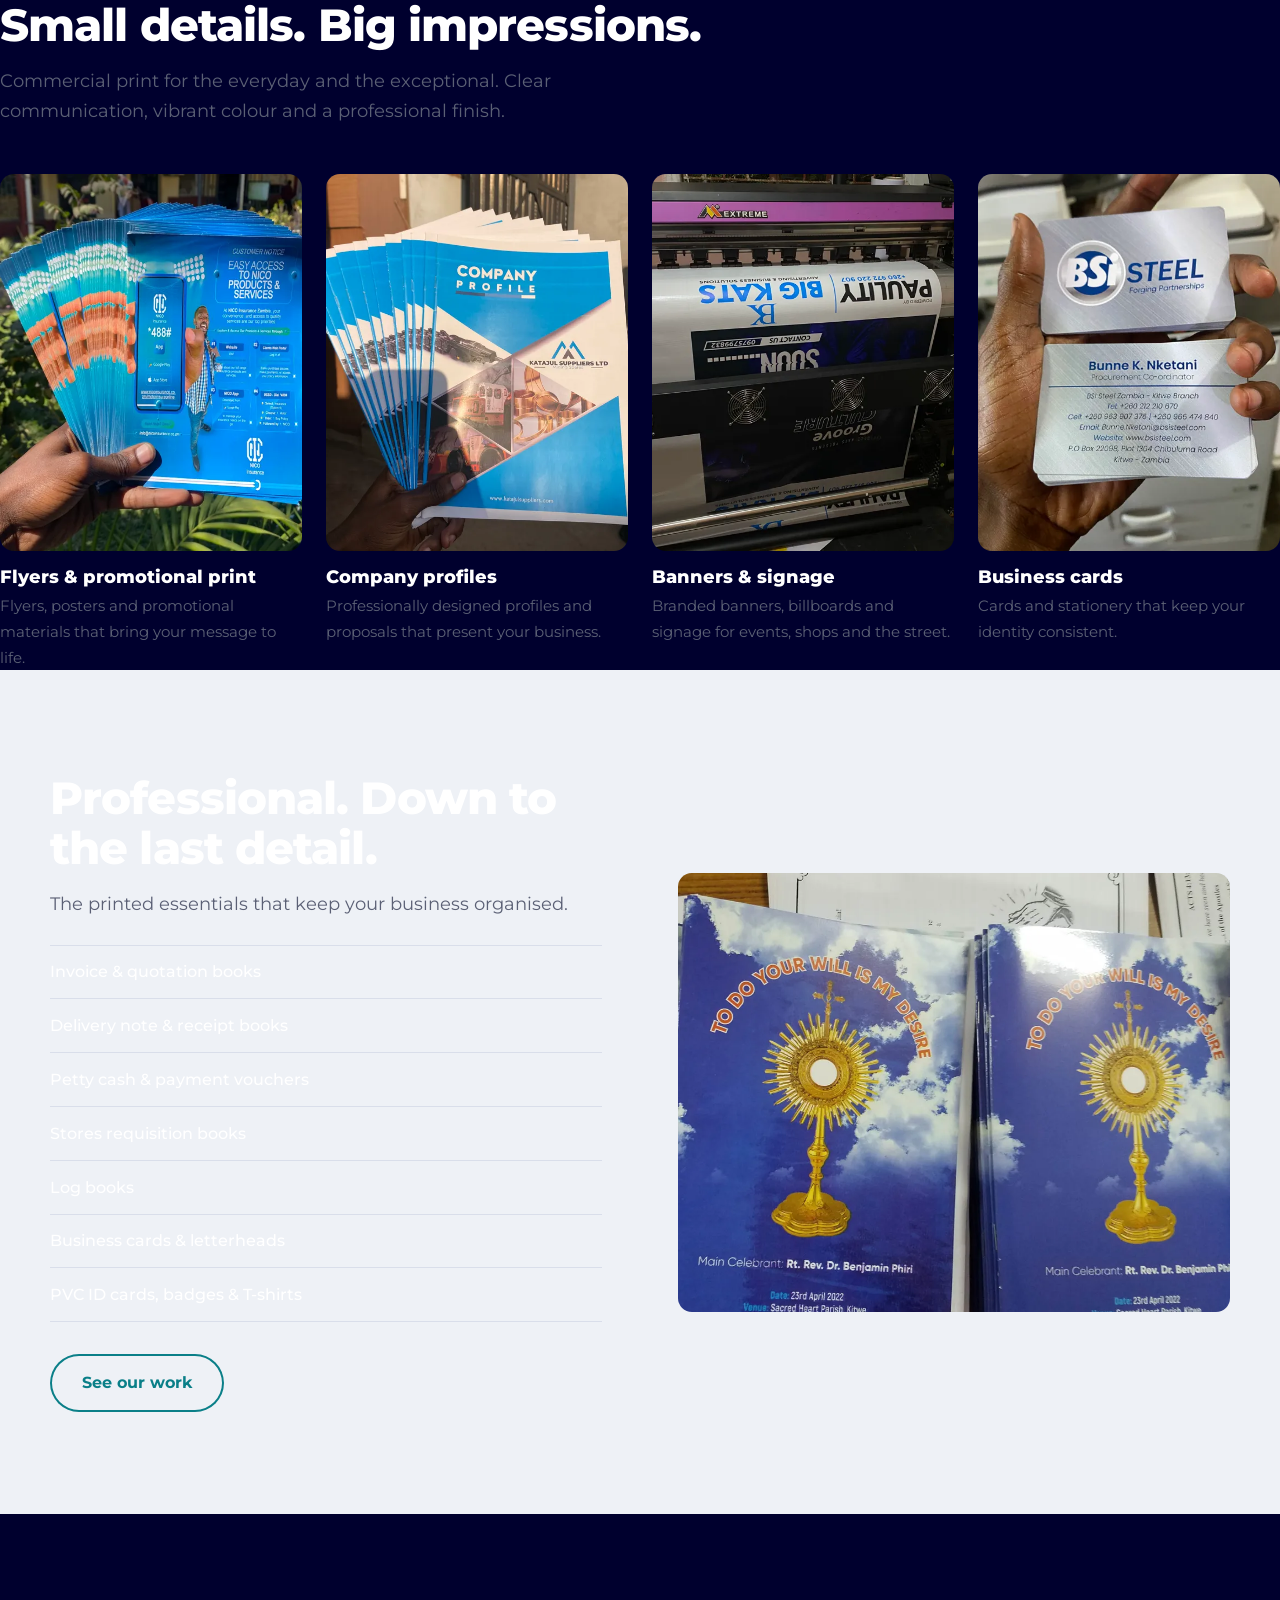
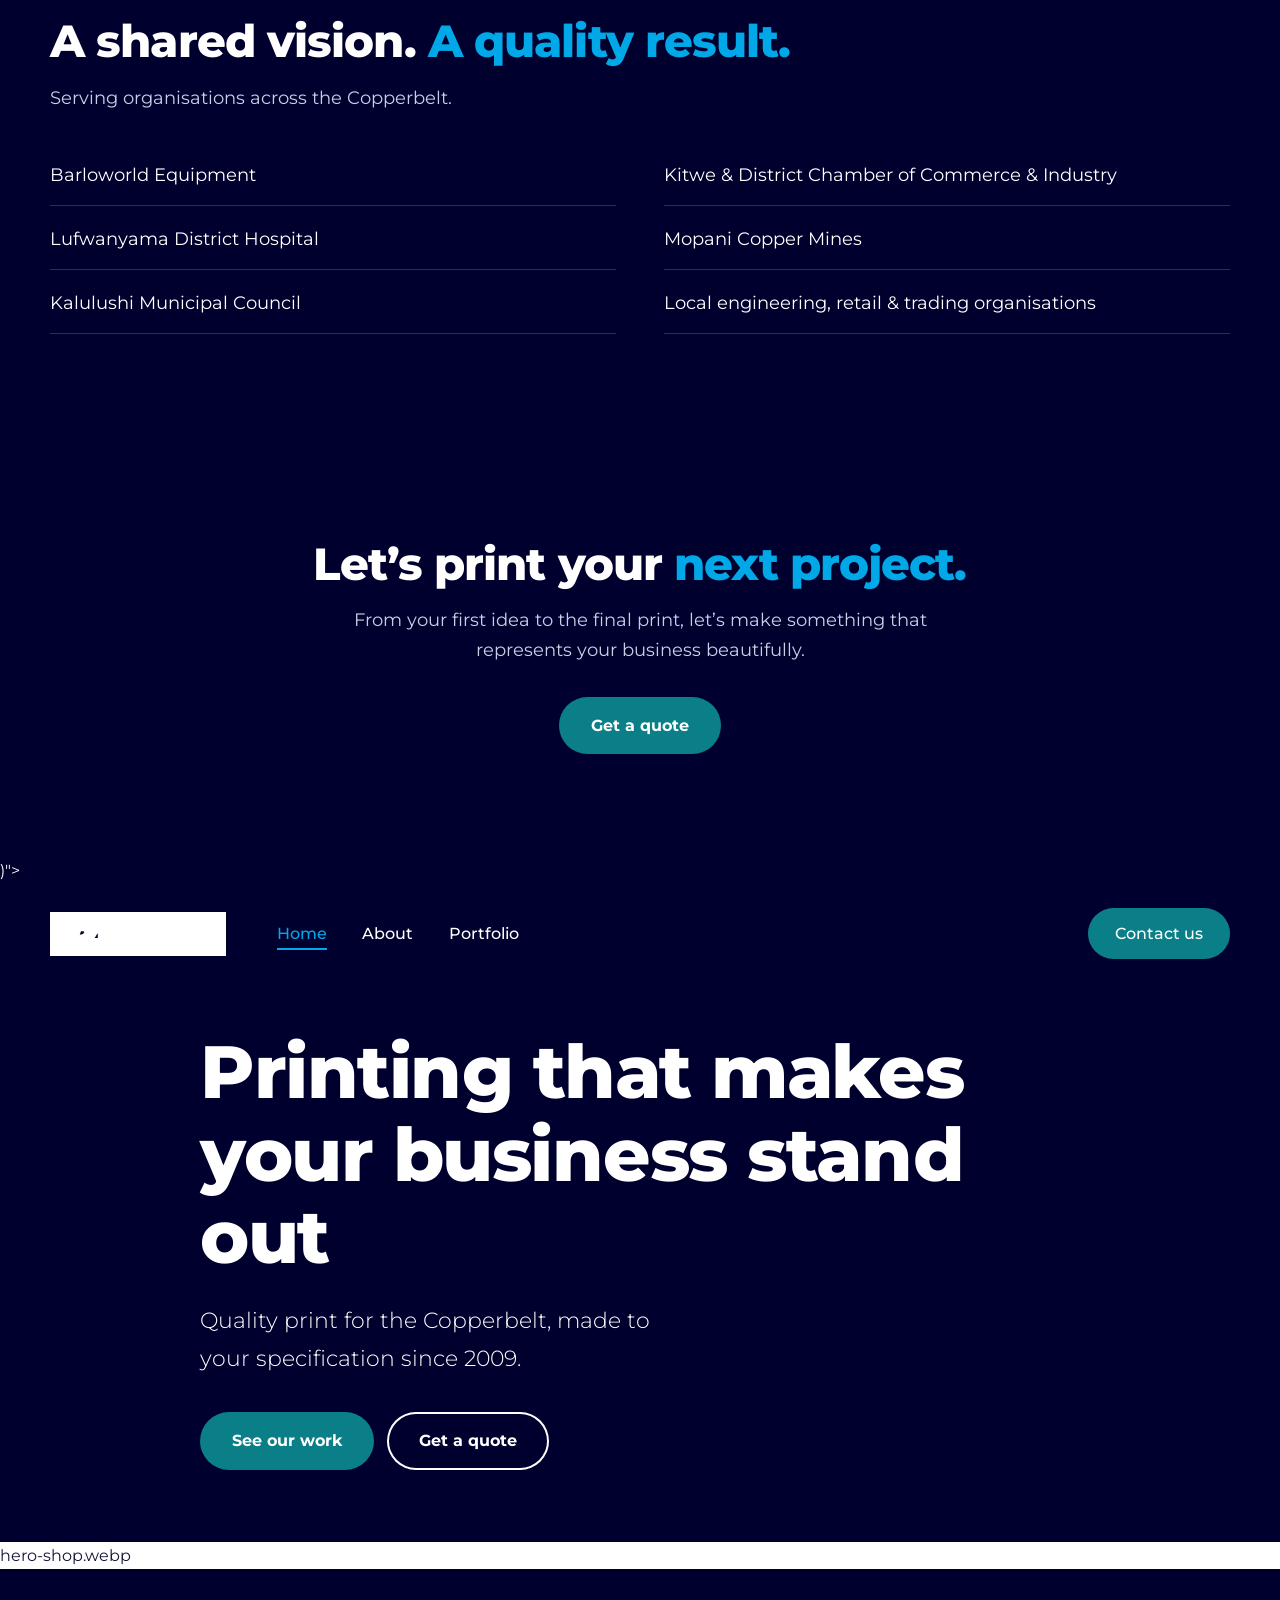
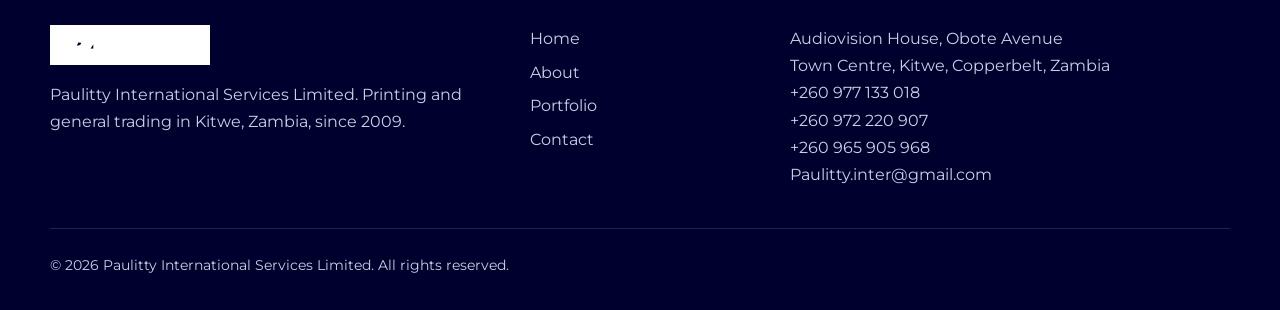
==== index.html @ 355b1170 "Initial commit: Paulitty International Services Ltd website. Static site with portfolio pages and Re" ====
<!doctype html><html lang="en"><head><meta charset="utf-8"><meta name="viewport" content="width=device-width,initial-scale=1">
<title>Paulitty | Printing services in Kitwe, Zambia</title><meta name="description" content="Invoice books, business cards, banners, company profiles, wedding cards and more. Printing in Kitwe on the Copperbelt since 2009."><link rel="icon" href="data:image/svg+xml,%3Csvg xmlns='http://www.w3.org/2000/svg' viewBox='0 0 32 32'%3E%3Crect width='32' height='32' rx='7' fill='%2300002e'/%3E%3Ctext x='16' y='24' font-size='22' font-weight='800' font-family='Arial' text-anchor='middle' fill='%2300a8e8'%3EP%3C/text%3E%3C/svg%3E">
<link rel="preconnect" href="https://fonts.googleapis.com"><link rel="preconnect" href="https://fonts.gstatic.com" crossorigin>
<link href="https://fonts.googleapis.com/css2?family=Montserrat:wght@300;400;500;600;700;800&display=swap" rel="stylesheet">
<link rel="stylesheet" href="assets/style.css"></head><body>
<header class="hero" style="background-image:url(assets/img/<section><div class="wrap"><h2>Small details. Big impressions.</h2><p class="lead">Commercial print for the everyday and the exceptional. Clear communication, vibrant colour and a professional finish.</p>
<div class="tiles"><div class="tile"><img src="assets/img/flyers-1.webp" alt="Flyers & promotional print" loading="lazy"><h3>Flyers & promotional print</h3><p>Flyers, posters and promotional materials that bring your message to life.</p></div><div class="tile"><img src="assets/img/company-profiles-1.webp" alt="Company profiles" loading="lazy"><h3>Company profiles</h3><p>Professionally designed profiles and proposals that present your business.</p></div><div class="tile"><img src="assets/img/banners-5.webp" alt="Banners & signage" loading="lazy"><h3>Banners & signage</h3><p>Branded banners, billboards and signage for events, shops and the street.</p></div><div class="tile"><img src="assets/img/business-cards-8.webp" alt="Business cards" loading="lazy"><h3>Business cards</h3><p>Cards and stationery that keep your identity consistent.</p></div></div></div></section>
<section class="mist"><div class="wrap split"><div><h2>Professional. Down to the last detail.</h2><p class="lead">The printed essentials that keep your business organised.</p>
<ul class="list"><li>Invoice &amp; quotation books</li><li>Delivery note &amp; receipt books</li><li>Petty cash &amp; payment vouchers</li><li>Stores requisition books</li><li>Log books</li><li>Business cards &amp; letterheads</li><li>PVC ID cards, badges &amp; T-shirts</li></ul>
<p style="margin-top:2rem"><a class="btn line" href="portfolio.html">See our work</a></p></div><img src="assets/img/books-1.webp" alt="Printed booklets by Paulitty" loading="lazy"></div></section>
<section class="dark"><div class="wrap"><h2>A shared vision. <span class="sky">A quality result.</span></h2><p class="lead" style="color:#c9d0e6">Serving organisations across the Copperbelt.</p>
<div class="clients"><p>Barloworld Equipment</p><p>Kitwe &amp; District Chamber of Commerce &amp; Industry</p><p>Lufwanyama District Hospital</p><p>Mopani Copper Mines</p><p>Kalulushi Municipal Council</p><p>Local engineering, retail &amp; trading organisations</p></div></div></section><section class="dark band"><div class="wrap"><h2>Let’s print your <span class="sky">next project.</span></h2><p class="lead">From your first idea to the final print, let’s make something that represents your business beautifully.</p><a class="btn" href="contact.html">Get a quote</a></div></section>)"><div class="wrap">
<nav class="nav" aria-label="Main"><a class="logo" href="index.html"><img src="assets/img/logo-white.png" alt="Paulitty" width="176" height="44"></a>
<ul><li><a href="index.html" aria-current="page">Home</a></li><li><a href="about.html">About</a></li><li><a href="portfolio.html">Portfolio</a></li></ul><a class="btn" href="contact.html">Contact us</a><button class="menu" aria-expanded="false">Menu</button></nav></div>
<div class="wrap hero-body"><h1>Printing that makes your business stand out</h1><p>Quality print for the Copperbelt, made to your specification since 2009.</p><a class="btn" href="portfolio.html">See our work</a><a class="btn alt" href="contact.html">Get a quote</a></div></header>
<main>hero-shop.webp</main>
<footer><div class="wrap"><div class="foot"><div><img src="assets/img/logo-white.png" alt="Paulitty" width="160" height="40"><p>Paulitty International Services Limited. Printing and general trading in Kitwe, Zambia, since 2009.</p></div>
<ul><li><a href="index.html">Home</a></li><li><a href="about.html">About</a></li><li><a href="portfolio.html">Portfolio</a></li><li><a href="contact.html">Contact</a></li></ul>
<div><p>Audiovision House, Obote Avenue<br>Town Centre, Kitwe, Copperbelt, Zambia</p><p><a href="tel:+260977133018">+260 977 133 018</a><br><a href="tel:+260972220907">+260 972 220 907</a><br><a href="tel:+260965905968">+260 965 905 968</a><br><a href="mailto:Paulitty.inter@gmail.com">Paulitty.inter@gmail.com</a></p></div></div>
<p class="copy">© 2026 Paulitty International Services Limited. All rights reserved.</p></div></footer>
<script src="assets/main.js" defer></script></body></html>
---- assets/style.css ----
:root{--navy:#00002e;--navy2:#0a0a45;--cyan:#00a8e8;--teal:#0a7f88;--mist:#eef1f6;--ink:#14143a;--mute:#5b6075}
*{box-sizing:border-box;margin:0}html{scroll-behavior:smooth}
body{font:400 1rem/1.7 Montserrat,system-ui,-apple-system,"Segoe UI",Arial,sans-serif;color:var(--ink);background:#fff}
img{max-width:100%;display:block}a{color:inherit}
:focus-visible{outline:3px solid var(--cyan);outline-offset:3px}
.wrap{width:min(1180px,100% - 2.5rem);margin-inline:auto}
h1,h2,h3{line-height:1.12;font-weight:800;letter-spacing:-.02em}
h1{font-size:clamp(2.3rem,6vw,4.6rem)}h2{font-size:clamp(1.8rem,3.6vw,2.8rem)}h3{font-size:1.15rem;letter-spacing:0}
.btn{display:inline-block;padding:.95rem 2rem;border-radius:99px;background:var(--teal);color:#fff;font-weight:700;text-decoration:none;border:0;cursor:pointer;font:inherit;font-weight:700;transition:background .2s}
.btn:hover{background:#086a72}.btn.alt{background:transparent;box-shadow:inset 0 0 0 2px #fff}.btn.alt:hover{background:#ffffff22}
.btn.line{background:transparent;color:var(--teal);box-shadow:inset 0 0 0 2px var(--teal)}.btn.line:hover{background:var(--teal);color:#fff}
/* header + hero */
.hero{position:relative;color:#fff;background:var(--navy) center/cover;isolation:isolate;min-height:clamp(520px,88vh,860px);display:flex;flex-direction:column}
.hero.sm{min-height:clamp(360px,52vh,480px)}
.hero:before{content:"";position:absolute;inset:0;background:linear-gradient(90deg,#00002ee6 20%,#00002e99);z-index:-1}
.nav{display:flex;align-items:center;gap:2.2rem;padding:1.5rem 0}
.nav .logo img{height:44px;width:auto}
.nav ul{display:flex;gap:2.2rem;list-style:none;padding:0;margin:0 auto 0 1rem}
.nav a{text-decoration:none;font-weight:500}
.nav ul a{padding:.3rem 0;border-bottom:2px solid transparent}
.nav ul a:hover,.nav ul a[aria-current]{color:var(--cyan);border-color:var(--cyan)}
.nav .btn{padding:.75rem 1.7rem}
.menu{display:none;margin-left:auto;background:none;border:2px solid #fff;color:#fff;border-radius:8px;padding:.4rem .8rem;font:inherit;cursor:pointer}
.hero-body{margin-block:auto;padding:3rem 0 4.5rem;max-width:880px}
.hero-body p{font-size:clamp(1.05rem,2vw,1.4rem);font-weight:300;margin:1.4rem 0 2.2rem;max-width:34ch}
.hero-body .btn+.btn{margin-left:.8rem}
/* sections */
section{padding:clamp(3.5rem,8vw,6.5rem) 0}
.lead{color:var(--mute);font-size:1.1rem;max-width:56ch;margin-top:1rem}
.sky{color:var(--cyan)}
.tiles{display:grid;grid-template-columns:repeat(4,1fr);gap:1.5rem;margin-top:3rem}
.tile img{aspect-ratio:4/5;object-fit:cover;width:100%;border-radius:14px;background:var(--mist)}
.tile h3{margin:1rem 0 .3rem}.tile p{color:var(--mute);font-size:.95rem}
.split{display:grid;grid-template-columns:1fr 1fr;gap:clamp(2rem,6vw,5rem);align-items:center}
.split img{border-radius:14px;width:100%;max-height:560px;object-fit:cover}
.list{list-style:none;padding:0;margin-top:1.6rem}
.list li{padding:.8rem 0;border-bottom:1px solid #d9deea;font-weight:500}
.list li:first-child{border-top:1px solid #d9deea}
.dark{background:var(--navy);color:#fff}.mist{background:var(--mist)}
.clients{display:grid;grid-template-columns:1fr 1fr;gap:.2rem 3rem;margin-top:2rem;font-size:1.15rem}
.clients p{padding:.9rem 0;border-bottom:1px solid #ffffff2e}
.band{text-align:center}.band .lead{margin-inline:auto;color:#c9d0e6}.band .btn{margin-top:2rem}
.facts{display:grid;grid-template-columns:repeat(3,1fr);gap:1.5rem;margin-top:2.5rem}
.facts b{display:block;font-size:2.4rem;color:var(--teal);font-weight:800;line-height:1.1}
.values{display:flex;flex-wrap:wrap;gap:.7rem;margin-top:1.5rem}
.values span{padding:.55rem 1.2rem;border-radius:99px;background:#fff;font-weight:600;box-shadow:inset 0 0 0 2px var(--cyan)}
.vm{display:grid;grid-template-columns:1fr 1fr;gap:3rem}.vm h2{font-weight:500;color:#3d3d94;font-size:1.8rem;margin-bottom:.8rem}
/* portfolio */
.filters{display:flex;flex-wrap:wrap;gap:.6rem;margin-bottom:2rem}
.filters button{font:inherit;font-weight:600;padding:.55rem 1.2rem;border-radius:99px;border:2px solid var(--teal);background:#fff;color:var(--teal);cursor:pointer}
.filters button[aria-pressed=true]{background:var(--teal);color:#fff}
.gallery{columns:4 240px;column-gap:1rem}
.gallery figure{break-inside:avoid;margin:0 0 1rem}
.gallery button{display:block;width:100%;padding:0;border:0;background:var(--mist);border-radius:12px;overflow:hidden;cursor:zoom-in}
.gallery img{width:100%;height:auto;transition:transform .3s}.gallery button:hover img{transform:scale(1.04)}
.gallery figure[hidden]{display:none}
dialog{border:0;padding:0;background:none;max-width:min(92vw,900px);margin:auto}
dialog::backdrop{background:#000000d9}
dialog img{max-height:86vh;width:auto;margin:auto;border-radius:10px}
dialog button{position:fixed;top:1rem;right:1rem;font:inherit;font-weight:700;padding:.6rem 1.3rem;border-radius:99px;border:0;background:#fff;cursor:pointer}
/* contact */
.contact{display:grid;grid-template-columns:5fr 6fr;gap:clamp(2rem,6vw,5rem)}
.info dt{font-weight:700;color:var(--teal);margin-top:1.4rem}.info dd{margin:0}.info a{text-decoration:none}.info a:hover{text-decoration:underline}
form{display:grid;gap:1.1rem}label{display:grid;gap:.4rem;font-weight:600}
input,select,textarea{font:inherit;padding:.85rem 1rem;border:2px solid #cfd5e4;border-radius:12px;background:#fff;color:var(--ink)}
input:focus,select:focus,textarea:focus{border-color:var(--teal);outline:0}
.actions{display:flex;flex-wrap:wrap;gap:.8rem}.note{color:var(--mute);font-size:.9rem}
/* footer */
footer{background:var(--navy);color:#c9d0e6;padding:3.5rem 0 2rem}
.foot{display:grid;grid-template-columns:2fr 1fr 2fr;gap:2.5rem}
footer img{height:40px;width:auto;margin-bottom:1rem}footer a{text-decoration:none}footer a:hover{color:#fff}
footer ul{list-style:none;padding:0}footer li{margin-bottom:.4rem}
.copy{border-top:1px solid #ffffff22;margin-top:2.5rem;padding-top:1.5rem;font-size:.9rem}
@media(max-width:900px){
.tiles{grid-template-columns:1fr 1fr}.split,.contact,.vm,.foot{grid-template-columns:1fr}
.menu{display:block}.nav{flex-wrap:wrap;gap:1rem}
.nav ul,.nav>.btn{display:none;width:100%}.nav.open ul{display:flex;flex-direction:column;gap:.9rem;order:3;margin:0}.nav.open>.btn{display:inline-block;text-align:center;order:4}
.clients,.facts{grid-template-columns:1fr}
}
@media(max-width:520px){.hero-body .btn{display:block;text-align:center}.hero-body .btn+.btn{margin:.8rem 0 0}.tiles{grid-template-columns:1fr}}
@media(prefers-reduced-motion:reduce){*{transition:none!important;scroll-behavior:auto!important}}
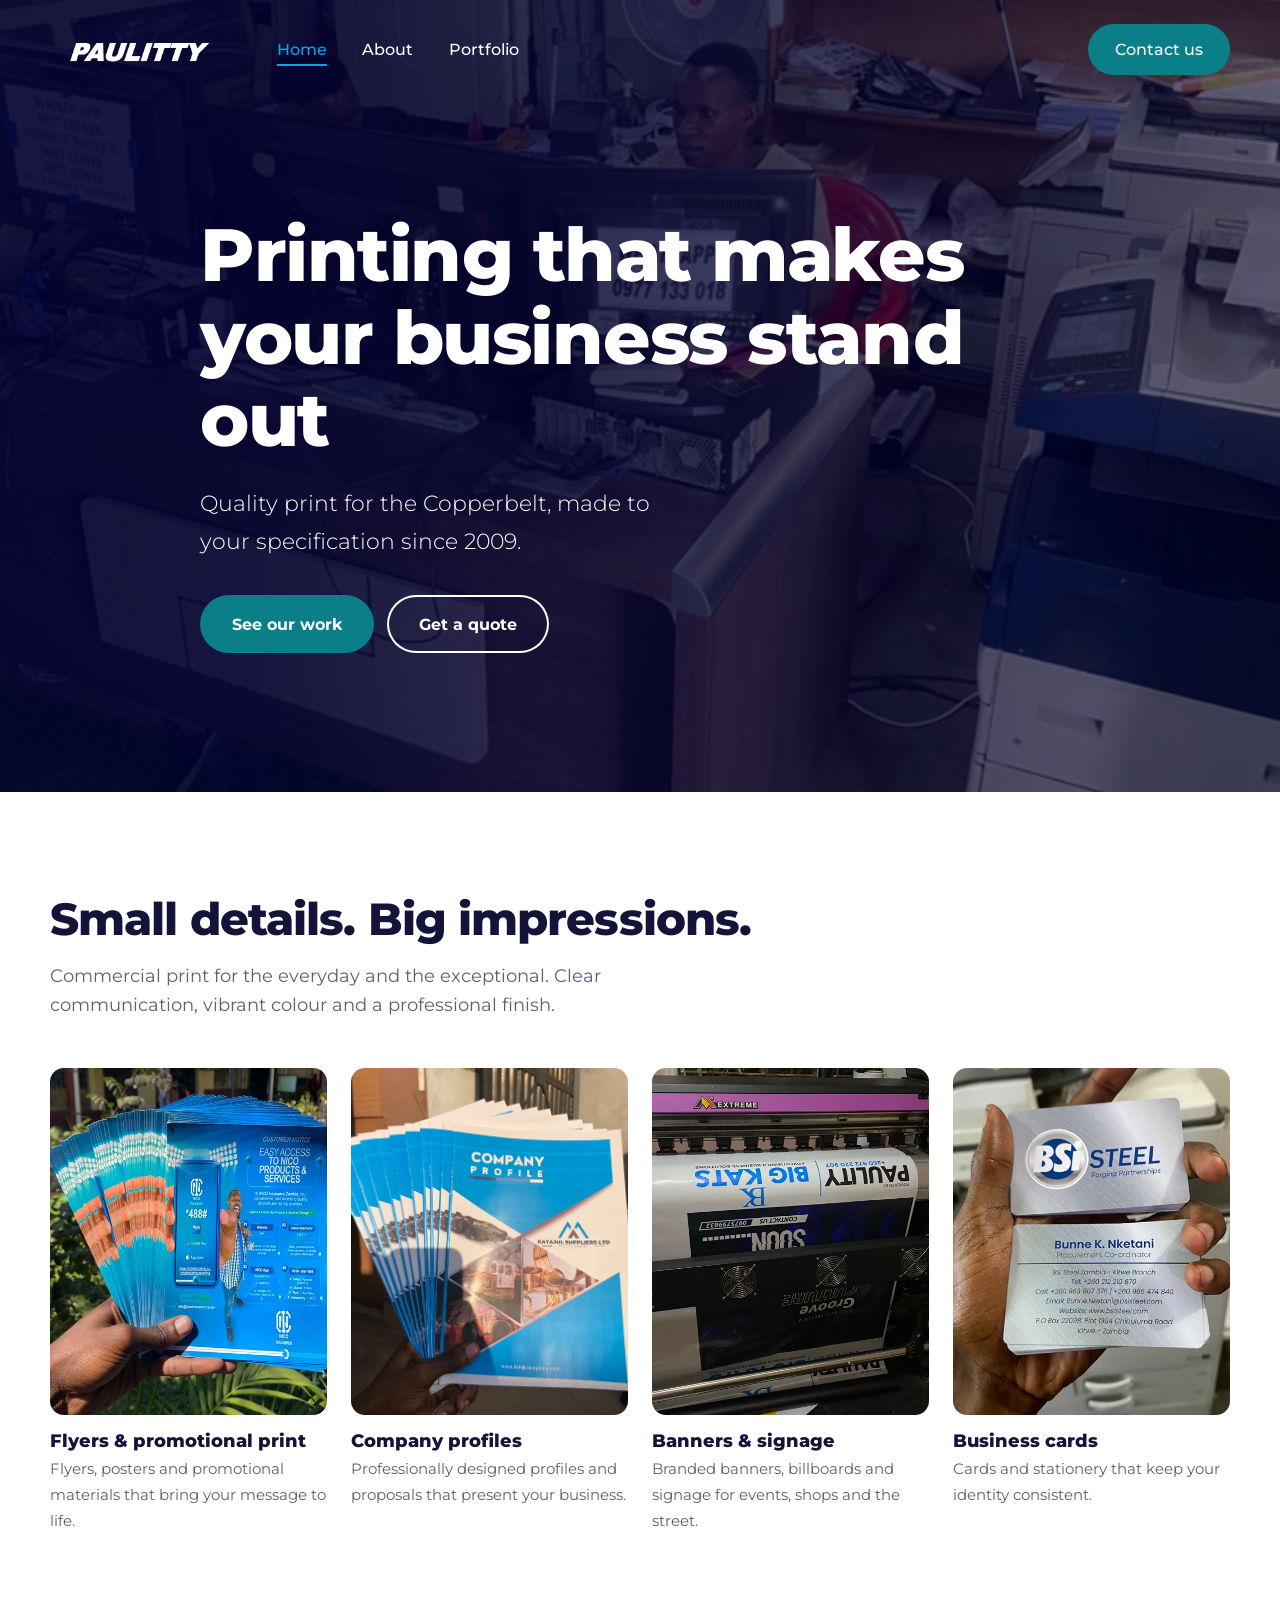
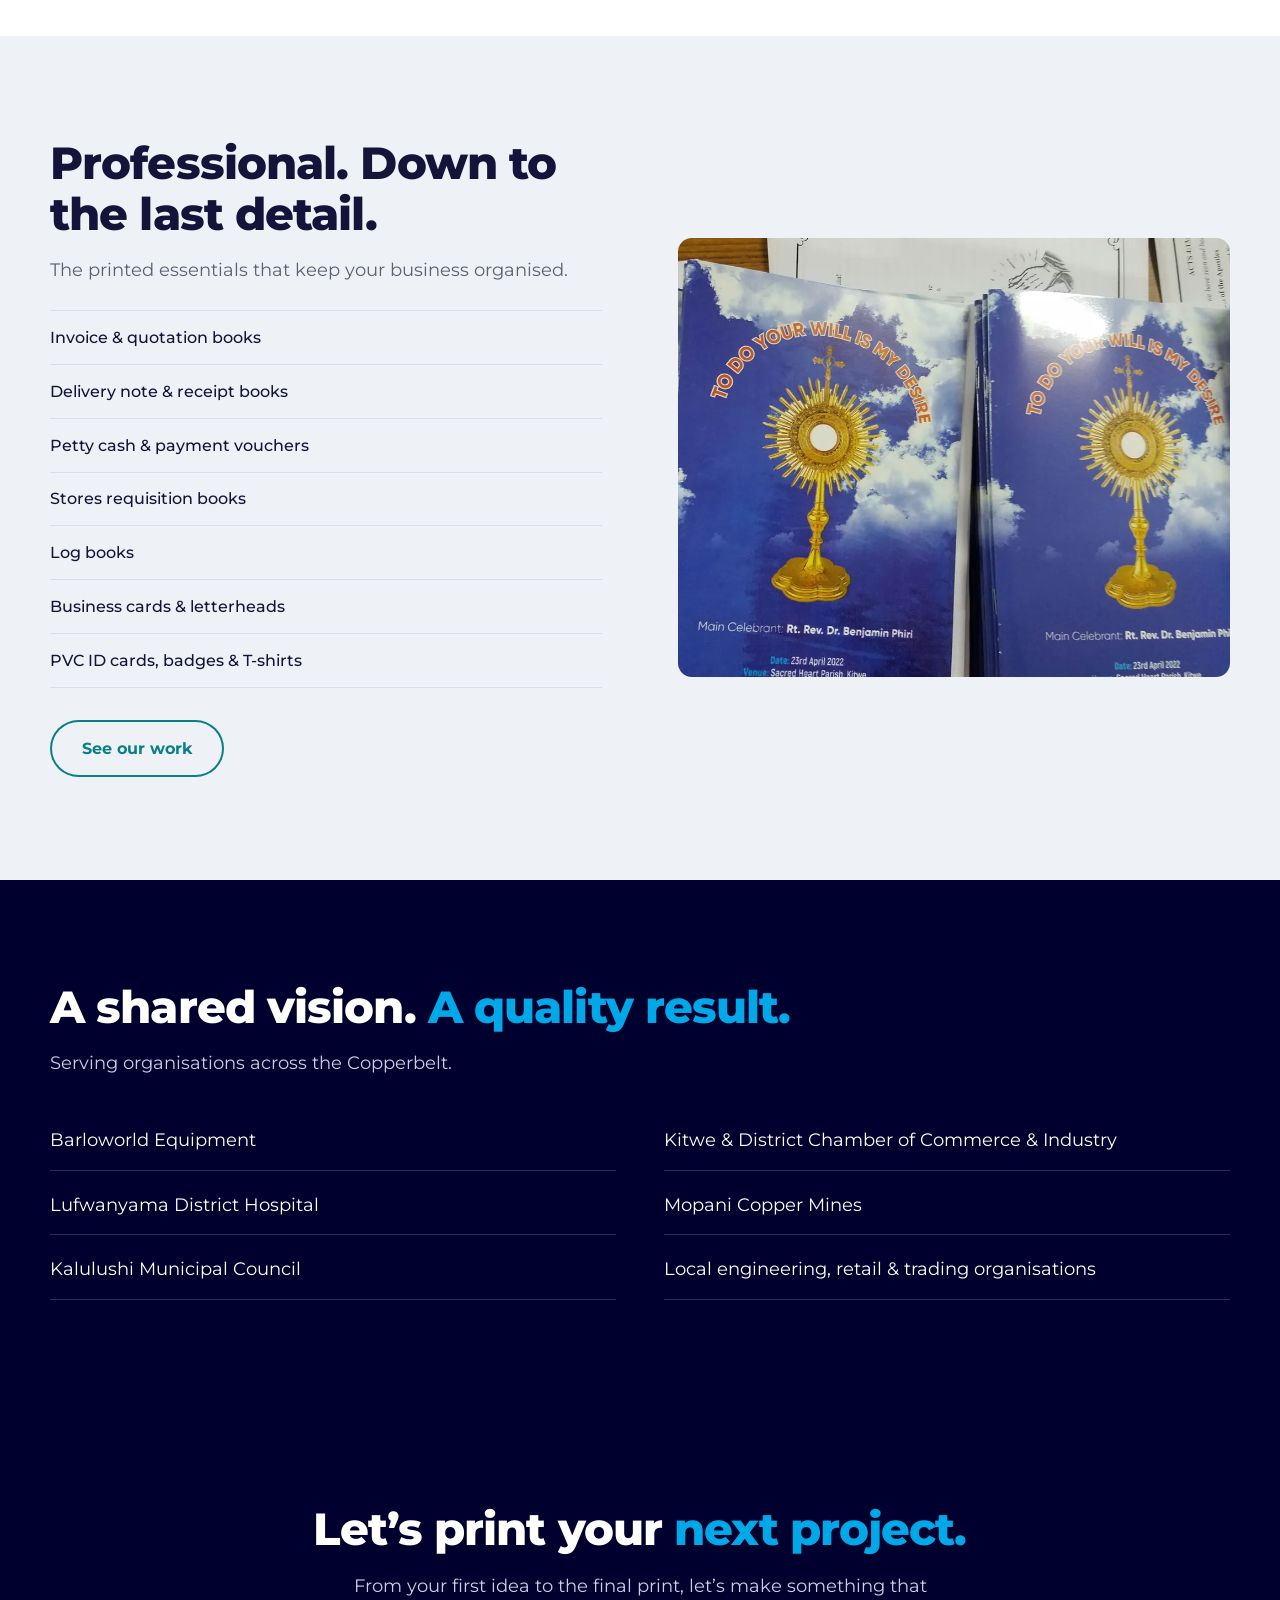
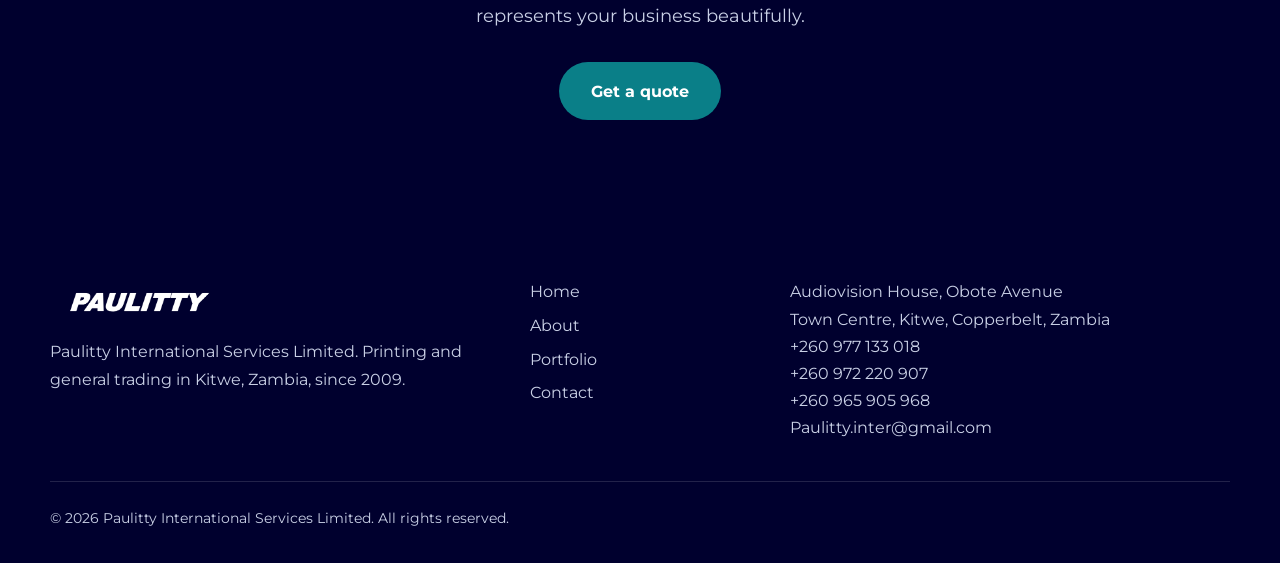
==== commit c60ed98a: "Update logos, homepage, and portfolio gallery UX. Fix home page markup, refresh logo assets, remove " ====
--- a/index.html
+++ b/index.html
@@ -3,19 +3,19 @@
 <link rel="preconnect" href="https://fonts.googleapis.com"><link rel="preconnect" href="https://fonts.gstatic.com" crossorigin>
 <link href="https://fonts.googleapis.com/css2?family=Montserrat:wght@300;400;500;600;700;800&display=swap" rel="stylesheet">
 <link rel="stylesheet" href="assets/style.css"></head><body>
-<header class="hero" style="background-image:url(assets/img/<section><div class="wrap"><h2>Small details. Big impressions.</h2><p class="lead">Commercial print for the everyday and the exceptional. Clear communication, vibrant colour and a professional finish.</p>
+<header class="hero" style="background-image:url(assets/img/hero-shop.webp)"><div class="wrap">
+<nav class="nav" aria-label="Main"><a class="logo" href="index.html"><img src="assets/img/logo-white.png" alt="Paulitty" width="176" height="44"></a>
+<ul><li><a href="index.html" aria-current="page">Home</a></li><li><a href="about.html">About</a></li><li><a href="portfolio.html">Portfolio</a></li></ul><a class="btn" href="contact.html">Contact us</a><button class="menu" aria-expanded="false">Menu</button></nav></div>
+<div class="wrap hero-body"><h1>Printing that makes your business stand out</h1><p>Quality print for the Copperbelt, made to your specification since 2009.</p><a class="btn" href="portfolio.html">See our work</a><a class="btn alt" href="contact.html">Get a quote</a></div></header>
+<main><section><div class="wrap"><h2>Small details. Big impressions.</h2><p class="lead">Commercial print for the everyday and the exceptional. Clear communication, vibrant colour and a professional finish.</p>
 <div class="tiles"><div class="tile"><img src="assets/img/flyers-1.webp" alt="Flyers & promotional print" loading="lazy"><h3>Flyers & promotional print</h3><p>Flyers, posters and promotional materials that bring your message to life.</p></div><div class="tile"><img src="assets/img/company-profiles-1.webp" alt="Company profiles" loading="lazy"><h3>Company profiles</h3><p>Professionally designed profiles and proposals that present your business.</p></div><div class="tile"><img src="assets/img/banners-5.webp" alt="Banners & signage" loading="lazy"><h3>Banners & signage</h3><p>Branded banners, billboards and signage for events, shops and the street.</p></div><div class="tile"><img src="assets/img/business-cards-8.webp" alt="Business cards" loading="lazy"><h3>Business cards</h3><p>Cards and stationery that keep your identity consistent.</p></div></div></div></section>
 <section class="mist"><div class="wrap split"><div><h2>Professional. Down to the last detail.</h2><p class="lead">The printed essentials that keep your business organised.</p>
 <ul class="list"><li>Invoice &amp; quotation books</li><li>Delivery note &amp; receipt books</li><li>Petty cash &amp; payment vouchers</li><li>Stores requisition books</li><li>Log books</li><li>Business cards &amp; letterheads</li><li>PVC ID cards, badges &amp; T-shirts</li></ul>
 <p style="margin-top:2rem"><a class="btn line" href="portfolio.html">See our work</a></p></div><img src="assets/img/books-1.webp" alt="Printed booklets by Paulitty" loading="lazy"></div></section>
 <section class="dark"><div class="wrap"><h2>A shared vision. <span class="sky">A quality result.</span></h2><p class="lead" style="color:#c9d0e6">Serving organisations across the Copperbelt.</p>
-<div class="clients"><p>Barloworld Equipment</p><p>Kitwe &amp; District Chamber of Commerce &amp; Industry</p><p>Lufwanyama District Hospital</p><p>Mopani Copper Mines</p><p>Kalulushi Municipal Council</p><p>Local engineering, retail &amp; trading organisations</p></div></div></section><section class="dark band"><div class="wrap"><h2>Let’s print your <span class="sky">next project.</span></h2><p class="lead">From your first idea to the final print, let’s make something that represents your business beautifully.</p><a class="btn" href="contact.html">Get a quote</a></div></section>)"><div class="wrap">
-<nav class="nav" aria-label="Main"><a class="logo" href="index.html"><img src="assets/img/logo-white.png" alt="Paulitty" width="176" height="44"></a>
-<ul><li><a href="index.html" aria-current="page">Home</a></li><li><a href="about.html">About</a></li><li><a href="portfolio.html">Portfolio</a></li></ul><a class="btn" href="contact.html">Contact us</a><button class="menu" aria-expanded="false">Menu</button></nav></div>
-<div class="wrap hero-body"><h1>Printing that makes your business stand out</h1><p>Quality print for the Copperbelt, made to your specification since 2009.</p><a class="btn" href="portfolio.html">See our work</a><a class="btn alt" href="contact.html">Get a quote</a></div></header>
-<main>hero-shop.webp</main>
-<footer><div class="wrap"><div class="foot"><div><img src="assets/img/logo-white.png" alt="Paulitty" width="160" height="40"><p>Paulitty International Services Limited. Printing and general trading in Kitwe, Zambia, since 2009.</p></div>
+<div class="clients"><p>Barloworld Equipment</p><p>Kitwe &amp; District Chamber of Commerce &amp; Industry</p><p>Lufwanyama District Hospital</p><p>Mopani Copper Mines</p><p>Kalulushi Municipal Council</p><p>Local engineering, retail &amp; trading organisations</p></div></div></section><section class="dark band"><div class="wrap"><h2>Let’s print your <span class="sky">next project.</span></h2><p class="lead">From your first idea to the final print, let’s make something that represents your business beautifully.</p><a class="btn" href="contact.html">Get a quote</a></div></section></main>
+<footer><div class="wrap"><div class="foot"><div><img src="assets/img/logo-white.png" alt="Paulitty" width="176" height="44"><p>Paulitty International Services Limited. Printing and general trading in Kitwe, Zambia, since 2009.</p></div>
 <ul><li><a href="index.html">Home</a></li><li><a href="about.html">About</a></li><li><a href="portfolio.html">Portfolio</a></li><li><a href="contact.html">Contact</a></li></ul>
 <div><p>Audiovision House, Obote Avenue<br>Town Centre, Kitwe, Copperbelt, Zambia</p><p><a href="tel:+260977133018">+260 977 133 018</a><br><a href="tel:+260972220907">+260 972 220 907</a><br><a href="tel:+260965905968">+260 965 905 968</a><br><a href="mailto:Paulitty.inter@gmail.com">Paulitty.inter@gmail.com</a></p></div></div>
 <p class="copy">© 2026 Paulitty International Services Limited. All rights reserved.</p></div></footer>
-<script src="assets/main.js" defer></script></body></html>+<script src="assets/main.js" defer></script></body></html>
--- a/assets/style.css
+++ b/assets/style.css
@@ -46,14 +46,17 @@
 .values span{padding:.55rem 1.2rem;border-radius:99px;background:#fff;font-weight:600;box-shadow:inset 0 0 0 2px var(--cyan)}
 .vm{display:grid;grid-template-columns:1fr 1fr;gap:3rem}.vm h2{font-weight:500;color:#3d3d94;font-size:1.8rem;margin-bottom:.8rem}
 /* portfolio */
-.filters{display:flex;flex-wrap:wrap;gap:.6rem;margin-bottom:2rem}
-.filters button{font:inherit;font-weight:600;padding:.55rem 1.2rem;border-radius:99px;border:2px solid var(--teal);background:#fff;color:var(--teal);cursor:pointer}
-.filters button[aria-pressed=true]{background:var(--teal);color:#fff}
 .gallery{columns:4 240px;column-gap:1rem}
 .gallery figure{break-inside:avoid;margin:0 0 1rem}
-.gallery button{display:block;width:100%;padding:0;border:0;background:var(--mist);border-radius:12px;overflow:hidden;cursor:zoom-in}
-.gallery img{width:100%;height:auto;transition:transform .3s}.gallery button:hover img{transform:scale(1.04)}
-.gallery figure[hidden]{display:none}
+.gallery button{position:relative;display:block;width:100%;padding:0;border:0;background:var(--mist);border-radius:12px;overflow:hidden;cursor:zoom-in}
+.gallery img{width:100%;height:auto;display:block}
+.gallery-caption{position:absolute;inset:0;display:flex;flex-direction:column;justify-content:flex-end;padding:1.1rem 1.25rem;color:#fff;background:linear-gradient(90deg,#00002ee6 20%,#00002e99);opacity:1;transition:opacity .25s ease;pointer-events:none}
+.gallery-caption strong{display:block;font-size:1rem;font-weight:700;line-height:1.25;margin-bottom:.35rem}
+.gallery-caption>span{font-size:.88rem;font-weight:400;line-height:1.45;color:#e8ecf4}
+@media(hover:hover) and (pointer:fine){
+.gallery-caption{opacity:0}
+.gallery button:hover .gallery-caption,.gallery button:focus-visible .gallery-caption{opacity:1}
+}
 dialog{border:0;padding:0;background:none;max-width:min(92vw,900px);margin:auto}
 dialog::backdrop{background:#000000d9}
 dialog img{max-height:86vh;width:auto;margin:auto;border-radius:10px}
@@ -68,7 +71,7 @@
 /* footer */
 footer{background:var(--navy);color:#c9d0e6;padding:3.5rem 0 2rem}
 .foot{display:grid;grid-template-columns:2fr 1fr 2fr;gap:2.5rem}
-footer img{height:40px;width:auto;margin-bottom:1rem}footer a{text-decoration:none}footer a:hover{color:#fff}
+footer img{height:44px;width:auto;max-width:min(100%,220px);margin-bottom:1rem}footer a{text-decoration:none}footer a:hover{color:#fff}
 footer ul{list-style:none;padding:0}footer li{margin-bottom:.4rem}
 .copy{border-top:1px solid #ffffff22;margin-top:2.5rem;padding-top:1.5rem;font-size:.9rem}
 @media(max-width:900px){
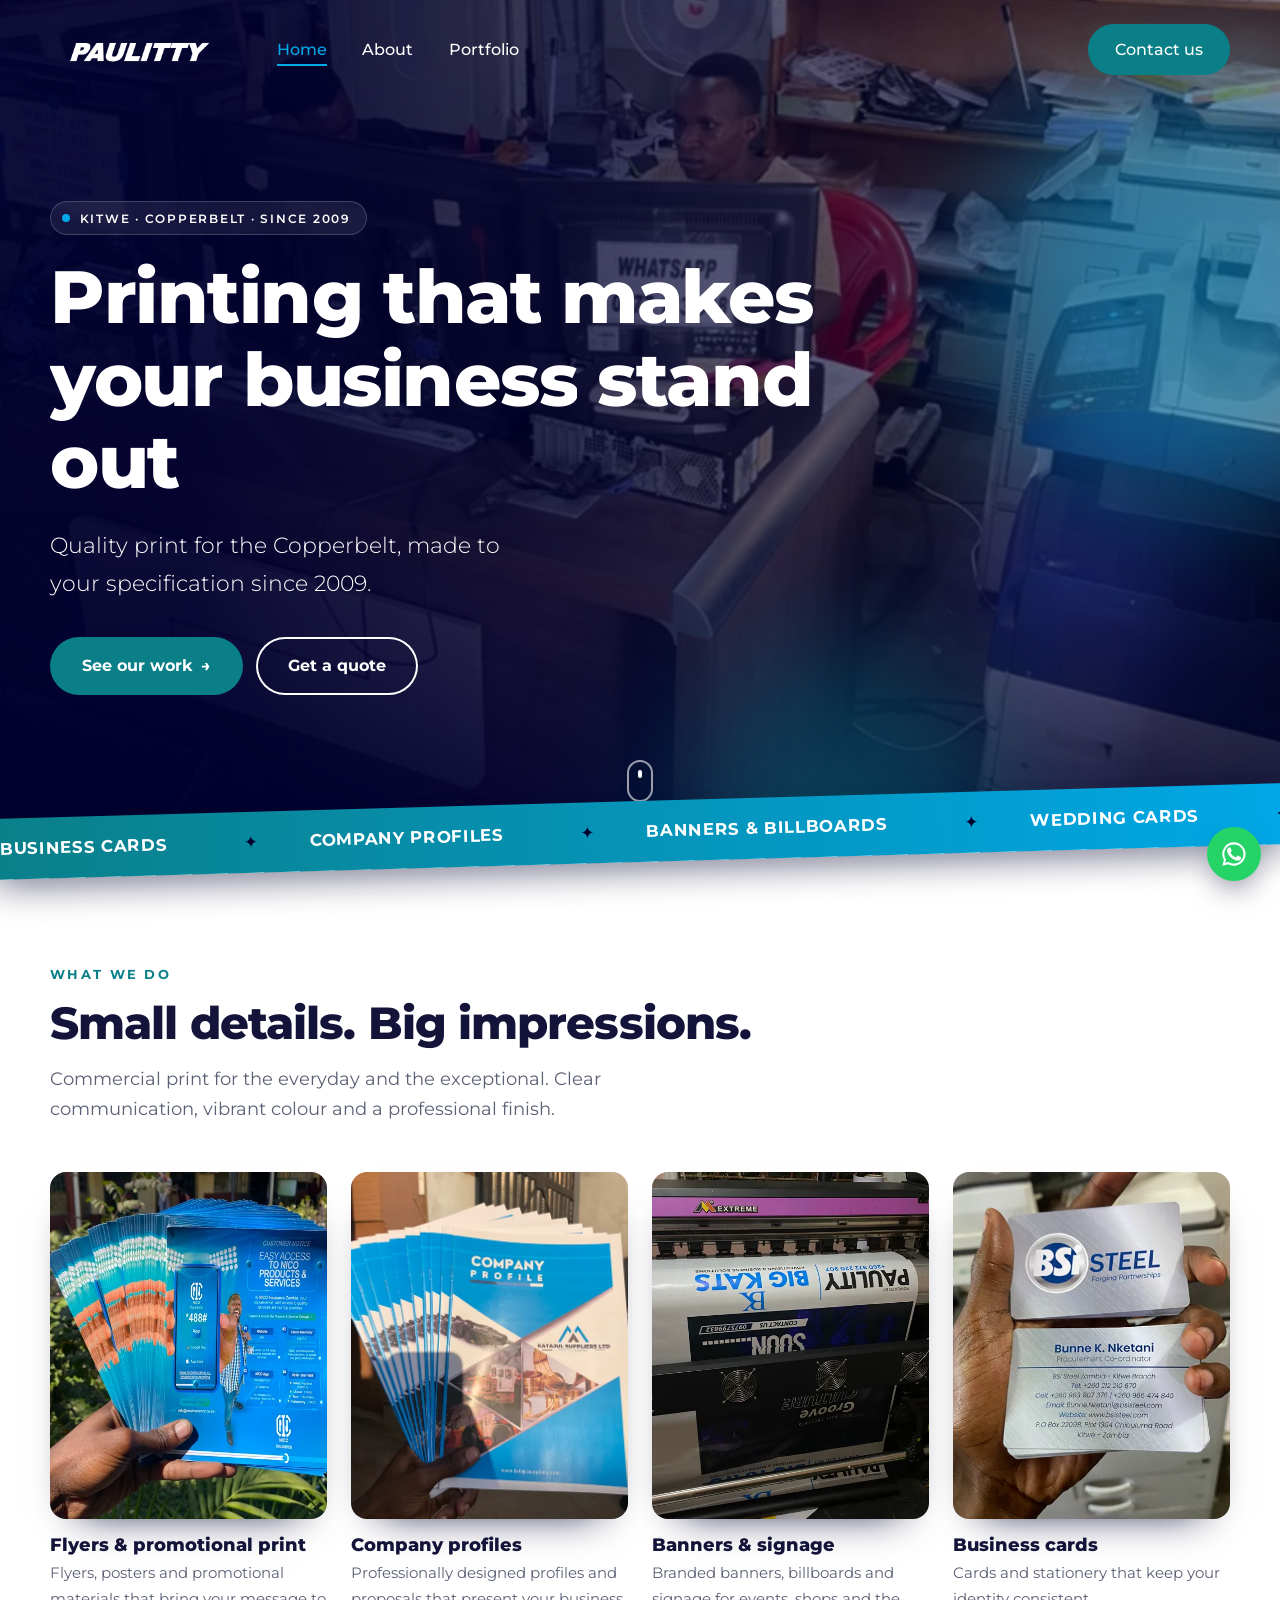
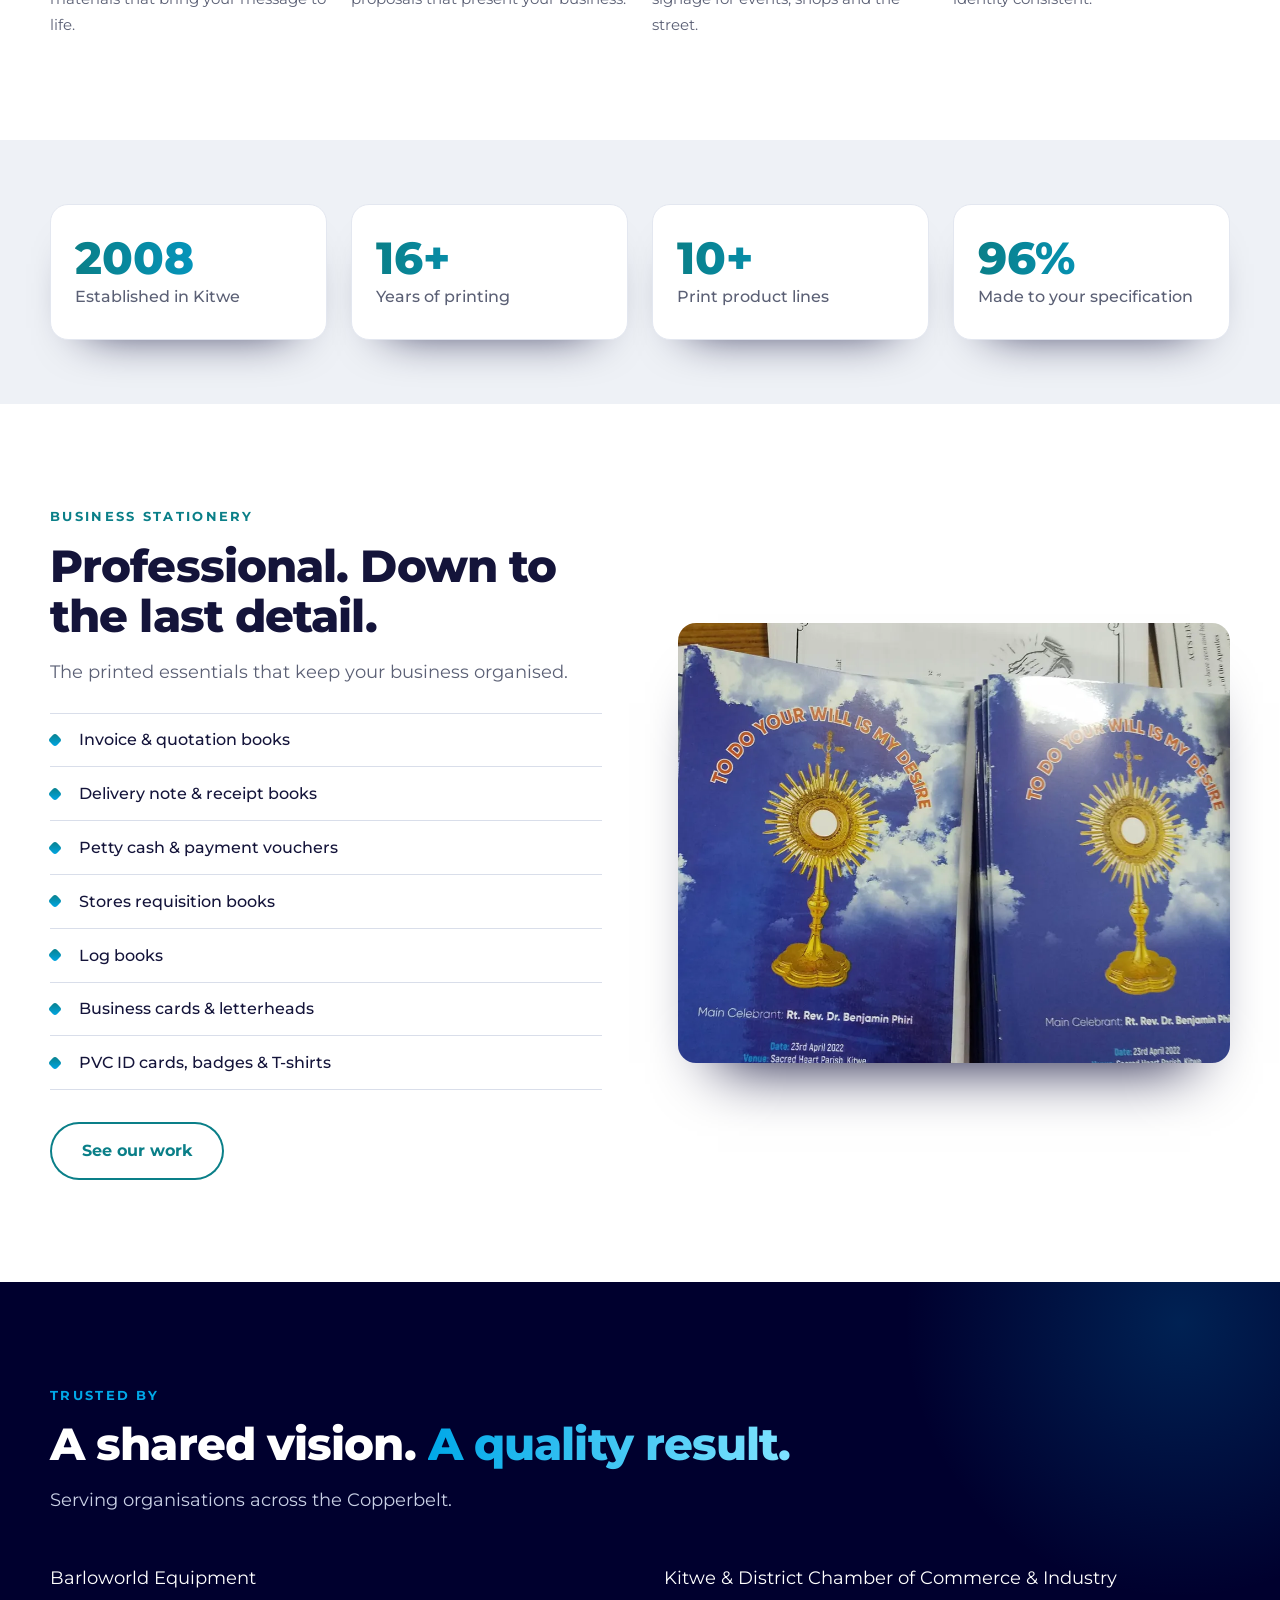
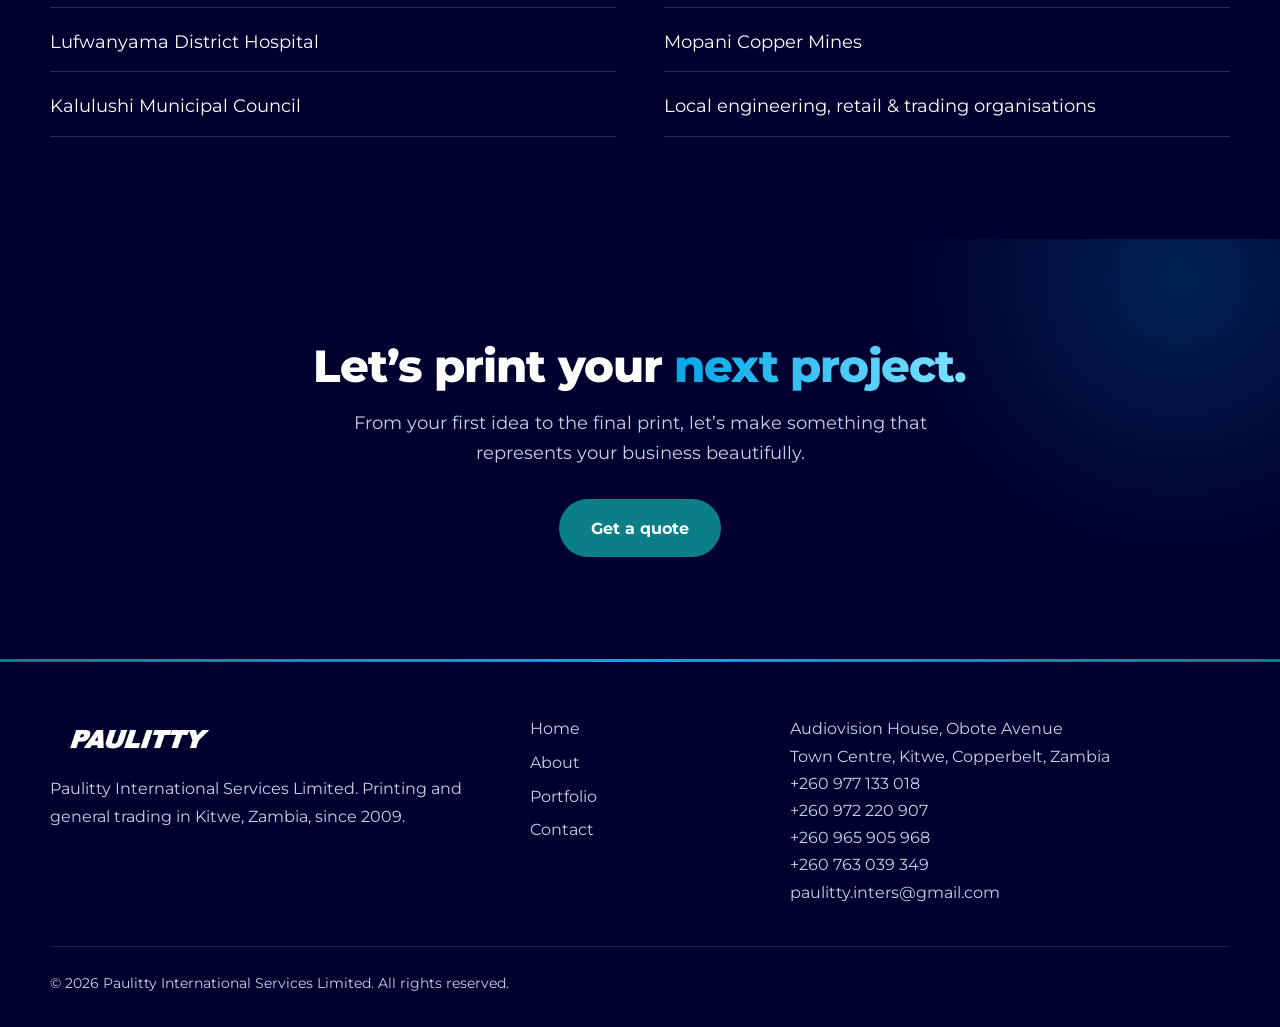
==== commit 84ca111f: "Align hero text with logo, update contacts, add scroll animations and grouped portfolio sliders Co-A" ====
--- a/index.html
+++ b/index.html
@@ -2,20 +2,20 @@
 <title>Paulitty | Printing services in Kitwe, Zambia</title><meta name="description" content="Invoice books, business cards, banners, company profiles, wedding cards and more. Printing in Kitwe on the Copperbelt since 2009."><link rel="icon" href="data:image/svg+xml,%3Csvg xmlns='http://www.w3.org/2000/svg' viewBox='0 0 32 32'%3E%3Crect width='32' height='32' rx='7' fill='%2300002e'/%3E%3Ctext x='16' y='24' font-size='22' font-weight='800' font-family='Arial' text-anchor='middle' fill='%2300a8e8'%3EP%3C/text%3E%3C/svg%3E">
 <link rel="preconnect" href="https://fonts.googleapis.com"><link rel="preconnect" href="https://fonts.gstatic.com" crossorigin>
 <link href="https://fonts.googleapis.com/css2?family=Montserrat:wght@300;400;500;600;700;800&display=swap" rel="stylesheet">
-<link rel="stylesheet" href="assets/style.css"></head><body>
-<header class="hero" style="background-image:url(assets/img/hero-shop.webp)"><div class="wrap">
+<link rel="stylesheet" href="assets/style.css"><script>document.documentElement.classList.add('js')</script></head><body>
+<div class="topbar"><div class="wrap">
 <nav class="nav" aria-label="Main"><a class="logo" href="index.html"><img src="assets/img/logo-white.png" alt="Paulitty" width="176" height="44"></a>
-<ul><li><a href="index.html" aria-current="page">Home</a></li><li><a href="about.html">About</a></li><li><a href="portfolio.html">Portfolio</a></li></ul><a class="btn" href="contact.html">Contact us</a><button class="menu" aria-expanded="false">Menu</button></nav></div>
-<div class="wrap hero-body"><h1>Printing that makes your business stand out</h1><p>Quality print for the Copperbelt, made to your specification since 2009.</p><a class="btn" href="portfolio.html">See our work</a><a class="btn alt" href="contact.html">Get a quote</a></div></header>
-<main><section><div class="wrap"><h2>Small details. Big impressions.</h2><p class="lead">Commercial print for the everyday and the exceptional. Clear communication, vibrant colour and a professional finish.</p>
-<div class="tiles"><div class="tile"><img src="assets/img/flyers-1.webp" alt="Flyers & promotional print" loading="lazy"><h3>Flyers & promotional print</h3><p>Flyers, posters and promotional materials that bring your message to life.</p></div><div class="tile"><img src="assets/img/company-profiles-1.webp" alt="Company profiles" loading="lazy"><h3>Company profiles</h3><p>Professionally designed profiles and proposals that present your business.</p></div><div class="tile"><img src="assets/img/banners-5.webp" alt="Banners & signage" loading="lazy"><h3>Banners & signage</h3><p>Branded banners, billboards and signage for events, shops and the street.</p></div><div class="tile"><img src="assets/img/business-cards-8.webp" alt="Business cards" loading="lazy"><h3>Business cards</h3><p>Cards and stationery that keep your identity consistent.</p></div></div></div></section>
-<section class="mist"><div class="wrap split"><div><h2>Professional. Down to the last detail.</h2><p class="lead">The printed essentials that keep your business organised.</p>
+<ul><li><a href="index.html" aria-current="page">Home</a></li><li><a href="about.html">About</a></li><li><a href="portfolio.html">Portfolio</a></li></ul><a class="btn" href="contact.html">Contact us</a><button class="menu" aria-expanded="false">Menu</button></nav></div></div><header class="hero"><div class="hero-bg" style="background-image:url(assets/img/hero-shop.webp)"></div><div class="orbs" aria-hidden="true"><i></i><i></i><i></i></div>
+<div class="wrap hero-body"><span class="eyebrow">Kitwe · Copperbelt · Since 2009</span><h1>Printing that makes your business stand out</h1><p>Quality print for the Copperbelt, made to your specification since 2009.</p><a class="btn" href="portfolio.html">See our work <span class="arr" aria-hidden="true">→</span></a><a class="btn alt" href="contact.html">Get a quote</a></div><a class="scroll-cue" href="#start" aria-label="Scroll down"></a></header>
+<main id="start"><div class="ticker" aria-hidden="true"><div class="track"><span>Business cards</span><span>Company profiles</span><span>Banners &amp; billboards</span><span>Wedding cards</span><span>Invoice books</span><span>ID cards &amp; badges</span><span>Brochures &amp; flyers</span><span>T-shirt printing</span><span>Certificates</span><span>Packaging</span><span>Business cards</span><span>Company profiles</span><span>Banners &amp; billboards</span><span>Wedding cards</span><span>Invoice books</span><span>ID cards &amp; badges</span><span>Brochures &amp; flyers</span><span>T-shirt printing</span><span>Certificates</span><span>Packaging</span></div></div><section><div class="wrap"><span class="kicker">What we do</span><h2>Small details. Big impressions.</h2><p class="lead">Commercial print for the everyday and the exceptional. Clear communication, vibrant colour and a professional finish.</p>
+<div class="tiles"><div class="tile"><div class="tile-img"><img src="assets/img/flyers-1.webp" alt="Flyers & promotional print" loading="lazy"></div><h3>Flyers & promotional print</h3><p>Flyers, posters and promotional materials that bring your message to life.</p></div><div class="tile"><div class="tile-img"><img src="assets/img/company-profiles-1.webp" alt="Company profiles" loading="lazy"></div><h3>Company profiles</h3><p>Professionally designed profiles and proposals that present your business.</p></div><div class="tile"><div class="tile-img"><img src="assets/img/banners-5.webp" alt="Banners & signage" loading="lazy"></div><h3>Banners & signage</h3><p>Branded banners, billboards and signage for events, shops and the street.</p></div><div class="tile"><div class="tile-img"><img src="assets/img/business-cards-8.webp" alt="Business cards" loading="lazy"></div><h3>Business cards</h3><p>Cards and stationery that keep your identity consistent.</p></div></div></div></section><section class="mist" style="padding-block:clamp(2.5rem,5vw,4rem)"><div class="wrap stats"><div class="stat"><b data-count="2009" data-from="1990">2009</b><span>Established in Kitwe</span></div><div class="stat"><b data-since="2009" data-suffix="+">17+</b><span>Years of printing</span></div><div class="stat"><b data-count="10" data-suffix="+">10+</b><span>Print product lines</span></div><div class="stat"><b data-count="100" data-suffix="%">100%</b><span>Made to your specification</span></div></div></section>
+<section><div class="wrap split"><div><span class="kicker">Business stationery</span><h2>Professional. Down to the last detail.</h2><p class="lead">The printed essentials that keep your business organised.</p>
 <ul class="list"><li>Invoice &amp; quotation books</li><li>Delivery note &amp; receipt books</li><li>Petty cash &amp; payment vouchers</li><li>Stores requisition books</li><li>Log books</li><li>Business cards &amp; letterheads</li><li>PVC ID cards, badges &amp; T-shirts</li></ul>
 <p style="margin-top:2rem"><a class="btn line" href="portfolio.html">See our work</a></p></div><img src="assets/img/books-1.webp" alt="Printed booklets by Paulitty" loading="lazy"></div></section>
-<section class="dark"><div class="wrap"><h2>A shared vision. <span class="sky">A quality result.</span></h2><p class="lead" style="color:#c9d0e6">Serving organisations across the Copperbelt.</p>
+<section class="dark"><div class="wrap"><span class="kicker">Trusted by</span><h2>A shared vision. <span class="sky">A quality result.</span></h2><p class="lead" style="color:#c9d0e6">Serving organisations across the Copperbelt.</p>
 <div class="clients"><p>Barloworld Equipment</p><p>Kitwe &amp; District Chamber of Commerce &amp; Industry</p><p>Lufwanyama District Hospital</p><p>Mopani Copper Mines</p><p>Kalulushi Municipal Council</p><p>Local engineering, retail &amp; trading organisations</p></div></div></section><section class="dark band"><div class="wrap"><h2>Let’s print your <span class="sky">next project.</span></h2><p class="lead">From your first idea to the final print, let’s make something that represents your business beautifully.</p><a class="btn" href="contact.html">Get a quote</a></div></section></main>
 <footer><div class="wrap"><div class="foot"><div><img src="assets/img/logo-white.png" alt="Paulitty" width="176" height="44"><p>Paulitty International Services Limited. Printing and general trading in Kitwe, Zambia, since 2009.</p></div>
 <ul><li><a href="index.html">Home</a></li><li><a href="about.html">About</a></li><li><a href="portfolio.html">Portfolio</a></li><li><a href="contact.html">Contact</a></li></ul>
-<div><p>Audiovision House, Obote Avenue<br>Town Centre, Kitwe, Copperbelt, Zambia</p><p><a href="tel:+260977133018">+260 977 133 018</a><br><a href="tel:+260972220907">+260 972 220 907</a><br><a href="tel:+260965905968">+260 965 905 968</a><br><a href="mailto:Paulitty.inter@gmail.com">Paulitty.inter@gmail.com</a></p></div></div>
+<div><p>Audiovision House, Obote Avenue<br>Town Centre, Kitwe, Copperbelt, Zambia</p><p><a href="tel:+260977133018">+260 977 133 018</a><br><a href="tel:+260972220907">+260 972 220 907</a><br><a href="tel:+260965905968">+260 965 905 968</a><br><a href="tel:+260763039349">+260 763 039 349</a><br><a href="mailto:paulitty.inters@gmail.com">paulitty.inters@gmail.com</a></p></div></div>
 <p class="copy">© 2026 Paulitty International Services Limited. All rights reserved.</p></div></footer>
 <script src="assets/main.js" defer></script></body></html>
--- a/assets/style.css
+++ b/assets/style.css
@@ -1,84 +1,197 @@
-:root{--navy:#00002e;--navy2:#0a0a45;--cyan:#00a8e8;--teal:#0a7f88;--mist:#eef1f6;--ink:#14143a;--mute:#5b6075}
+:root{--navy:#00002e;--navy2:#0a0a45;--cyan:#00a8e8;--teal:#0a7f88;--mist:#eef1f6;--ink:#14143a;--mute:#5b6075;--ease:cubic-bezier(.22,1,.36,1);--nav-h:72px}
+@view-transition{navigation:auto}
 *{box-sizing:border-box;margin:0}html{scroll-behavior:smooth}
-body{font:400 1rem/1.7 Montserrat,system-ui,-apple-system,"Segoe UI",Arial,sans-serif;color:var(--ink);background:#fff}
+body{font:400 1rem/1.7 Montserrat,system-ui,-apple-system,"Segoe UI",Arial,sans-serif;color:var(--ink);background:#fff;overflow-x:hidden;animation:pagein .7s var(--ease) both}
+@keyframes pagein{from{opacity:0}to{opacity:1}}
 img{max-width:100%;display:block}a{color:inherit}
+::selection{background:var(--cyan);color:#fff}
 :focus-visible{outline:3px solid var(--cyan);outline-offset:3px}
 .wrap{width:min(1180px,100% - 2.5rem);margin-inline:auto}
 h1,h2,h3{line-height:1.12;font-weight:800;letter-spacing:-.02em}
 h1{font-size:clamp(2.3rem,6vw,4.6rem)}h2{font-size:clamp(1.8rem,3.6vw,2.8rem)}h3{font-size:1.15rem;letter-spacing:0}
-.btn{display:inline-block;padding:.95rem 2rem;border-radius:99px;background:var(--teal);color:#fff;font-weight:700;text-decoration:none;border:0;cursor:pointer;font:inherit;font-weight:700;transition:background .2s}
-.btn:hover{background:#086a72}.btn.alt{background:transparent;box-shadow:inset 0 0 0 2px #fff}.btn.alt:hover{background:#ffffff22}
+/* buttons */
+.btn{position:relative;display:inline-flex;align-items:center;gap:.55rem;padding:.95rem 2rem;border-radius:99px;background:var(--teal);color:#fff;text-decoration:none;border:0;cursor:pointer;font:inherit;font-weight:700;overflow:hidden;isolation:isolate;transition:background .3s,transform .35s var(--ease),box-shadow .35s var(--ease)}
+.btn:after{content:"";position:absolute;inset:0;z-index:-1;background:linear-gradient(110deg,transparent 30%,#ffffff55 50%,transparent 70%);translate:-120% 0;transition:translate .8s var(--ease)}
+.btn:hover{background:#086a72;transform:translateY(-3px);box-shadow:0 14px 30px -12px #0a7f88cc}.btn:hover:after{translate:120% 0}
+.btn:active{transform:translateY(0) scale(.97)}
+.btn.alt{background:transparent;box-shadow:inset 0 0 0 2px #fff}.btn.alt:hover{background:#ffffff1f;box-shadow:inset 0 0 0 2px #fff,0 14px 30px -14px #000}
 .btn.line{background:transparent;color:var(--teal);box-shadow:inset 0 0 0 2px var(--teal)}.btn.line:hover{background:var(--teal);color:#fff}
-/* header + hero */
-.hero{position:relative;color:#fff;background:var(--navy) center/cover;isolation:isolate;min-height:clamp(520px,88vh,860px);display:flex;flex-direction:column}
-.hero.sm{min-height:clamp(360px,52vh,480px)}
-.hero:before{content:"";position:absolute;inset:0;background:linear-gradient(90deg,#00002ee6 20%,#00002e99);z-index:-1}
-.nav{display:flex;align-items:center;gap:2.2rem;padding:1.5rem 0}
-.nav .logo img{height:44px;width:auto}
+.btn .arr{transition:translate .35s var(--ease)}.btn:hover .arr{translate:4px 0}
+/* top bar */
+.topbar{position:fixed;inset:0 0 auto;z-index:50;color:#fff;transition:background .4s,box-shadow .4s,backdrop-filter .4s}
+.topbar.open{background:#00002ef7!important}
+.topbar.scrolled,.topbar.open{background:#00002ed9;backdrop-filter:blur(14px) saturate(1.4);-webkit-backdrop-filter:blur(14px) saturate(1.4);box-shadow:0 10px 30px -15px #000}
+.progress{position:absolute;left:0;bottom:0;height:3px;width:100%;transform-origin:0 50%;transform:scaleX(var(--p,0));background:linear-gradient(90deg,var(--teal),var(--cyan))}
+.nav{display:flex;align-items:center;gap:2.2rem;padding:1.5rem 0;transition:padding .4s var(--ease)}
+.scrolled .nav{padding:.8rem 0}
+.nav .logo img{height:44px;width:auto;transition:height .4s var(--ease)}
+.scrolled .nav .logo img{height:36px}
 .nav ul{display:flex;gap:2.2rem;list-style:none;padding:0;margin:0 auto 0 1rem}
 .nav a{text-decoration:none;font-weight:500}
-.nav ul a{padding:.3rem 0;border-bottom:2px solid transparent}
-.nav ul a:hover,.nav ul a[aria-current]{color:var(--cyan);border-color:var(--cyan)}
+.nav ul a{position:relative;padding:.3rem 0}
+.nav ul a:after{content:"";position:absolute;left:0;right:0;bottom:-2px;height:2px;background:var(--cyan);transform:scaleX(0);transform-origin:right;transition:transform .4s var(--ease)}
+.nav ul a:hover,.nav ul a[aria-current]{color:var(--cyan)}
+.nav ul a:hover:after,.nav ul a[aria-current]:after{transform:scaleX(1);transform-origin:left}
 .nav .btn{padding:.75rem 1.7rem}
 .menu{display:none;margin-left:auto;background:none;border:2px solid #fff;color:#fff;border-radius:8px;padding:.4rem .8rem;font:inherit;cursor:pointer}
-.hero-body{margin-block:auto;padding:3rem 0 4.5rem;max-width:880px}
+/* hero */
+.hero{position:relative;color:#fff;background:var(--navy);isolation:isolate;overflow:hidden;min-height:clamp(560px,92vh,880px);display:flex;flex-direction:column;padding-top:92px}
+.hero.sm{min-height:clamp(400px,58vh,520px)}
+.hero-bg{position:absolute;inset:-6% 0;z-index:-3;background:var(--navy) center/cover no-repeat;translate:0 var(--py,0px);animation:kenburns 14s var(--ease) both}
+.hero:before{content:"";position:absolute;inset:0;background:linear-gradient(90deg,#00002ef0 15%,#00002ea6 60%,#00002e73),linear-gradient(0deg,#00002ecc,transparent 40%);z-index:-2}
+@keyframes kenburns{from{scale:1.18}to{scale:1.02}}
+.orbs{position:absolute;inset:0;z-index:-1;pointer-events:none;overflow:hidden}
+.orbs i{position:absolute;border-radius:50%;filter:blur(70px);opacity:.45;mix-blend-mode:screen}
+.orbs i:nth-child(1){width:420px;height:420px;background:var(--cyan);right:-120px;top:10%;animation:drift 18s ease-in-out infinite alternate}
+.orbs i:nth-child(2){width:320px;height:320px;background:var(--teal);right:22%;bottom:-140px;animation:drift 22s ease-in-out infinite alternate-reverse}
+.orbs i:nth-child(3){width:180px;height:180px;background:#5b5bff;right:8%;bottom:20%;opacity:.3;animation:drift 15s ease-in-out infinite alternate}
+@keyframes drift{0%{transform:translate(0,0) scale(1)}50%{transform:translate(-60px,40px) scale(1.15)}100%{transform:translate(40px,-30px) scale(.9)}}
+.hero-body{margin-block:auto;padding:3rem 0 4.5rem}
+.hero-body h1{max-width:16ch}
 .hero-body p{font-size:clamp(1.05rem,2vw,1.4rem);font-weight:300;margin:1.4rem 0 2.2rem;max-width:34ch}
 .hero-body .btn+.btn{margin-left:.8rem}
+.eyebrow{display:inline-flex;align-items:center;gap:.6rem;margin-bottom:1.3rem;padding:.4rem 1rem .4rem .75rem;border-radius:99px;font-size:.78rem;font-weight:600;letter-spacing:.14em;text-transform:uppercase;background:#ffffff14;box-shadow:inset 0 0 0 1px #ffffff2e;backdrop-filter:blur(6px)}
+.eyebrow:before{content:"";width:8px;height:8px;border-radius:50%;background:var(--cyan);box-shadow:0 0 0 0 var(--cyan);animation:ping 2.2s infinite}
+@keyframes ping{0%{box-shadow:0 0 0 0 #00a8e8aa}80%,100%{box-shadow:0 0 0 10px #00a8e800}}
+.hero-body>*{animation:rise 1s var(--ease) both}
+.hero-body>.eyebrow{animation-delay:.1s}.hero-body>h1{animation:none}.hero-body>p{animation-delay:.55s}.hero-body>.btn{animation-delay:.75s}.hero-body>.btn+.btn{animation-delay:.85s}
+@keyframes rise{from{opacity:0;translate:0 30px}to{opacity:1;translate:0 0}}
+.hero-body h1 .w{display:inline-block;overflow:hidden;vertical-align:top;padding-bottom:.08em;margin-bottom:-.08em}
+.hero-body h1 .w>span{display:inline-block;animation:wordup 1s var(--ease) both;animation-delay:calc(var(--d)*70ms + .2s)}
+@keyframes wordup{from{translate:0 110%;rotate:4deg}to{translate:0 0;rotate:0deg}}
+.js .hero-body h1:not(.words){opacity:0;animation:rise 1s 1.5s var(--ease) both}
+.scroll-cue{position:absolute;left:50%;bottom:1.6rem;width:26px;height:42px;margin-left:-13px;border:2px solid #ffffff99;border-radius:20px;animation:rise 1s 1.2s both}
+.scroll-cue:after{content:"";position:absolute;left:50%;top:8px;width:4px;height:8px;margin-left:-2px;border-radius:2px;background:#fff;animation:wheel 1.8s infinite}
+@keyframes wheel{0%{opacity:1;translate:0 0}100%{opacity:0;translate:0 14px}}
+/* ticker */
+.ticker{position:relative;z-index:3;margin:-1.7rem -2% 0;width:104%;rotate:-1.6deg;background:linear-gradient(90deg,var(--teal),var(--cyan));color:#fff;overflow:hidden;padding:1rem 0;box-shadow:0 18px 40px -20px #00002e}
+.ticker .track{display:flex;width:max-content;animation:marquee 32s linear infinite}
+.ticker span{font-weight:700;font-size:1.05rem;letter-spacing:.04em;text-transform:uppercase;padding:0 1.6rem;display:flex;align-items:center;gap:3.2rem;white-space:nowrap}
+.ticker span:after{content:"✦";color:var(--navy);margin-left:1.6rem}
+.ticker:hover .track{animation-play-state:paused}
+@keyframes marquee{to{transform:translateX(-50%)}}
 /* sections */
 section{padding:clamp(3.5rem,8vw,6.5rem) 0}
 .lead{color:var(--mute);font-size:1.1rem;max-width:56ch;margin-top:1rem}
-.sky{color:var(--cyan)}
-.tiles{display:grid;grid-template-columns:repeat(4,1fr);gap:1.5rem;margin-top:3rem}
-.tile img{aspect-ratio:4/5;object-fit:cover;width:100%;border-radius:14px;background:var(--mist)}
-.tile h3{margin:1rem 0 .3rem}.tile p{color:var(--mute);font-size:.95rem}
+.sky{background:linear-gradient(90deg,var(--cyan),#7fe3ff,#2fc4c9,var(--cyan));background-size:300% 100%;-webkit-background-clip:text;background-clip:text;color:transparent;animation:shimmer 7s linear infinite}
+@keyframes shimmer{to{background-position:300% 0}}
+.kicker{display:block;font-size:.8rem;font-weight:700;letter-spacing:.18em;text-transform:uppercase;color:var(--teal);margin-bottom:.8rem}
+.dark .kicker{color:var(--cyan)}
+.tiles{display:grid;grid-template-columns:repeat(4,1fr);gap:1.5rem;margin-top:3rem;perspective:1000px}
+.tile{position:relative;transition:transform .5s var(--ease)}
+.tile-img{overflow:hidden;border-radius:16px;background:var(--mist);box-shadow:0 20px 40px -28px #00002e}
+.tile img{aspect-ratio:4/5;object-fit:cover;width:100%;transition:scale .9s var(--ease),filter .6s}
+.tile:hover img{scale:1.08}
+.tile-img:after{content:"";position:absolute;inset:0;border-radius:16px;background:linear-gradient(180deg,transparent 55%,#00002e66);opacity:0;transition:opacity .5s}
+.tile:hover .tile-img:after{opacity:1}
+.tile h3{margin:1rem 0 .3rem;transition:color .3s}.tile:hover h3{color:var(--teal)}.tile p{color:var(--mute);font-size:.95rem}
 .split{display:grid;grid-template-columns:1fr 1fr;gap:clamp(2rem,6vw,5rem);align-items:center}
-.split img{border-radius:14px;width:100%;max-height:560px;object-fit:cover}
+.split>img{border-radius:18px;width:100%;max-height:560px;object-fit:cover;box-shadow:0 40px 60px -40px #00002e}
 .list{list-style:none;padding:0;margin-top:1.6rem}
-.list li{padding:.8rem 0;border-bottom:1px solid #d9deea;font-weight:500}
+.list li{position:relative;padding:.8rem 0 .8rem 1.8rem;border-bottom:1px solid #d9deea;font-weight:500;transition:padding .35s var(--ease),color .3s}
+.list li:before{content:"";position:absolute;left:0;top:50%;width:10px;height:10px;margin-top:-5px;border-radius:3px;background:linear-gradient(135deg,var(--teal),var(--cyan));rotate:45deg}
+.list li:hover{padding-left:2.3rem;color:var(--teal)}
 .list li:first-child{border-top:1px solid #d9deea}
-.dark{background:var(--navy);color:#fff}.mist{background:var(--mist)}
+.dark{background:var(--navy);color:#fff;position:relative;overflow:hidden}.mist{background:var(--mist)}
+.dark:before{content:"";position:absolute;width:600px;height:600px;border-radius:50%;right:-200px;top:-260px;background:radial-gradient(circle,#00a8e833,transparent 65%);pointer-events:none}
+.dark>.wrap{position:relative}
 .clients{display:grid;grid-template-columns:1fr 1fr;gap:.2rem 3rem;margin-top:2rem;font-size:1.15rem}
-.clients p{padding:.9rem 0;border-bottom:1px solid #ffffff2e}
+.clients p{padding:.9rem 0;border-bottom:1px solid #ffffff2e;transition:color .3s,padding .35s var(--ease)}
+.clients p:hover{color:var(--cyan);padding-left:.6rem}
 .band{text-align:center}.band .lead{margin-inline:auto;color:#c9d0e6}.band .btn{margin-top:2rem}
+.stats{display:grid;grid-template-columns:repeat(4,1fr);gap:1.5rem}
+.stat{padding:1.8rem 1.5rem;border-radius:18px;background:#fff;box-shadow:0 24px 50px -36px #00002e;border:1px solid #e3e7f0;transition:transform .5s var(--ease),box-shadow .5s}
+.stat:hover{transform:translateY(-6px);box-shadow:0 30px 60px -30px #0a7f8877}
+.stat b{display:block;font-size:clamp(2rem,4vw,2.8rem);line-height:1.1;font-weight:800;background:linear-gradient(90deg,var(--teal),var(--cyan));-webkit-background-clip:text;background-clip:text;color:transparent}
+.stat span{color:var(--mute);font-weight:500}
 .facts{display:grid;grid-template-columns:repeat(3,1fr);gap:1.5rem;margin-top:2.5rem}
 .facts b{display:block;font-size:2.4rem;color:var(--teal);font-weight:800;line-height:1.1}
 .values{display:flex;flex-wrap:wrap;gap:.7rem;margin-top:1.5rem}
-.values span{padding:.55rem 1.2rem;border-radius:99px;background:#fff;font-weight:600;box-shadow:inset 0 0 0 2px var(--cyan)}
+.values span{padding:.55rem 1.2rem;border-radius:99px;background:#fff;font-weight:600;box-shadow:inset 0 0 0 2px var(--cyan);transition:background .3s,color .3s,transform .35s var(--ease)}
+.values span:hover{background:var(--cyan);color:#fff;transform:translateY(-3px)}
 .vm{display:grid;grid-template-columns:1fr 1fr;gap:3rem}.vm h2{font-weight:500;color:#3d3d94;font-size:1.8rem;margin-bottom:.8rem}
 /* portfolio */
-.gallery{columns:4 240px;column-gap:1rem}
-.gallery figure{break-inside:avoid;margin:0 0 1rem}
-.gallery button{position:relative;display:block;width:100%;padding:0;border:0;background:var(--mist);border-radius:12px;overflow:hidden;cursor:zoom-in}
-.gallery img{width:100%;height:auto;display:block}
-.gallery-caption{position:absolute;inset:0;display:flex;flex-direction:column;justify-content:flex-end;padding:1.1rem 1.25rem;color:#fff;background:linear-gradient(90deg,#00002ee6 20%,#00002e99);opacity:1;transition:opacity .25s ease;pointer-events:none}
-.gallery-caption strong{display:block;font-size:1rem;font-weight:700;line-height:1.25;margin-bottom:.35rem}
-.gallery-caption>span{font-size:.88rem;font-weight:400;line-height:1.45;color:#e8ecf4}
-@media(hover:hover) and (pointer:fine){
-.gallery-caption{opacity:0}
-.gallery button:hover .gallery-caption,.gallery button:focus-visible .gallery-caption{opacity:1}
-}
-dialog{border:0;padding:0;background:none;max-width:min(92vw,900px);margin:auto}
-dialog::backdrop{background:#000000d9}
-dialog img{max-height:86vh;width:auto;margin:auto;border-radius:10px}
-dialog button{position:fixed;top:1rem;right:1rem;font:inherit;font-weight:700;padding:.6rem 1.3rem;border-radius:99px;border:0;background:#fff;cursor:pointer}
+.chips{position:sticky;top:var(--nav-h);z-index:20;background:#ffffffe6;backdrop-filter:blur(10px);-webkit-backdrop-filter:blur(10px);border-bottom:1px solid #e3e7f0}
+.chips .wrap{display:flex;gap:.6rem;overflow-x:auto;padding:.9rem 0;scrollbar-width:none}
+.chips .wrap::-webkit-scrollbar{display:none}
+.chips a{flex:none;padding:.5rem 1.1rem;border-radius:99px;font-size:.9rem;font-weight:600;text-decoration:none;color:var(--ink);background:var(--mist);transition:background .3s,color .3s}
+.chips a:hover{background:#dfe5f0}.chips a.active{background:var(--navy);color:#fff}
+.chips a small{opacity:.6;margin-left:.3rem;font-weight:500}
+.group{padding:clamp(2.8rem,6vw,4.5rem) 0;scroll-margin-top:calc(var(--nav-h) + 60px);border-bottom:1px solid #eceff5}
+.group:nth-of-type(even){background:linear-gradient(180deg,#f6f8fb,#fff)}
+.group-head{display:flex;align-items:flex-end;justify-content:space-between;gap:1.5rem;margin-bottom:1.8rem}
+.group-head .num{display:block;font-size:.85rem;font-weight:700;letter-spacing:.18em;color:var(--teal);margin-bottom:.5rem}
+.group-head .lead{margin-top:.5rem}
+.ctrl{display:flex;align-items:center;gap:.7rem;flex:none}
+.ctrl button{width:48px;height:48px;border-radius:50%;border:2px solid var(--navy);background:#fff;color:var(--navy);font-size:1.3rem;line-height:1;cursor:pointer;display:grid;place-items:center;transition:background .3s,color .3s,transform .3s var(--ease),opacity .3s}
+.ctrl button:hover:not(:disabled){background:var(--navy);color:#fff;transform:scale(1.08)}
+.ctrl button:disabled{opacity:.3;cursor:default}
+.ctrl .count{min-width:4.2em;text-align:center;font-weight:700;font-variant-numeric:tabular-nums;color:var(--mute)}
+.ctrl[hidden]{display:none}
+.slider{display:flex;gap:1.25rem;overflow-x:auto;scroll-snap-type:x mandatory;scroll-behavior:smooth;scrollbar-width:none;padding:.5rem 0 1.5rem;cursor:grab;overscroll-behavior-x:contain}
+.slider::-webkit-scrollbar{display:none}
+.slider.drag{cursor:grabbing;scroll-snap-type:none;scroll-behavior:auto}
+.slider.drag .card{pointer-events:none}
+.card{flex:0 0 clamp(240px,calc((100% - 2.5rem)/3.2),360px);scroll-snap-align:start;margin:0}
+.card button{position:relative;display:block;width:100%;padding:0;border:0;border-radius:18px;overflow:hidden;background:var(--mist);cursor:zoom-in;box-shadow:0 24px 40px -30px #00002e;transition:transform .5s var(--ease),box-shadow .5s}
+.card button:hover{transform:translateY(-8px);box-shadow:0 34px 50px -30px #00002ecc}
+.card img{width:100%;aspect-ratio:4/5;object-fit:cover;transition:scale 1s var(--ease)}
+.card button:hover img{scale:1.07}
+.card-cap{position:absolute;inset:auto 0 0;display:flex;flex-direction:column;padding:2.5rem 1.2rem 1.1rem;text-align:left;color:#fff;background:linear-gradient(0deg,#00002ef2,#00002e99 55%,transparent);pointer-events:none}
+.card-cap strong{font-size:.75rem;font-weight:700;letter-spacing:.14em;text-transform:uppercase;color:var(--cyan)}
+.card-cap span{font-size:.95rem;font-weight:500;line-height:1.4;margin-top:.25rem}
+.card button:before{content:"";position:absolute;top:1rem;right:1rem;z-index:1;width:40px;height:40px;border-radius:50%;background:#ffffffe6 url("data:image/svg+xml,%3Csvg xmlns='http://www.w3.org/2000/svg' viewBox='0 0 24 24' fill='none' stroke='%2300002e' stroke-width='2.4' stroke-linecap='round'%3E%3Cpath d='M15 3h6v6M9 21H3v-6M21 3l-7 7M3 21l7-7'/%3E%3C/svg%3E") center/18px no-repeat;opacity:0;scale:.6;transition:opacity .35s,scale .35s var(--ease)}
+.card button:hover:before,.card button:focus-visible:before{opacity:1;scale:1}
+.bar{height:3px;border-radius:3px;background:#e1e6ef;overflow:hidden}
+.bar i{display:block;height:100%;width:100%;transform-origin:0 50%;transform:scaleX(var(--w,0));background:linear-gradient(90deg,var(--teal),var(--cyan));transition:transform .3s}
+.lightbox{border:0;padding:0;background:none;max-width:100vw;max-height:100vh;width:100vw;height:100vh;color:#fff}
+.lightbox::backdrop{background:#00001ae8;backdrop-filter:blur(6px)}
+.lightbox[open]{display:grid;place-items:center;animation:pagein .3s both}
+.lightbox figure{margin:0;display:grid;justify-items:center;gap:1rem;padding:4.5rem 4.5rem 2rem;max-width:100%}
+.lightbox img{max-height:76vh;max-width:min(92vw,1000px);width:auto;border-radius:12px;box-shadow:0 40px 80px -30px #000;animation:zoomin .45s var(--ease) both}
+@keyframes zoomin{from{opacity:0;scale:.92}to{opacity:1;scale:1}}
+.lightbox figcaption{text-align:center}.lightbox figcaption strong{display:block;color:var(--cyan);font-size:.8rem;letter-spacing:.14em;text-transform:uppercase}
+.lightbox .lb-btn{position:fixed;border:0;cursor:pointer;font:inherit;font-weight:700;border-radius:99px;background:#fff;color:var(--navy);transition:transform .3s var(--ease)}
+.lightbox .lb-btn:hover{transform:scale(1.08)}
+.lightbox .lb-close{top:1rem;right:1rem;padding:.6rem 1.3rem}
+.lightbox .lb-prev,.lightbox .lb-next{top:50%;width:52px;height:52px;margin-top:-26px;font-size:1.4rem}
+.lightbox .lb-prev{left:1rem}.lightbox .lb-next{right:1rem}
 /* contact */
 .contact{display:grid;grid-template-columns:5fr 6fr;gap:clamp(2rem,6vw,5rem)}
 .info dt{font-weight:700;color:var(--teal);margin-top:1.4rem}.info dd{margin:0}.info a{text-decoration:none}.info a:hover{text-decoration:underline}
-form{display:grid;gap:1.1rem}label{display:grid;gap:.4rem;font-weight:600}
-input,select,textarea{font:inherit;padding:.85rem 1rem;border:2px solid #cfd5e4;border-radius:12px;background:#fff;color:var(--ink)}
-input:focus,select:focus,textarea:focus{border-color:var(--teal);outline:0}
+form{display:grid;gap:1.1rem;padding:clamp(1.5rem,4vw,2.5rem);border-radius:22px;background:#fff;box-shadow:0 40px 80px -50px #00002e;border:1px solid #e3e7f0}
+label{display:grid;gap:.4rem;font-weight:600}
+input,select,textarea{font:inherit;padding:.85rem 1rem;border:2px solid #cfd5e4;border-radius:12px;background:#fff;color:var(--ink);transition:border-color .3s,box-shadow .3s}
+input:focus,select:focus,textarea:focus{border-color:var(--teal);outline:0;box-shadow:0 0 0 4px #0a7f8822}
 .actions{display:flex;flex-wrap:wrap;gap:.8rem}.note{color:var(--mute);font-size:.9rem}
 /* footer */
-footer{background:var(--navy);color:#c9d0e6;padding:3.5rem 0 2rem}
+footer{background:var(--navy);color:#c9d0e6;padding:3.5rem 0 2rem;position:relative}
+footer:before{content:"";position:absolute;inset:0 0 auto;height:3px;background:linear-gradient(90deg,var(--teal),var(--cyan),var(--teal))}
 .foot{display:grid;grid-template-columns:2fr 1fr 2fr;gap:2.5rem}
-footer img{height:44px;width:auto;max-width:min(100%,220px);margin-bottom:1rem}footer a{text-decoration:none}footer a:hover{color:#fff}
+footer img{height:44px;width:auto;max-width:min(100%,220px);margin-bottom:1rem}footer a{text-decoration:none;transition:color .3s}footer a:hover{color:#fff}
 footer ul{list-style:none;padding:0}footer li{margin-bottom:.4rem}
 .copy{border-top:1px solid #ffffff22;margin-top:2.5rem;padding-top:1.5rem;font-size:.9rem}
+/* floating actions */
+.fab{position:fixed;right:1.2rem;z-index:40;width:54px;height:54px;border-radius:50%;display:grid;place-items:center;border:0;cursor:pointer;color:#fff;box-shadow:0 14px 30px -10px #00002e99;transition:transform .4s var(--ease),opacity .4s}
+.fab:hover{transform:scale(1.1)}
+.fab-wa{bottom:1.2rem;background:#25d366}
+.fab-wa:before{content:"";position:absolute;inset:0;border-radius:50%;box-shadow:0 0 0 0 #25d366aa;animation:ping 2.4s infinite}
+.fab-top{bottom:5.2rem;background:var(--navy);opacity:0;pointer-events:none;transform:translateY(20px)}
+.fab-top.show{opacity:1;pointer-events:auto;transform:none}.fab-top.show:hover{transform:scale(1.1)}
+/* scroll reveal */
+.js :where(main h2,main .lead,main h3,main .kicker,.tile,.list li,.clients p,.facts>div,.values span,.vm>div,.info,form,.stat,.group-head,.band .btn,main .split>div>p>.btn){opacity:0;translate:0 40px;transition:opacity .9s var(--ease),translate .9s var(--ease);transition-delay:calc(min(var(--i,0),8)*90ms)}
+.js :where(.split>img){opacity:0;translate:70px 0;scale:.96;transition:opacity 1.1s var(--ease),translate 1.1s var(--ease),scale 1.1s var(--ease)}
+.js :where(.split>img:first-child){translate:-70px 0}
+.js :where(.slider .card){opacity:0;translate:60px 0;transition:opacity .9s var(--ease),translate .9s var(--ease);transition-delay:calc(min(var(--i,0),6)*90ms)}
+.js .in,.js .slider.in .card{opacity:1;translate:0 0;scale:1}
 @media(max-width:900px){
-.tiles{grid-template-columns:1fr 1fr}.split,.contact,.vm,.foot{grid-template-columns:1fr}
+.tiles,.stats{grid-template-columns:1fr 1fr}.split,.contact,.vm,.foot{grid-template-columns:1fr}
 .menu{display:block}.nav{flex-wrap:wrap;gap:1rem}
-.nav ul,.nav>.btn{display:none;width:100%}.nav.open ul{display:flex;flex-direction:column;gap:.9rem;order:3;margin:0}.nav.open>.btn{display:inline-block;text-align:center;order:4}
+.nav ul,.nav>.btn{display:none;width:100%}.nav.open ul{display:flex;flex-direction:column;gap:.9rem;order:3;margin:0}.nav.open>.btn{display:inline-flex;justify-content:center;order:4}
 .clients,.facts{grid-template-columns:1fr}
+.card{flex-basis:clamp(220px,62%,320px)}
+.group-head{flex-direction:column;align-items:flex-start}
+.hero{padding-top:84px}
 }
-@media(max-width:520px){.hero-body .btn{display:block;text-align:center}.hero-body .btn+.btn{margin:.8rem 0 0}.tiles{grid-template-columns:1fr}}
-@media(prefers-reduced-motion:reduce){*{transition:none!important;scroll-behavior:auto!important}}
+@media(max-width:520px){.hero-body .btn{display:flex;justify-content:center}.hero-body .btn+.btn{margin:.8rem 0 0}.tiles{grid-template-columns:1fr}.stats{grid-template-columns:1fr 1fr;gap:1rem}.stat{padding:1.3rem 1rem}.card{flex-basis:78%}.lightbox figure{padding:4.5rem 1rem 2rem}.lightbox .lb-prev,.lightbox .lb-next{top:auto;bottom:1.2rem;margin:0}.scroll-cue{display:none}}
+@media(prefers-reduced-motion:reduce){*,*:before,*:after{animation:none!important;transition:none!important;scroll-behavior:auto!important}.js :where(main h2,main .lead,main h3,main .kicker,.tile,.list li,.clients p,.facts>div,.values span,.vm>div,.info,form,.stat,.group-head,.band .btn,main .split>div>p>.btn,.split>img,.slider .card,.hero-body h1){opacity:1!important;translate:none!important;scale:none!important}}
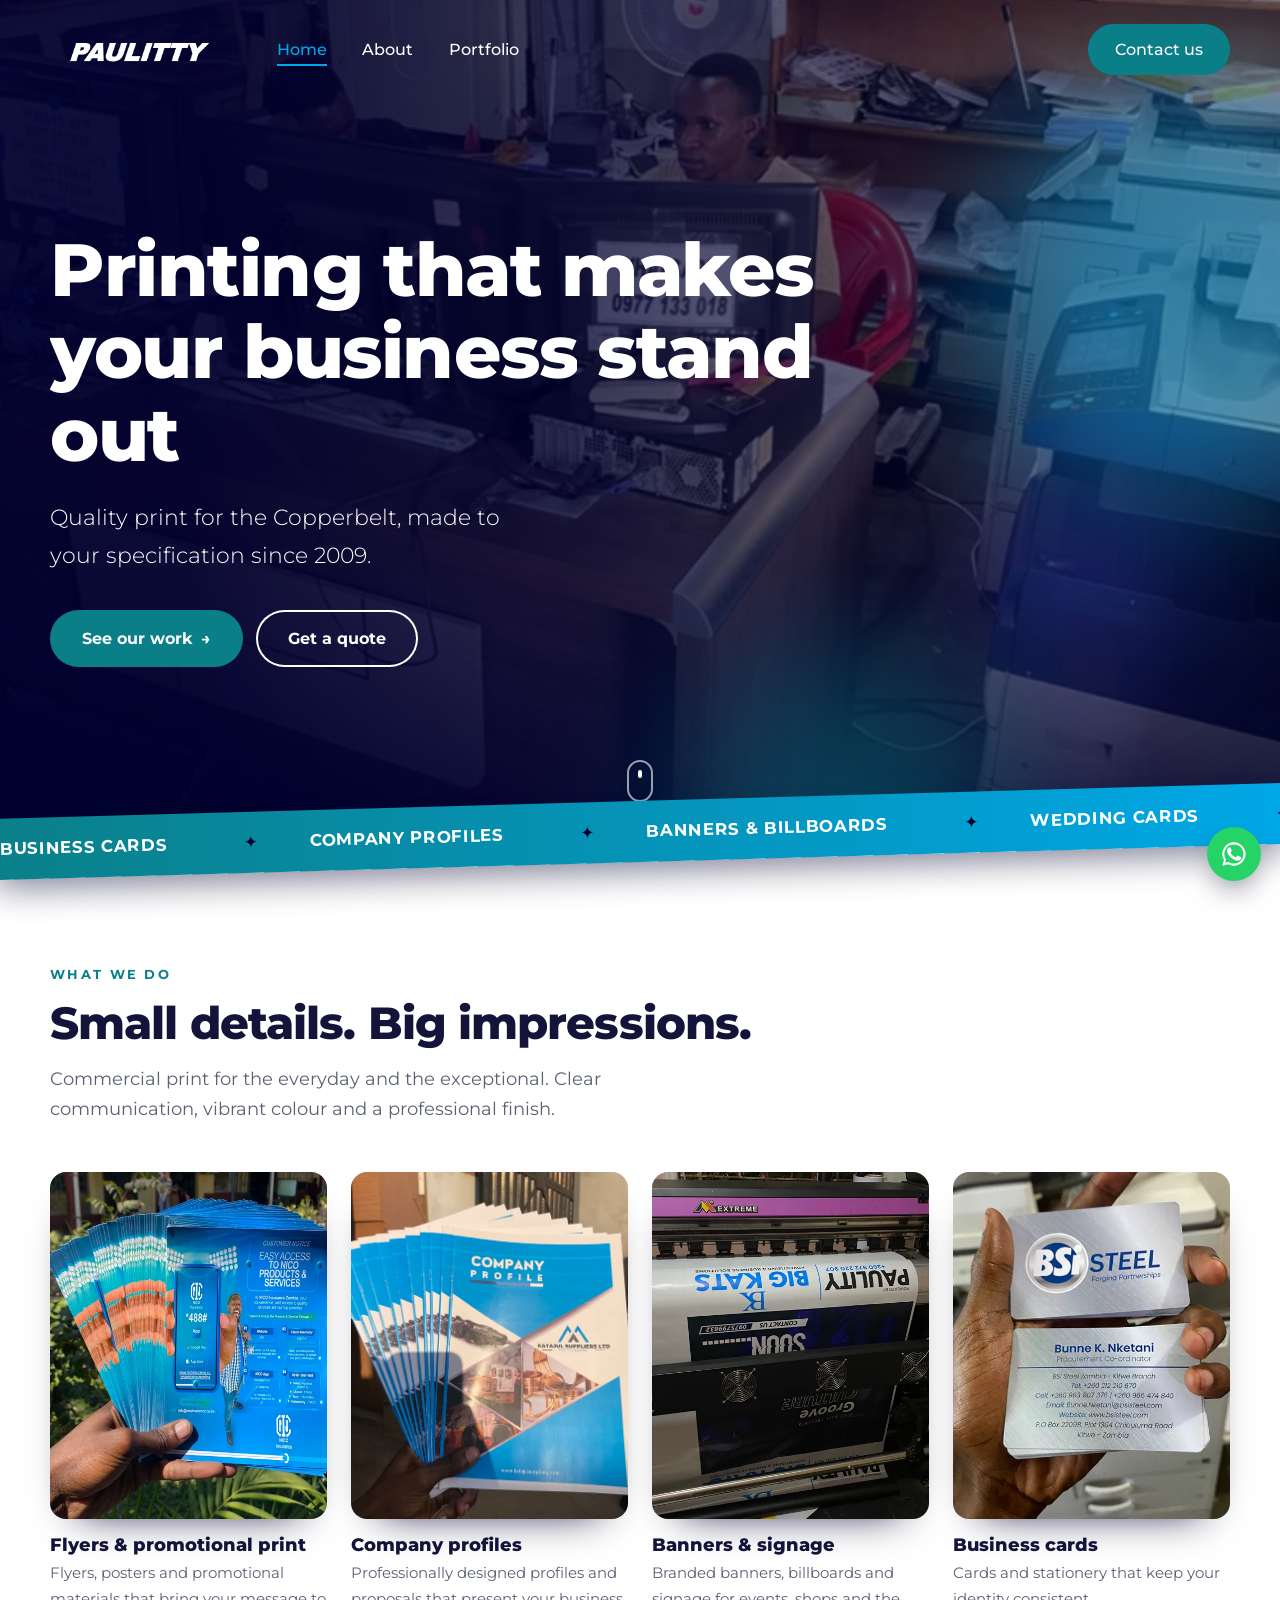
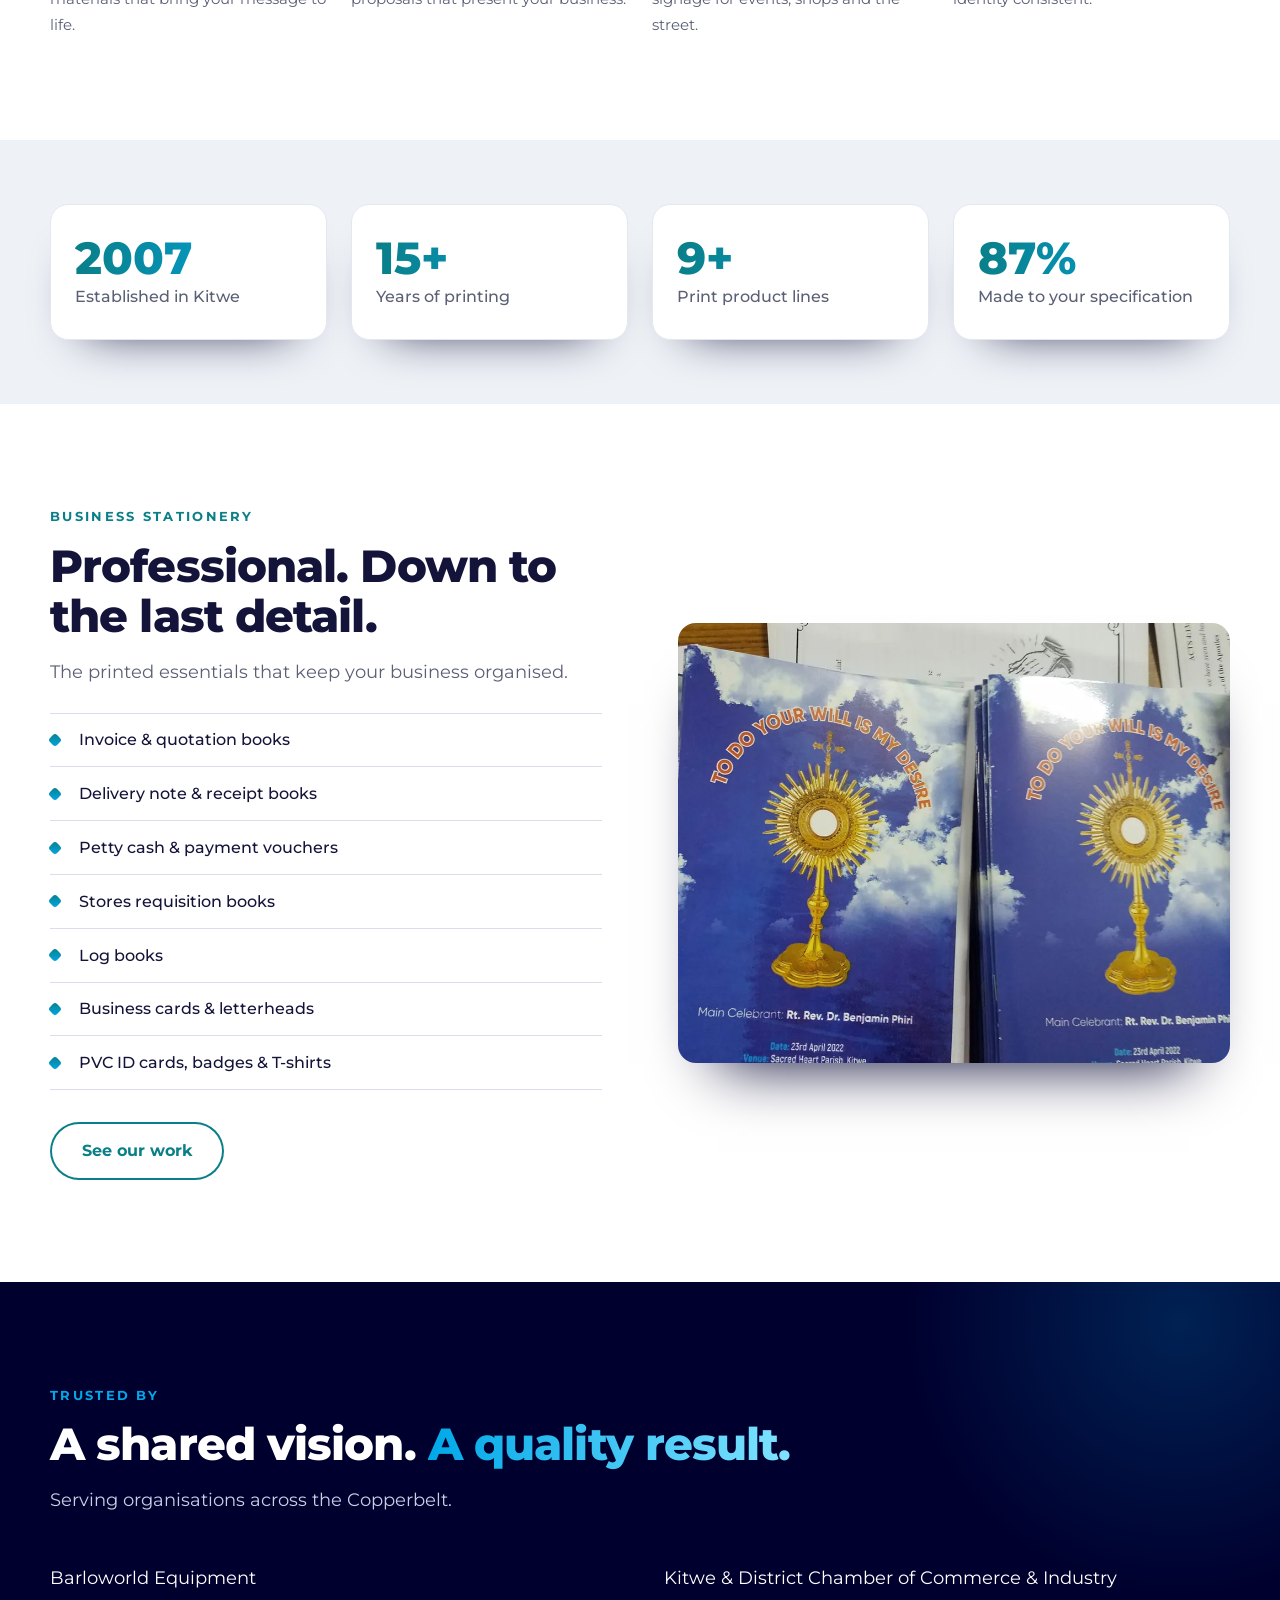
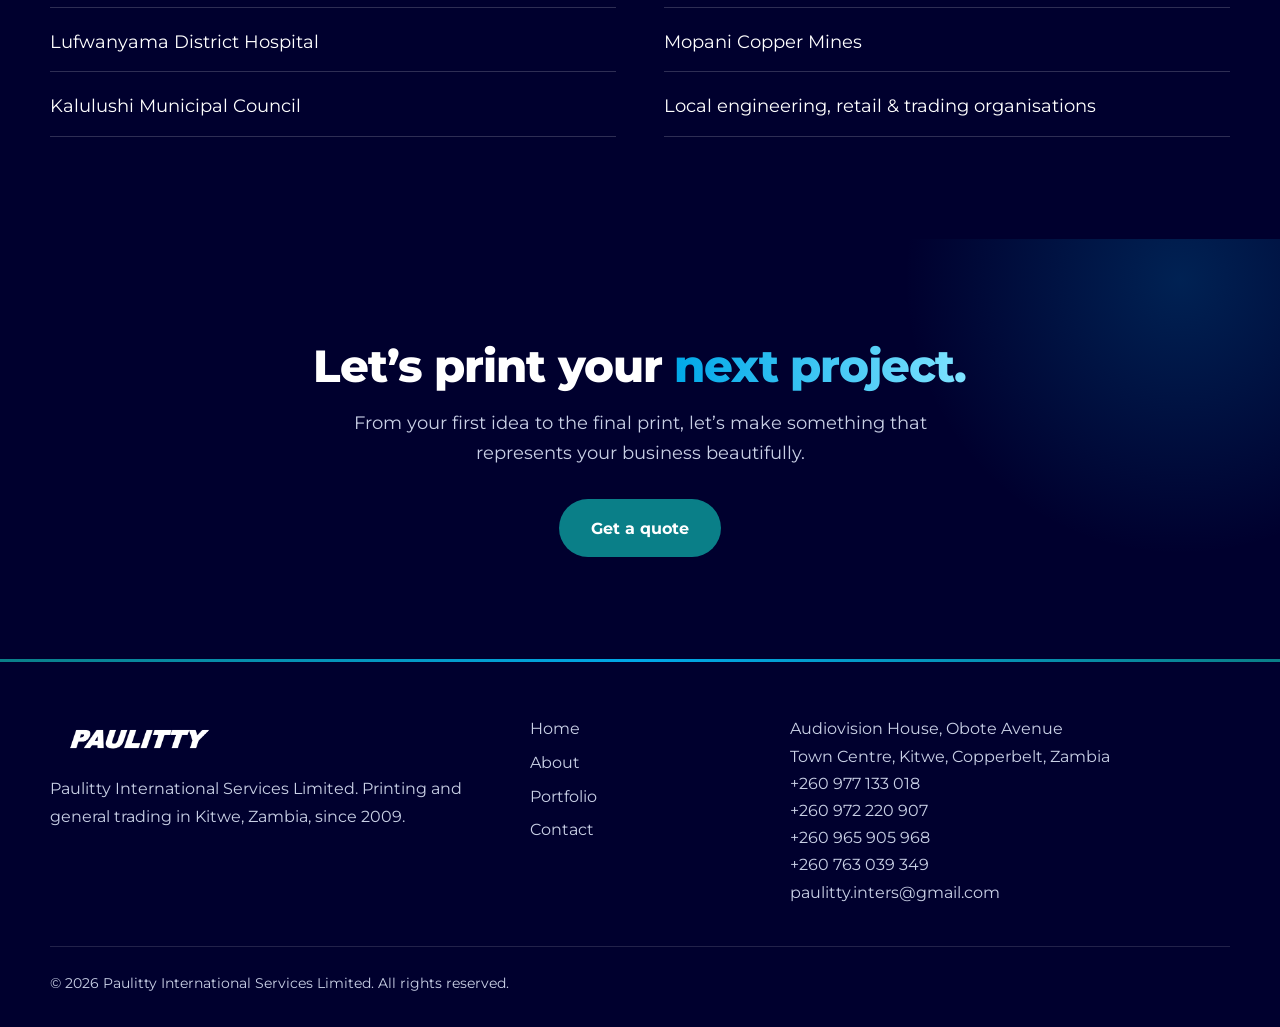
==== commit b00a707b: "remove badges commit" ====
--- a/index.html
+++ b/index.html
@@ -6,7 +6,7 @@
 <div class="topbar"><div class="wrap">
 <nav class="nav" aria-label="Main"><a class="logo" href="index.html"><img src="assets/img/logo-white.png" alt="Paulitty" width="176" height="44"></a>
 <ul><li><a href="index.html" aria-current="page">Home</a></li><li><a href="about.html">About</a></li><li><a href="portfolio.html">Portfolio</a></li></ul><a class="btn" href="contact.html">Contact us</a><button class="menu" aria-expanded="false">Menu</button></nav></div></div><header class="hero"><div class="hero-bg" style="background-image:url(assets/img/hero-shop.webp)"></div><div class="orbs" aria-hidden="true"><i></i><i></i><i></i></div>
-<div class="wrap hero-body"><span class="eyebrow">Kitwe · Copperbelt · Since 2009</span><h1>Printing that makes your business stand out</h1><p>Quality print for the Copperbelt, made to your specification since 2009.</p><a class="btn" href="portfolio.html">See our work <span class="arr" aria-hidden="true">→</span></a><a class="btn alt" href="contact.html">Get a quote</a></div><a class="scroll-cue" href="#start" aria-label="Scroll down"></a></header>
+<div class="wrap hero-body"><h1>Printing that makes your business stand out</h1><p>Quality print for the Copperbelt, made to your specification since 2009.</p><a class="btn" href="portfolio.html">See our work <span class="arr" aria-hidden="true">→</span></a><a class="btn alt" href="contact.html">Get a quote</a></div><a class="scroll-cue" href="#start" aria-label="Scroll down"></a></header>
 <main id="start"><div class="ticker" aria-hidden="true"><div class="track"><span>Business cards</span><span>Company profiles</span><span>Banners &amp; billboards</span><span>Wedding cards</span><span>Invoice books</span><span>ID cards &amp; badges</span><span>Brochures &amp; flyers</span><span>T-shirt printing</span><span>Certificates</span><span>Packaging</span><span>Business cards</span><span>Company profiles</span><span>Banners &amp; billboards</span><span>Wedding cards</span><span>Invoice books</span><span>ID cards &amp; badges</span><span>Brochures &amp; flyers</span><span>T-shirt printing</span><span>Certificates</span><span>Packaging</span></div></div><section><div class="wrap"><span class="kicker">What we do</span><h2>Small details. Big impressions.</h2><p class="lead">Commercial print for the everyday and the exceptional. Clear communication, vibrant colour and a professional finish.</p>
 <div class="tiles"><div class="tile"><div class="tile-img"><img src="assets/img/flyers-1.webp" alt="Flyers & promotional print" loading="lazy"></div><h3>Flyers & promotional print</h3><p>Flyers, posters and promotional materials that bring your message to life.</p></div><div class="tile"><div class="tile-img"><img src="assets/img/company-profiles-1.webp" alt="Company profiles" loading="lazy"></div><h3>Company profiles</h3><p>Professionally designed profiles and proposals that present your business.</p></div><div class="tile"><div class="tile-img"><img src="assets/img/banners-5.webp" alt="Banners & signage" loading="lazy"></div><h3>Banners & signage</h3><p>Branded banners, billboards and signage for events, shops and the street.</p></div><div class="tile"><div class="tile-img"><img src="assets/img/business-cards-8.webp" alt="Business cards" loading="lazy"></div><h3>Business cards</h3><p>Cards and stationery that keep your identity consistent.</p></div></div></div></section><section class="mist" style="padding-block:clamp(2.5rem,5vw,4rem)"><div class="wrap stats"><div class="stat"><b data-count="2009" data-from="1990">2009</b><span>Established in Kitwe</span></div><div class="stat"><b data-since="2009" data-suffix="+">17+</b><span>Years of printing</span></div><div class="stat"><b data-count="10" data-suffix="+">10+</b><span>Print product lines</span></div><div class="stat"><b data-count="100" data-suffix="%">100%</b><span>Made to your specification</span></div></div></section>
 <section><div class="wrap split"><div><span class="kicker">Business stationery</span><h2>Professional. Down to the last detail.</h2><p class="lead">The printed essentials that keep your business organised.</p>
--- a/assets/style.css
+++ b/assets/style.css
@@ -50,11 +50,9 @@
 .hero-body h1{max-width:16ch}
 .hero-body p{font-size:clamp(1.05rem,2vw,1.4rem);font-weight:300;margin:1.4rem 0 2.2rem;max-width:34ch}
 .hero-body .btn+.btn{margin-left:.8rem}
-.eyebrow{display:inline-flex;align-items:center;gap:.6rem;margin-bottom:1.3rem;padding:.4rem 1rem .4rem .75rem;border-radius:99px;font-size:.78rem;font-weight:600;letter-spacing:.14em;text-transform:uppercase;background:#ffffff14;box-shadow:inset 0 0 0 1px #ffffff2e;backdrop-filter:blur(6px)}
-.eyebrow:before{content:"";width:8px;height:8px;border-radius:50%;background:var(--cyan);box-shadow:0 0 0 0 var(--cyan);animation:ping 2.2s infinite}
 @keyframes ping{0%{box-shadow:0 0 0 0 #00a8e8aa}80%,100%{box-shadow:0 0 0 10px #00a8e800}}
 .hero-body>*{animation:rise 1s var(--ease) both}
-.hero-body>.eyebrow{animation-delay:.1s}.hero-body>h1{animation:none}.hero-body>p{animation-delay:.55s}.hero-body>.btn{animation-delay:.75s}.hero-body>.btn+.btn{animation-delay:.85s}
+.hero-body>h1{animation:none}.hero-body>p{animation-delay:.55s}.hero-body>.btn{animation-delay:.75s}.hero-body>.btn+.btn{animation-delay:.85s}
 @keyframes rise{from{opacity:0;translate:0 30px}to{opacity:1;translate:0 0}}
 .hero-body h1 .w{display:inline-block;overflow:hidden;vertical-align:top;padding-bottom:.08em;margin-bottom:-.08em}
 .hero-body h1 .w>span{display:inline-block;animation:wordup 1s var(--ease) both;animation-delay:calc(var(--d)*70ms + .2s)}
@@ -158,6 +156,9 @@
 .lightbox .lb-prev{left:1rem}.lightbox .lb-next{right:1rem}
 /* contact */
 .contact{display:grid;grid-template-columns:5fr 6fr;gap:clamp(2rem,6vw,5rem)}
+.split>*,.contact>*{min-width:0}
+.info a{overflow-wrap:anywhere}
+main,footer{overflow-x:clip}
 .info dt{font-weight:700;color:var(--teal);margin-top:1.4rem}.info dd{margin:0}.info a{text-decoration:none}.info a:hover{text-decoration:underline}
 form{display:grid;gap:1.1rem;padding:clamp(1.5rem,4vw,2.5rem);border-radius:22px;background:#fff;box-shadow:0 40px 80px -50px #00002e;border:1px solid #e3e7f0}
 label{display:grid;gap:.4rem;font-weight:600}
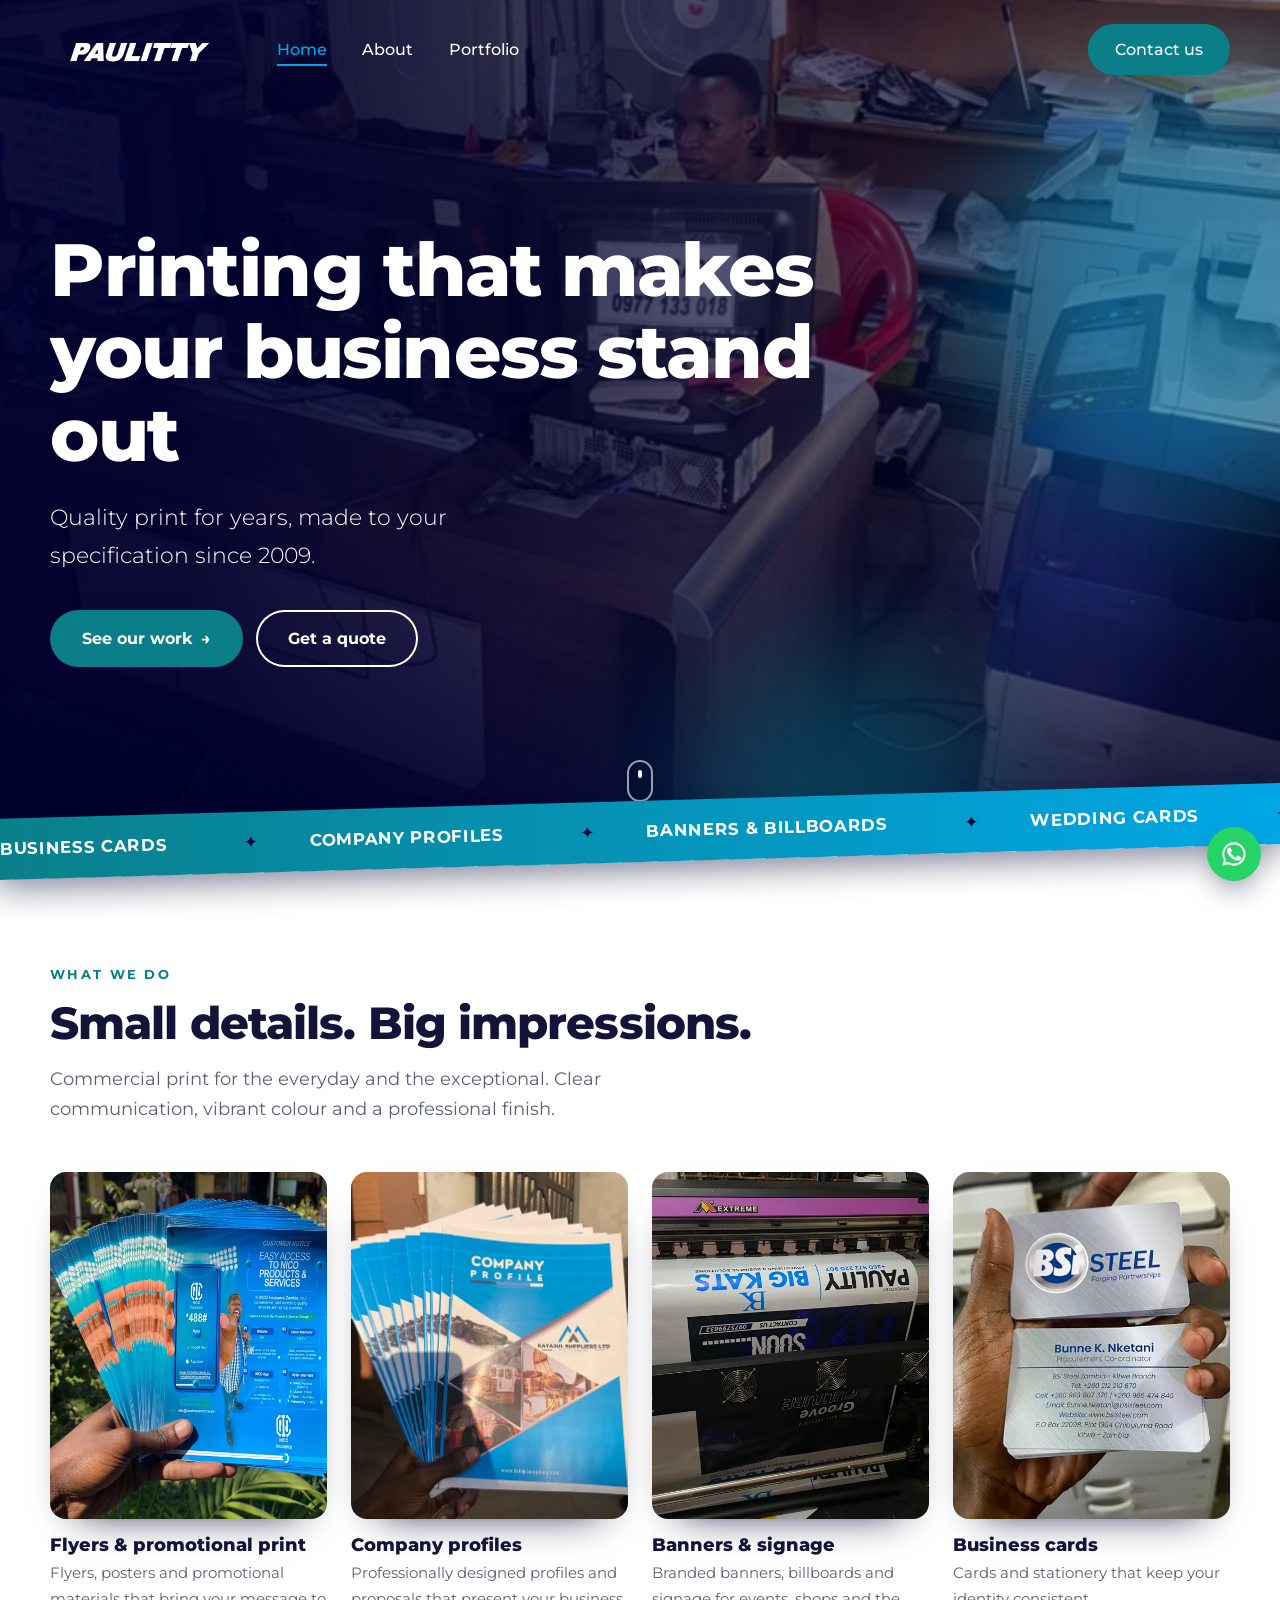
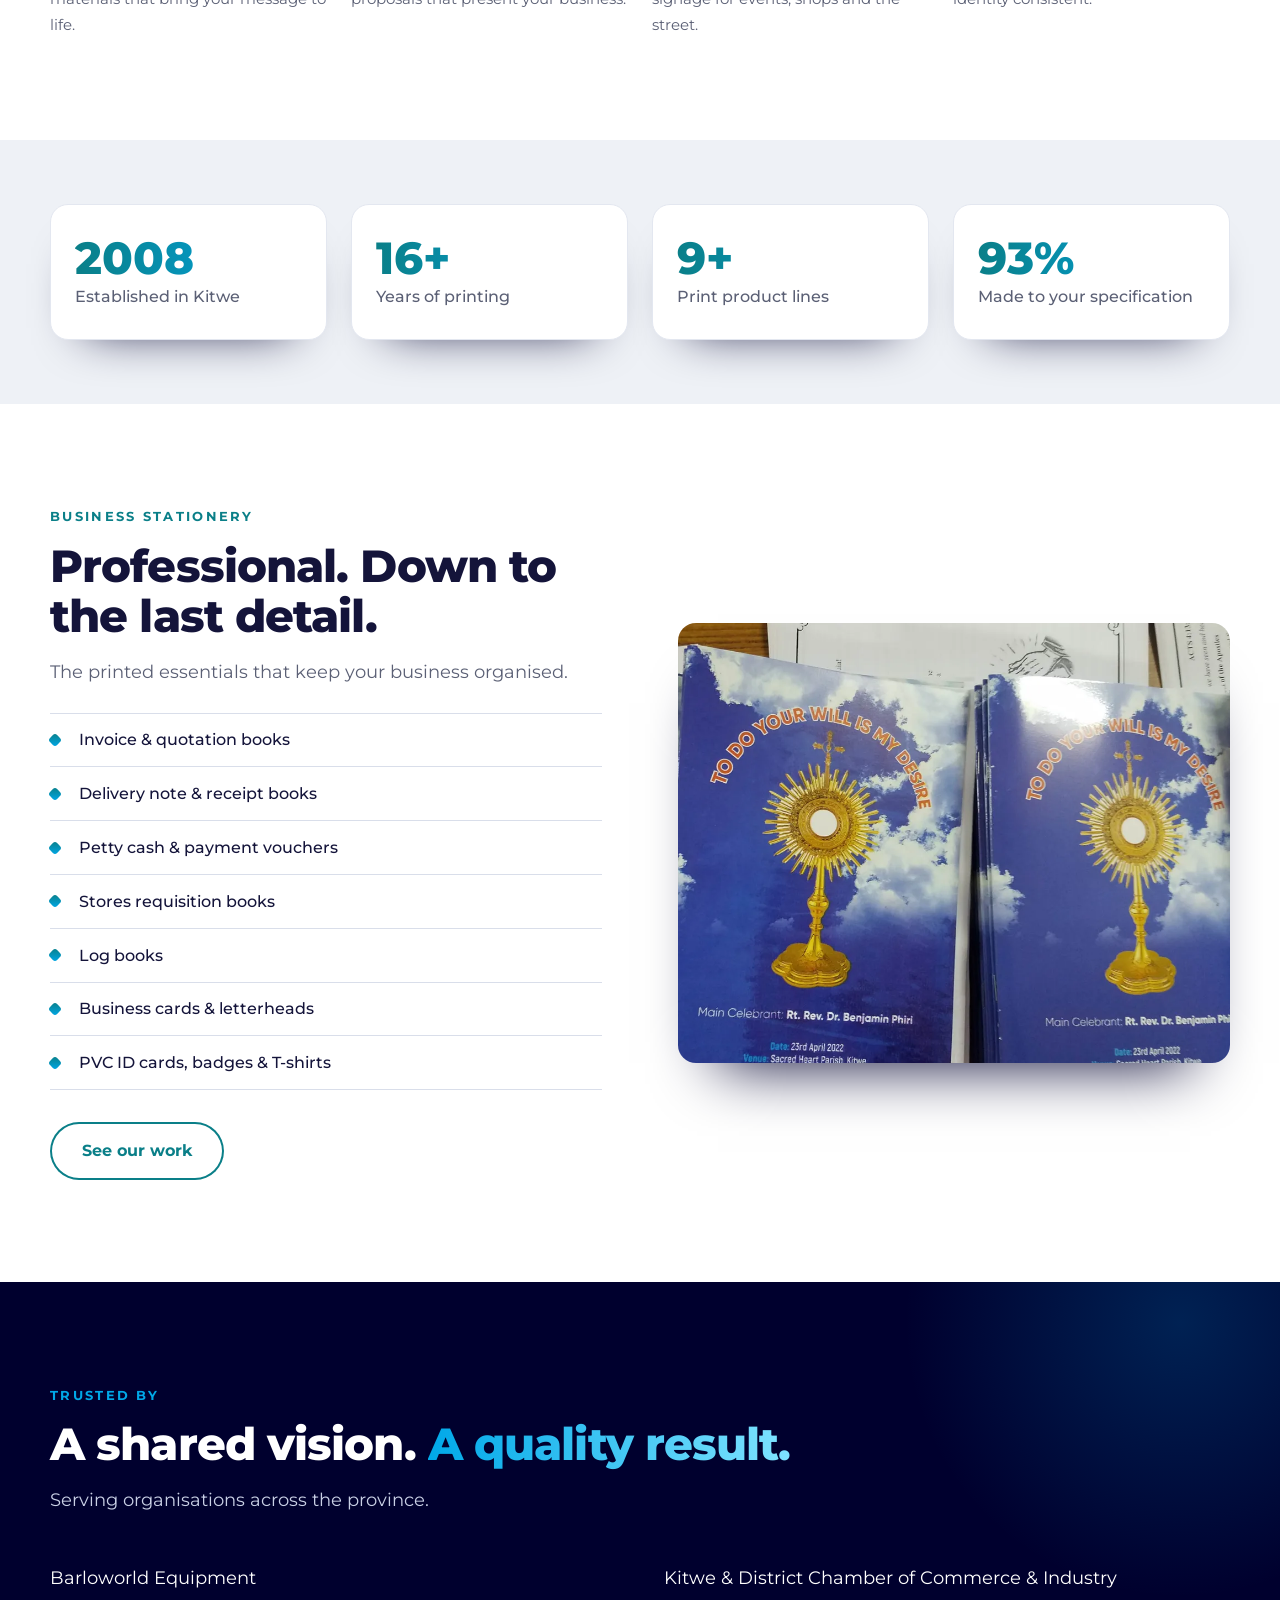
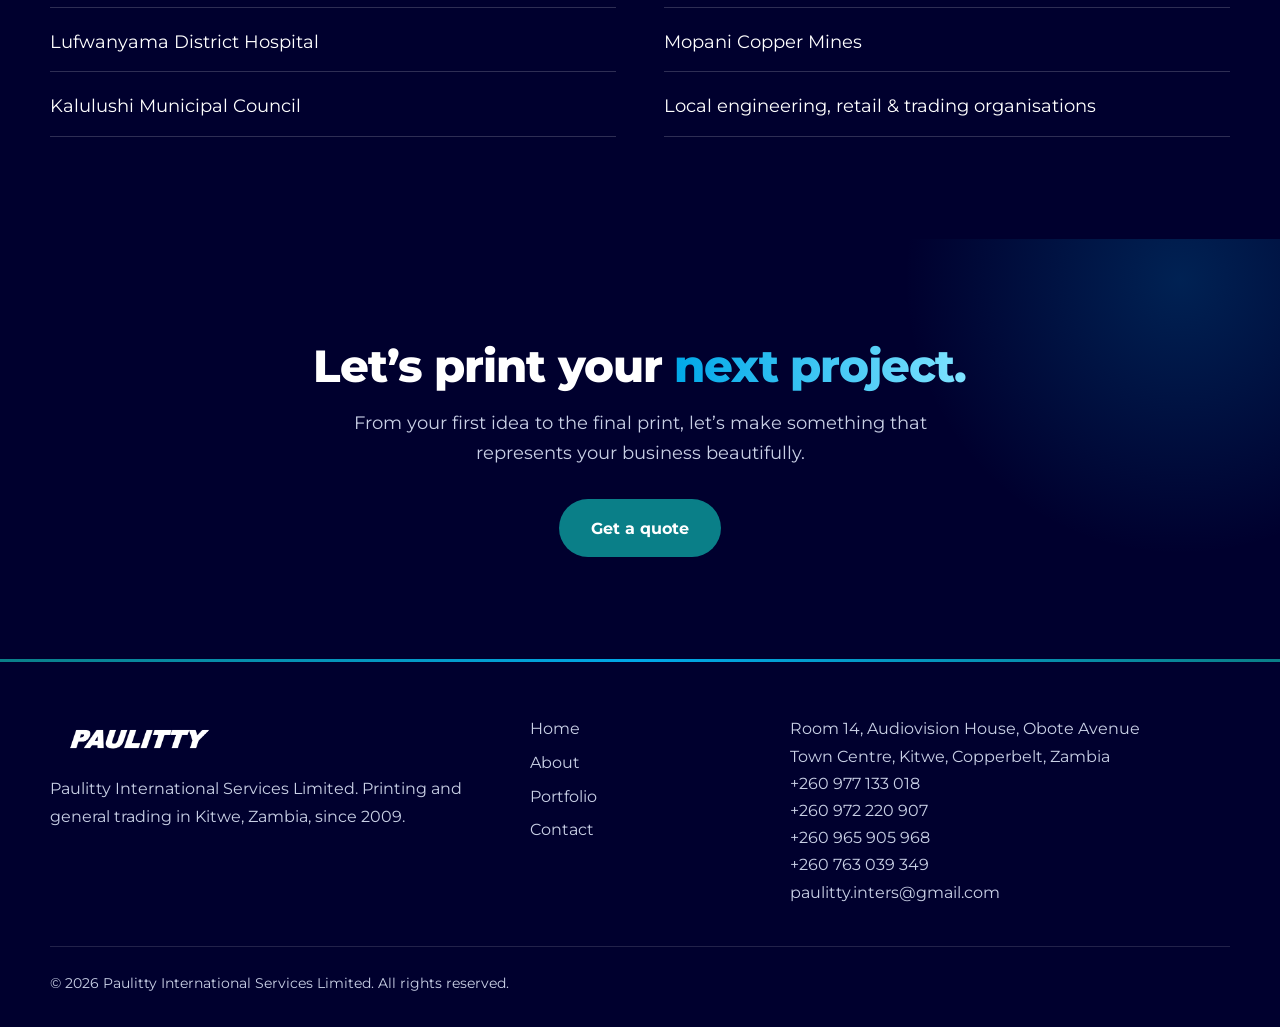
==== commit 7c16933d: "Prepare website for Namecheap hosting Add SEO metadata, sitemap, security headers, validated contact" ====
--- a/index.html
+++ b/index.html
@@ -1,21 +1,306 @@
-<!doctype html><html lang="en"><head><meta charset="utf-8"><meta name="viewport" content="width=device-width,initial-scale=1">
-<title>Paulitty | Printing services in Kitwe, Zambia</title><meta name="description" content="Invoice books, business cards, banners, company profiles, wedding cards and more. Printing in Kitwe on the Copperbelt since 2009."><link rel="icon" href="data:image/svg+xml,%3Csvg xmlns='http://www.w3.org/2000/svg' viewBox='0 0 32 32'%3E%3Crect width='32' height='32' rx='7' fill='%2300002e'/%3E%3Ctext x='16' y='24' font-size='22' font-weight='800' font-family='Arial' text-anchor='middle' fill='%2300a8e8'%3EP%3C/text%3E%3C/svg%3E">
-<link rel="preconnect" href="https://fonts.googleapis.com"><link rel="preconnect" href="https://fonts.gstatic.com" crossorigin>
-<link href="https://fonts.googleapis.com/css2?family=Montserrat:wght@300;400;500;600;700;800&display=swap" rel="stylesheet">
-<link rel="stylesheet" href="assets/style.css"><script>document.documentElement.classList.add('js')</script></head><body>
-<div class="topbar"><div class="wrap">
-<nav class="nav" aria-label="Main"><a class="logo" href="index.html"><img src="assets/img/logo-white.png" alt="Paulitty" width="176" height="44"></a>
-<ul><li><a href="index.html" aria-current="page">Home</a></li><li><a href="about.html">About</a></li><li><a href="portfolio.html">Portfolio</a></li></ul><a class="btn" href="contact.html">Contact us</a><button class="menu" aria-expanded="false">Menu</button></nav></div></div><header class="hero"><div class="hero-bg" style="background-image:url(assets/img/hero-shop.webp)"></div><div class="orbs" aria-hidden="true"><i></i><i></i><i></i></div>
-<div class="wrap hero-body"><h1>Printing that makes your business stand out</h1><p>Quality print for the Copperbelt, made to your specification since 2009.</p><a class="btn" href="portfolio.html">See our work <span class="arr" aria-hidden="true">→</span></a><a class="btn alt" href="contact.html">Get a quote</a></div><a class="scroll-cue" href="#start" aria-label="Scroll down"></a></header>
-<main id="start"><div class="ticker" aria-hidden="true"><div class="track"><span>Business cards</span><span>Company profiles</span><span>Banners &amp; billboards</span><span>Wedding cards</span><span>Invoice books</span><span>ID cards &amp; badges</span><span>Brochures &amp; flyers</span><span>T-shirt printing</span><span>Certificates</span><span>Packaging</span><span>Business cards</span><span>Company profiles</span><span>Banners &amp; billboards</span><span>Wedding cards</span><span>Invoice books</span><span>ID cards &amp; badges</span><span>Brochures &amp; flyers</span><span>T-shirt printing</span><span>Certificates</span><span>Packaging</span></div></div><section><div class="wrap"><span class="kicker">What we do</span><h2>Small details. Big impressions.</h2><p class="lead">Commercial print for the everyday and the exceptional. Clear communication, vibrant colour and a professional finish.</p>
-<div class="tiles"><div class="tile"><div class="tile-img"><img src="assets/img/flyers-1.webp" alt="Flyers & promotional print" loading="lazy"></div><h3>Flyers & promotional print</h3><p>Flyers, posters and promotional materials that bring your message to life.</p></div><div class="tile"><div class="tile-img"><img src="assets/img/company-profiles-1.webp" alt="Company profiles" loading="lazy"></div><h3>Company profiles</h3><p>Professionally designed profiles and proposals that present your business.</p></div><div class="tile"><div class="tile-img"><img src="assets/img/banners-5.webp" alt="Banners & signage" loading="lazy"></div><h3>Banners & signage</h3><p>Branded banners, billboards and signage for events, shops and the street.</p></div><div class="tile"><div class="tile-img"><img src="assets/img/business-cards-8.webp" alt="Business cards" loading="lazy"></div><h3>Business cards</h3><p>Cards and stationery that keep your identity consistent.</p></div></div></div></section><section class="mist" style="padding-block:clamp(2.5rem,5vw,4rem)"><div class="wrap stats"><div class="stat"><b data-count="2009" data-from="1990">2009</b><span>Established in Kitwe</span></div><div class="stat"><b data-since="2009" data-suffix="+">17+</b><span>Years of printing</span></div><div class="stat"><b data-count="10" data-suffix="+">10+</b><span>Print product lines</span></div><div class="stat"><b data-count="100" data-suffix="%">100%</b><span>Made to your specification</span></div></div></section>
-<section><div class="wrap split"><div><span class="kicker">Business stationery</span><h2>Professional. Down to the last detail.</h2><p class="lead">The printed essentials that keep your business organised.</p>
-<ul class="list"><li>Invoice &amp; quotation books</li><li>Delivery note &amp; receipt books</li><li>Petty cash &amp; payment vouchers</li><li>Stores requisition books</li><li>Log books</li><li>Business cards &amp; letterheads</li><li>PVC ID cards, badges &amp; T-shirts</li></ul>
-<p style="margin-top:2rem"><a class="btn line" href="portfolio.html">See our work</a></p></div><img src="assets/img/books-1.webp" alt="Printed booklets by Paulitty" loading="lazy"></div></section>
-<section class="dark"><div class="wrap"><span class="kicker">Trusted by</span><h2>A shared vision. <span class="sky">A quality result.</span></h2><p class="lead" style="color:#c9d0e6">Serving organisations across the Copperbelt.</p>
-<div class="clients"><p>Barloworld Equipment</p><p>Kitwe &amp; District Chamber of Commerce &amp; Industry</p><p>Lufwanyama District Hospital</p><p>Mopani Copper Mines</p><p>Kalulushi Municipal Council</p><p>Local engineering, retail &amp; trading organisations</p></div></div></section><section class="dark band"><div class="wrap"><h2>Let’s print your <span class="sky">next project.</span></h2><p class="lead">From your first idea to the final print, let’s make something that represents your business beautifully.</p><a class="btn" href="contact.html">Get a quote</a></div></section></main>
-<footer><div class="wrap"><div class="foot"><div><img src="assets/img/logo-white.png" alt="Paulitty" width="176" height="44"><p>Paulitty International Services Limited. Printing and general trading in Kitwe, Zambia, since 2009.</p></div>
-<ul><li><a href="index.html">Home</a></li><li><a href="about.html">About</a></li><li><a href="portfolio.html">Portfolio</a></li><li><a href="contact.html">Contact</a></li></ul>
-<div><p>Audiovision House, Obote Avenue<br>Town Centre, Kitwe, Copperbelt, Zambia</p><p><a href="tel:+260977133018">+260 977 133 018</a><br><a href="tel:+260972220907">+260 972 220 907</a><br><a href="tel:+260965905968">+260 965 905 968</a><br><a href="tel:+260763039349">+260 763 039 349</a><br><a href="mailto:paulitty.inters@gmail.com">paulitty.inters@gmail.com</a></p></div></div>
-<p class="copy">© 2026 Paulitty International Services Limited. All rights reserved.</p></div></footer>
-<script src="assets/main.js" defer></script></body></html>
+<!doctype html>
+<html lang="en">
+  <head>
+    <meta charset="utf-8" />
+    <meta name="viewport" content="width=device-width,initial-scale=1" />
+    <title>Paulitty | Printing services in Kitwe, Zambia</title>
+    <meta
+      name="description"
+      content="Invoice books, business cards, banners, company profiles, wedding cards and more. Printing in Kitwe on the Copperbelt since 2009."
+    />
+    <meta name="robots" content="index,follow,max-image-preview:large" />
+    <meta name="theme-color" content="#00002e" />
+    <link rel="canonical" href="https://paulitty.com/" />
+    <link rel="icon" type="image/png" href="assets/img/favicon.png" />
+    <link rel="apple-touch-icon" href="assets/img/favicon.png" />
+    <meta property="og:type" content="website" />
+    <meta
+      property="og:site_name"
+      content="Paulitty International Services Limited"
+    />
+    <meta property="og:locale" content="en_ZM" />
+    <meta
+      property="og:title"
+      content="Paulitty | Printing services in Kitwe, Zambia"
+    />
+    <meta
+      property="og:description"
+      content="Quality printing for businesses and organisations in Kitwe and across the Copperbelt since 2009."
+    />
+    <meta property="og:url" content="https://paulitty.com/" />
+    <meta
+      property="og:image"
+      content="https://paulitty.com/assets/img/hero-shop.webp"
+    />
+    <meta name="twitter:card" content="summary_large_image" />
+    <link rel="preconnect" href="https://fonts.googleapis.com" />
+    <link rel="preconnect" href="https://fonts.gstatic.com" crossorigin />
+    <link
+      href="https://fonts.googleapis.com/css2?family=Montserrat:wght@300;400;500;600;700;800&display=swap"
+      rel="stylesheet"
+    />
+    <link rel="stylesheet" href="assets/style.css" />
+    <script type="application/ld+json">
+      {
+        "@context": "https://schema.org",
+        "@type": "PrintingService",
+        "name": "Paulitty International Services Limited",
+        "url": "https://paulitty.com/",
+        "image": "https://paulitty.com/assets/img/hero-shop.webp",
+        "logo": "https://paulitty.com/assets/img/logo.png",
+        "description": "Printing services for businesses and organisations in Kitwe and across the Copperbelt since 2009.",
+        "email": "paulitty.inters@gmail.com",
+        "telephone": "+260977133018",
+        "address": {
+          "@type": "PostalAddress",
+          "streetAddress": "Room 14, Audiovision House, Obote Avenue",
+          "addressLocality": "Kitwe",
+          "addressRegion": "Copperbelt",
+          "addressCountry": "ZM"
+        },
+        "areaServed": {
+          "@type": "AdministrativeArea",
+          "name": "Copperbelt Province, Zambia"
+        }
+      }
+    </script>
+  </head>
+  <body>
+    <div class="topbar">
+      <div class="wrap">
+        <nav class="nav" aria-label="Main">
+          <a class="logo" href="index.html"
+            ><img
+              src="assets/img/logo-white.png"
+              alt="Paulitty"
+              width="176"
+              height="44"
+          /></a>
+          <ul>
+            <li><a href="index.html" aria-current="page">Home</a></li>
+            <li><a href="about.html">About</a></li>
+            <li><a href="portfolio.html">Portfolio</a></li>
+          </ul>
+          <a class="btn" href="contact.html">Contact us</a
+          ><button class="menu" aria-expanded="false">Menu</button>
+        </nav>
+      </div>
+    </div>
+    <header class="hero">
+      <div
+        class="hero-bg"
+        style="background-image: url(assets/img/hero-shop.webp)"
+      ></div>
+      <div class="orbs" aria-hidden="true"><i></i><i></i><i></i></div>
+      <div class="wrap hero-body">
+        <h1>Printing that makes your business stand out</h1>
+        <p>Quality print for years, made to your specification since 2009.</p>
+        <a class="btn" href="portfolio.html"
+          >See our work <span class="arr" aria-hidden="true">→</span></a
+        ><a class="btn alt" href="contact.html">Get a quote</a>
+      </div>
+      <a class="scroll-cue" href="#start" aria-label="Scroll down"></a>
+    </header>
+    <main id="start">
+      <div class="ticker" aria-hidden="true">
+        <div class="track">
+          <span>Business cards</span><span>Company profiles</span
+          ><span>Banners &amp; billboards</span><span>Wedding cards</span
+          ><span>Invoice books</span><span>ID cards &amp; badges</span
+          ><span>Brochures &amp; flyers</span><span>T-shirt printing</span
+          ><span>Certificates</span><span>Packaging</span
+          ><span>Business cards</span><span>Company profiles</span
+          ><span>Banners &amp; billboards</span><span>Wedding cards</span
+          ><span>Invoice books</span><span>ID cards &amp; badges</span
+          ><span>Brochures &amp; flyers</span><span>T-shirt printing</span
+          ><span>Certificates</span><span>Packaging</span>
+        </div>
+      </div>
+      <section>
+        <div class="wrap">
+          <span class="kicker">What we do</span>
+          <h2>Small details. Big impressions.</h2>
+          <p class="lead">
+            Commercial print for the everyday and the exceptional. Clear
+            communication, vibrant colour and a professional finish.
+          </p>
+          <div class="tiles">
+            <div class="tile">
+              <div class="tile-img">
+                <img
+                  src="assets/img/flyers-1.webp"
+                  alt="Flyers & promotional print"
+                  loading="lazy"
+                />
+              </div>
+              <h3>Flyers & promotional print</h3>
+              <p>
+                Flyers, posters and promotional materials that bring your
+                message to life.
+              </p>
+            </div>
+            <div class="tile">
+              <div class="tile-img">
+                <img
+                  src="assets/img/company-profiles-1.webp"
+                  alt="Company profiles"
+                  loading="lazy"
+                />
+              </div>
+              <h3>Company profiles</h3>
+              <p>
+                Professionally designed profiles and proposals that present your
+                business.
+              </p>
+            </div>
+            <div class="tile">
+              <div class="tile-img">
+                <img
+                  src="assets/img/banners-5.webp"
+                  alt="Banners & signage"
+                  loading="lazy"
+                />
+              </div>
+              <h3>Banners & signage</h3>
+              <p>
+                Branded banners, billboards and signage for events, shops and
+                the street.
+              </p>
+            </div>
+            <div class="tile">
+              <div class="tile-img">
+                <img
+                  src="assets/img/business-cards-8.webp"
+                  alt="Business cards"
+                  loading="lazy"
+                />
+              </div>
+              <h3>Business cards</h3>
+              <p>Cards and stationery that keep your identity consistent.</p>
+            </div>
+          </div>
+        </div>
+      </section>
+      <section class="mist" style="padding-block: clamp(2.5rem, 5vw, 4rem)">
+        <div class="wrap stats">
+          <div class="stat">
+            <b data-count="2009" data-from="1990">2009</b
+            ><span>Established in Kitwe</span>
+          </div>
+          <div class="stat">
+            <b data-since="2009" data-suffix="+">17+</b
+            ><span>Years of printing</span>
+          </div>
+          <div class="stat">
+            <b data-count="10" data-suffix="+">10+</b
+            ><span>Print product lines</span>
+          </div>
+          <div class="stat">
+            <b data-count="100" data-suffix="%">100%</b
+            ><span>Made to your specification</span>
+          </div>
+        </div>
+      </section>
+      <section>
+        <div class="wrap split">
+          <div>
+            <span class="kicker">Business stationery</span>
+            <h2>Professional. Down to the last detail.</h2>
+            <p class="lead">
+              The printed essentials that keep your business organised.
+            </p>
+            <ul class="list">
+              <li>Invoice &amp; quotation books</li>
+              <li>Delivery note &amp; receipt books</li>
+              <li>Petty cash &amp; payment vouchers</li>
+              <li>Stores requisition books</li>
+              <li>Log books</li>
+              <li>Business cards &amp; letterheads</li>
+              <li>PVC ID cards, badges &amp; T-shirts</li>
+            </ul>
+            <p style="margin-top: 2rem">
+              <a class="btn line" href="portfolio.html">See our work</a>
+            </p>
+          </div>
+          <img
+            src="assets/img/books-1.webp"
+            alt="Printed booklets by Paulitty"
+            loading="lazy"
+          />
+        </div>
+      </section>
+      <section class="dark">
+        <div class="wrap">
+          <span class="kicker">Trusted by</span>
+          <h2>A shared vision. <span class="sky">A quality result.</span></h2>
+          <p class="lead" style="color: #c9d0e6">
+            Serving organisations across the province.
+          </p>
+          <div class="clients">
+            <p>Barloworld Equipment</p>
+            <p>Kitwe &amp; District Chamber of Commerce &amp; Industry</p>
+            <p>Lufwanyama District Hospital</p>
+            <p>Mopani Copper Mines</p>
+            <p>Kalulushi Municipal Council</p>
+            <p>Local engineering, retail &amp; trading organisations</p>
+          </div>
+        </div>
+      </section>
+      <section class="dark band">
+        <div class="wrap">
+          <h2>Let’s print your <span class="sky">next project.</span></h2>
+          <p class="lead">
+            From your first idea to the final print, let’s make something that
+            represents your business beautifully.
+          </p>
+          <a class="btn" href="contact.html">Get a quote</a>
+        </div>
+      </section>
+    </main>
+    <footer>
+      <div class="wrap">
+        <div class="foot">
+          <div>
+            <img
+              src="assets/img/logo-white.png"
+              alt="Paulitty"
+              width="176"
+              height="44"
+            />
+            <p>
+              Paulitty International Services Limited. Printing and general
+              trading in Kitwe, Zambia, since 2009.
+            </p>
+          </div>
+          <ul>
+            <li><a href="index.html">Home</a></li>
+            <li><a href="about.html">About</a></li>
+            <li><a href="portfolio.html">Portfolio</a></li>
+            <li><a href="contact.html">Contact</a></li>
+          </ul>
+          <div>
+            <p>
+              Room 14, Audiovision House, Obote Avenue<br />Town Centre, Kitwe,
+              Copperbelt, Zambia
+            </p>
+            <p>
+              <a href="tel:+260977133018">+260 977 133 018</a><br /><a
+                href="tel:+260972220907"
+                >+260 972 220 907</a
+              ><br /><a href="tel:+260965905968">+260 965 905 968</a><br /><a
+                href="tel:+260763039349"
+                >+260 763 039 349</a
+              ><br /><a href="mailto:paulitty.inters@gmail.com"
+                >paulitty.inters@gmail.com</a
+              >
+            </p>
+          </div>
+        </div>
+        <p class="copy">
+          © 2026 Paulitty International Services Limited. All rights reserved.
+        </p>
+      </div>
+    </footer>
+    <script src="assets/main.js" defer></script>
+  </body>
+</html>
--- a/assets/style.css
+++ b/assets/style.css
@@ -1,198 +1,1416 @@
-:root{--navy:#00002e;--navy2:#0a0a45;--cyan:#00a8e8;--teal:#0a7f88;--mist:#eef1f6;--ink:#14143a;--mute:#5b6075;--ease:cubic-bezier(.22,1,.36,1);--nav-h:72px}
-@view-transition{navigation:auto}
-*{box-sizing:border-box;margin:0}html{scroll-behavior:smooth}
-body{font:400 1rem/1.7 Montserrat,system-ui,-apple-system,"Segoe UI",Arial,sans-serif;color:var(--ink);background:#fff;overflow-x:hidden;animation:pagein .7s var(--ease) both}
-@keyframes pagein{from{opacity:0}to{opacity:1}}
-img{max-width:100%;display:block}a{color:inherit}
-::selection{background:var(--cyan);color:#fff}
-:focus-visible{outline:3px solid var(--cyan);outline-offset:3px}
-.wrap{width:min(1180px,100% - 2.5rem);margin-inline:auto}
-h1,h2,h3{line-height:1.12;font-weight:800;letter-spacing:-.02em}
-h1{font-size:clamp(2.3rem,6vw,4.6rem)}h2{font-size:clamp(1.8rem,3.6vw,2.8rem)}h3{font-size:1.15rem;letter-spacing:0}
+:root {
+  --navy: #00002e;
+  --navy2: #0a0a45;
+  --cyan: #00a8e8;
+  --teal: #0a7f88;
+  --mist: #eef1f6;
+  --ink: #14143a;
+  --mute: #5b6075;
+  --ease: cubic-bezier(0.22, 1, 0.36, 1);
+  --nav-h: 72px;
+}
+@view-transition {
+  navigation: auto;
+}
+* {
+  box-sizing: border-box;
+  margin: 0;
+}
+html {
+  scroll-behavior: smooth;
+}
+body {
+  font:
+    400 1rem/1.7 Montserrat,
+    system-ui,
+    -apple-system,
+    "Segoe UI",
+    Arial,
+    sans-serif;
+  color: var(--ink);
+  background: #fff;
+  overflow-x: hidden;
+  animation: pagein 0.7s var(--ease) both;
+}
+@keyframes pagein {
+  from {
+    opacity: 0;
+  }
+  to {
+    opacity: 1;
+  }
+}
+img {
+  max-width: 100%;
+  display: block;
+}
+a {
+  color: inherit;
+}
+::selection {
+  background: var(--cyan);
+  color: #fff;
+}
+:focus-visible {
+  outline: 3px solid var(--cyan);
+  outline-offset: 3px;
+}
+.wrap {
+  width: min(1180px, 100% - 2.5rem);
+  margin-inline: auto;
+}
+h1,
+h2,
+h3 {
+  line-height: 1.12;
+  font-weight: 800;
+  letter-spacing: -0.02em;
+}
+h1 {
+  font-size: clamp(2.3rem, 6vw, 4.6rem);
+}
+h2 {
+  font-size: clamp(1.8rem, 3.6vw, 2.8rem);
+}
+h3 {
+  font-size: 1.15rem;
+  letter-spacing: 0;
+}
 /* buttons */
-.btn{position:relative;display:inline-flex;align-items:center;gap:.55rem;padding:.95rem 2rem;border-radius:99px;background:var(--teal);color:#fff;text-decoration:none;border:0;cursor:pointer;font:inherit;font-weight:700;overflow:hidden;isolation:isolate;transition:background .3s,transform .35s var(--ease),box-shadow .35s var(--ease)}
-.btn:after{content:"";position:absolute;inset:0;z-index:-1;background:linear-gradient(110deg,transparent 30%,#ffffff55 50%,transparent 70%);translate:-120% 0;transition:translate .8s var(--ease)}
-.btn:hover{background:#086a72;transform:translateY(-3px);box-shadow:0 14px 30px -12px #0a7f88cc}.btn:hover:after{translate:120% 0}
-.btn:active{transform:translateY(0) scale(.97)}
-.btn.alt{background:transparent;box-shadow:inset 0 0 0 2px #fff}.btn.alt:hover{background:#ffffff1f;box-shadow:inset 0 0 0 2px #fff,0 14px 30px -14px #000}
-.btn.line{background:transparent;color:var(--teal);box-shadow:inset 0 0 0 2px var(--teal)}.btn.line:hover{background:var(--teal);color:#fff}
-.btn .arr{transition:translate .35s var(--ease)}.btn:hover .arr{translate:4px 0}
+.btn {
+  position: relative;
+  display: inline-flex;
+  align-items: center;
+  gap: 0.55rem;
+  padding: 0.95rem 2rem;
+  border-radius: 99px;
+  background: var(--teal);
+  color: #fff;
+  text-decoration: none;
+  border: 0;
+  cursor: pointer;
+  font: inherit;
+  font-weight: 700;
+  overflow: hidden;
+  isolation: isolate;
+  transition:
+    background 0.3s,
+    transform 0.35s var(--ease),
+    box-shadow 0.35s var(--ease);
+}
+.btn:after {
+  content: "";
+  position: absolute;
+  inset: 0;
+  z-index: -1;
+  background: linear-gradient(
+    110deg,
+    transparent 30%,
+    #ffffff55 50%,
+    transparent 70%
+  );
+  translate: -120% 0;
+  transition: translate 0.8s var(--ease);
+}
+.btn:hover {
+  background: #086a72;
+  transform: translateY(-3px);
+  box-shadow: 0 14px 30px -12px #0a7f88cc;
+}
+.btn:hover:after {
+  translate: 120% 0;
+}
+.btn:active {
+  transform: translateY(0) scale(0.97);
+}
+.btn.alt {
+  background: transparent;
+  box-shadow: inset 0 0 0 2px #fff;
+}
+.btn.alt:hover {
+  background: #ffffff1f;
+  box-shadow:
+    inset 0 0 0 2px #fff,
+    0 14px 30px -14px #000;
+}
+.btn.line {
+  background: transparent;
+  color: var(--teal);
+  box-shadow: inset 0 0 0 2px var(--teal);
+}
+.btn.line:hover {
+  background: var(--teal);
+  color: #fff;
+}
+.btn .arr {
+  transition: translate 0.35s var(--ease);
+}
+.btn:hover .arr {
+  translate: 4px 0;
+}
 /* top bar */
-.topbar{position:fixed;inset:0 0 auto;z-index:50;color:#fff;transition:background .4s,box-shadow .4s,backdrop-filter .4s}
-.topbar.open{background:#00002ef7!important}
-.topbar.scrolled,.topbar.open{background:#00002ed9;backdrop-filter:blur(14px) saturate(1.4);-webkit-backdrop-filter:blur(14px) saturate(1.4);box-shadow:0 10px 30px -15px #000}
-.progress{position:absolute;left:0;bottom:0;height:3px;width:100%;transform-origin:0 50%;transform:scaleX(var(--p,0));background:linear-gradient(90deg,var(--teal),var(--cyan))}
-.nav{display:flex;align-items:center;gap:2.2rem;padding:1.5rem 0;transition:padding .4s var(--ease)}
-.scrolled .nav{padding:.8rem 0}
-.nav .logo img{height:44px;width:auto;transition:height .4s var(--ease)}
-.scrolled .nav .logo img{height:36px}
-.nav ul{display:flex;gap:2.2rem;list-style:none;padding:0;margin:0 auto 0 1rem}
-.nav a{text-decoration:none;font-weight:500}
-.nav ul a{position:relative;padding:.3rem 0}
-.nav ul a:after{content:"";position:absolute;left:0;right:0;bottom:-2px;height:2px;background:var(--cyan);transform:scaleX(0);transform-origin:right;transition:transform .4s var(--ease)}
-.nav ul a:hover,.nav ul a[aria-current]{color:var(--cyan)}
-.nav ul a:hover:after,.nav ul a[aria-current]:after{transform:scaleX(1);transform-origin:left}
-.nav .btn{padding:.75rem 1.7rem}
-.menu{display:none;margin-left:auto;background:none;border:2px solid #fff;color:#fff;border-radius:8px;padding:.4rem .8rem;font:inherit;cursor:pointer}
+.topbar {
+  position: fixed;
+  inset: 0 0 auto;
+  z-index: 50;
+  color: #fff;
+  transition:
+    background 0.4s,
+    box-shadow 0.4s,
+    backdrop-filter 0.4s;
+}
+.topbar.open {
+  background: #00002ef7 !important;
+}
+.topbar.scrolled,
+.topbar.open {
+  background: #00002ed9;
+  backdrop-filter: blur(14px) saturate(1.4);
+  -webkit-backdrop-filter: blur(14px) saturate(1.4);
+  box-shadow: 0 10px 30px -15px #000;
+}
+.progress {
+  position: absolute;
+  left: 0;
+  bottom: 0;
+  height: 3px;
+  width: 100%;
+  transform-origin: 0 50%;
+  transform: scaleX(var(--p, 0));
+  background: linear-gradient(90deg, var(--teal), var(--cyan));
+}
+.nav {
+  display: flex;
+  align-items: center;
+  gap: 2.2rem;
+  padding: 1.5rem 0;
+  transition: padding 0.4s var(--ease);
+}
+.scrolled .nav {
+  padding: 0.8rem 0;
+}
+.nav .logo img {
+  height: 44px;
+  width: auto;
+  transition: height 0.4s var(--ease);
+}
+.scrolled .nav .logo img {
+  height: 36px;
+}
+.nav ul {
+  display: flex;
+  gap: 2.2rem;
+  list-style: none;
+  padding: 0;
+  margin: 0 auto 0 1rem;
+}
+.nav a {
+  text-decoration: none;
+  font-weight: 500;
+}
+.nav ul a {
+  position: relative;
+  padding: 0.3rem 0;
+}
+.nav ul a:after {
+  content: "";
+  position: absolute;
+  left: 0;
+  right: 0;
+  bottom: -2px;
+  height: 2px;
+  background: var(--cyan);
+  transform: scaleX(0);
+  transform-origin: right;
+  transition: transform 0.4s var(--ease);
+}
+.nav ul a:hover,
+.nav ul a[aria-current] {
+  color: var(--cyan);
+}
+.nav ul a:hover:after,
+.nav ul a[aria-current]:after {
+  transform: scaleX(1);
+  transform-origin: left;
+}
+.nav .btn {
+  padding: 0.75rem 1.7rem;
+}
+.menu {
+  display: none;
+  margin-left: auto;
+  background: none;
+  border: 2px solid #fff;
+  color: #fff;
+  border-radius: 8px;
+  padding: 0.4rem 0.8rem;
+  font: inherit;
+  cursor: pointer;
+}
 /* hero */
-.hero{position:relative;color:#fff;background:var(--navy);isolation:isolate;overflow:hidden;min-height:clamp(560px,92vh,880px);display:flex;flex-direction:column;padding-top:92px}
-.hero.sm{min-height:clamp(400px,58vh,520px)}
-.hero-bg{position:absolute;inset:-6% 0;z-index:-3;background:var(--navy) center/cover no-repeat;translate:0 var(--py,0px);animation:kenburns 14s var(--ease) both}
-.hero:before{content:"";position:absolute;inset:0;background:linear-gradient(90deg,#00002ef0 15%,#00002ea6 60%,#00002e73),linear-gradient(0deg,#00002ecc,transparent 40%);z-index:-2}
-@keyframes kenburns{from{scale:1.18}to{scale:1.02}}
-.orbs{position:absolute;inset:0;z-index:-1;pointer-events:none;overflow:hidden}
-.orbs i{position:absolute;border-radius:50%;filter:blur(70px);opacity:.45;mix-blend-mode:screen}
-.orbs i:nth-child(1){width:420px;height:420px;background:var(--cyan);right:-120px;top:10%;animation:drift 18s ease-in-out infinite alternate}
-.orbs i:nth-child(2){width:320px;height:320px;background:var(--teal);right:22%;bottom:-140px;animation:drift 22s ease-in-out infinite alternate-reverse}
-.orbs i:nth-child(3){width:180px;height:180px;background:#5b5bff;right:8%;bottom:20%;opacity:.3;animation:drift 15s ease-in-out infinite alternate}
-@keyframes drift{0%{transform:translate(0,0) scale(1)}50%{transform:translate(-60px,40px) scale(1.15)}100%{transform:translate(40px,-30px) scale(.9)}}
-.hero-body{margin-block:auto;padding:3rem 0 4.5rem}
-.hero-body h1{max-width:16ch}
-.hero-body p{font-size:clamp(1.05rem,2vw,1.4rem);font-weight:300;margin:1.4rem 0 2.2rem;max-width:34ch}
-.hero-body .btn+.btn{margin-left:.8rem}
-@keyframes ping{0%{box-shadow:0 0 0 0 #00a8e8aa}80%,100%{box-shadow:0 0 0 10px #00a8e800}}
-.hero-body>*{animation:rise 1s var(--ease) both}
-.hero-body>h1{animation:none}.hero-body>p{animation-delay:.55s}.hero-body>.btn{animation-delay:.75s}.hero-body>.btn+.btn{animation-delay:.85s}
-@keyframes rise{from{opacity:0;translate:0 30px}to{opacity:1;translate:0 0}}
-.hero-body h1 .w{display:inline-block;overflow:hidden;vertical-align:top;padding-bottom:.08em;margin-bottom:-.08em}
-.hero-body h1 .w>span{display:inline-block;animation:wordup 1s var(--ease) both;animation-delay:calc(var(--d)*70ms + .2s)}
-@keyframes wordup{from{translate:0 110%;rotate:4deg}to{translate:0 0;rotate:0deg}}
-.js .hero-body h1:not(.words){opacity:0;animation:rise 1s 1.5s var(--ease) both}
-.scroll-cue{position:absolute;left:50%;bottom:1.6rem;width:26px;height:42px;margin-left:-13px;border:2px solid #ffffff99;border-radius:20px;animation:rise 1s 1.2s both}
-.scroll-cue:after{content:"";position:absolute;left:50%;top:8px;width:4px;height:8px;margin-left:-2px;border-radius:2px;background:#fff;animation:wheel 1.8s infinite}
-@keyframes wheel{0%{opacity:1;translate:0 0}100%{opacity:0;translate:0 14px}}
+.hero {
+  position: relative;
+  color: #fff;
+  background: var(--navy);
+  isolation: isolate;
+  overflow: hidden;
+  min-height: clamp(560px, 92vh, 880px);
+  display: flex;
+  flex-direction: column;
+  padding-top: 92px;
+}
+.hero.sm {
+  min-height: clamp(400px, 58vh, 520px);
+}
+.hero-bg {
+  position: absolute;
+  inset: -6% 0;
+  z-index: -3;
+  background: var(--navy) center/cover no-repeat;
+  translate: 0 var(--py, 0px);
+  animation: kenburns 14s var(--ease) both;
+}
+.hero:before {
+  content: "";
+  position: absolute;
+  inset: 0;
+  background:
+    linear-gradient(90deg, #00002ef0 15%, #00002ea6 60%, #00002e73),
+    linear-gradient(0deg, #00002ecc, transparent 40%);
+  z-index: -2;
+}
+@keyframes kenburns {
+  from {
+    scale: 1.18;
+  }
+  to {
+    scale: 1.02;
+  }
+}
+.orbs {
+  position: absolute;
+  inset: 0;
+  z-index: -1;
+  pointer-events: none;
+  overflow: hidden;
+}
+.orbs i {
+  position: absolute;
+  border-radius: 50%;
+  filter: blur(70px);
+  opacity: 0.45;
+  mix-blend-mode: screen;
+}
+.orbs i:nth-child(1) {
+  width: 420px;
+  height: 420px;
+  background: var(--cyan);
+  right: -120px;
+  top: 10%;
+  animation: drift 18s ease-in-out infinite alternate;
+}
+.orbs i:nth-child(2) {
+  width: 320px;
+  height: 320px;
+  background: var(--teal);
+  right: 22%;
+  bottom: -140px;
+  animation: drift 22s ease-in-out infinite alternate-reverse;
+}
+.orbs i:nth-child(3) {
+  width: 180px;
+  height: 180px;
+  background: #5b5bff;
+  right: 8%;
+  bottom: 20%;
+  opacity: 0.3;
+  animation: drift 15s ease-in-out infinite alternate;
+}
+@keyframes drift {
+  0% {
+    transform: translate(0, 0) scale(1);
+  }
+  50% {
+    transform: translate(-60px, 40px) scale(1.15);
+  }
+  100% {
+    transform: translate(40px, -30px) scale(0.9);
+  }
+}
+.hero-body {
+  margin-block: auto;
+  padding: 3rem 0 4.5rem;
+}
+.hero-body h1 {
+  max-width: 16ch;
+}
+.hero-body p {
+  font-size: clamp(1.05rem, 2vw, 1.4rem);
+  font-weight: 300;
+  margin: 1.4rem 0 2.2rem;
+  max-width: 34ch;
+}
+.hero-body .btn + .btn {
+  margin-left: 0.8rem;
+}
+@keyframes ping {
+  0% {
+    box-shadow: 0 0 0 0 #00a8e8aa;
+  }
+  80%,
+  100% {
+    box-shadow: 0 0 0 10px #00a8e800;
+  }
+}
+.hero-body > * {
+  animation: rise 1s var(--ease) both;
+}
+.hero-body > h1 {
+  animation: none;
+}
+.hero-body > p {
+  animation-delay: 0.55s;
+}
+.hero-body > .btn {
+  animation-delay: 0.75s;
+}
+.hero-body > .btn + .btn {
+  animation-delay: 0.85s;
+}
+@keyframes rise {
+  from {
+    opacity: 0;
+    translate: 0 30px;
+  }
+  to {
+    opacity: 1;
+    translate: 0 0;
+  }
+}
+.hero-body h1 .w {
+  display: inline-block;
+  overflow: hidden;
+  vertical-align: top;
+  padding-bottom: 0.08em;
+  margin-bottom: -0.08em;
+}
+.hero-body h1 .w > span {
+  display: inline-block;
+  animation: wordup 1s var(--ease) both;
+  animation-delay: calc(var(--d) * 70ms + 0.2s);
+}
+@keyframes wordup {
+  from {
+    translate: 0 110%;
+    rotate: 4deg;
+  }
+  to {
+    translate: 0 0;
+    rotate: 0deg;
+  }
+}
+.js .hero-body h1:not(.words) {
+  opacity: 0;
+  animation: rise 1s 1.5s var(--ease) both;
+}
+.scroll-cue {
+  position: absolute;
+  left: 50%;
+  bottom: 1.6rem;
+  width: 26px;
+  height: 42px;
+  margin-left: -13px;
+  border: 2px solid #ffffff99;
+  border-radius: 20px;
+  animation: rise 1s 1.2s both;
+}
+.scroll-cue:after {
+  content: "";
+  position: absolute;
+  left: 50%;
+  top: 8px;
+  width: 4px;
+  height: 8px;
+  margin-left: -2px;
+  border-radius: 2px;
+  background: #fff;
+  animation: wheel 1.8s infinite;
+}
+@keyframes wheel {
+  0% {
+    opacity: 1;
+    translate: 0 0;
+  }
+  100% {
+    opacity: 0;
+    translate: 0 14px;
+  }
+}
 /* ticker */
-.ticker{position:relative;z-index:3;margin:-1.7rem -2% 0;width:104%;rotate:-1.6deg;background:linear-gradient(90deg,var(--teal),var(--cyan));color:#fff;overflow:hidden;padding:1rem 0;box-shadow:0 18px 40px -20px #00002e}
-.ticker .track{display:flex;width:max-content;animation:marquee 32s linear infinite}
-.ticker span{font-weight:700;font-size:1.05rem;letter-spacing:.04em;text-transform:uppercase;padding:0 1.6rem;display:flex;align-items:center;gap:3.2rem;white-space:nowrap}
-.ticker span:after{content:"✦";color:var(--navy);margin-left:1.6rem}
-.ticker:hover .track{animation-play-state:paused}
-@keyframes marquee{to{transform:translateX(-50%)}}
+.ticker {
+  position: relative;
+  z-index: 3;
+  margin: -1.7rem -2% 0;
+  width: 104%;
+  rotate: -1.6deg;
+  background: linear-gradient(90deg, var(--teal), var(--cyan));
+  color: #fff;
+  overflow: hidden;
+  padding: 1rem 0;
+  box-shadow: 0 18px 40px -20px #00002e;
+}
+.ticker .track {
+  display: flex;
+  width: max-content;
+  animation: marquee 32s linear infinite;
+}
+.ticker span {
+  font-weight: 700;
+  font-size: 1.05rem;
+  letter-spacing: 0.04em;
+  text-transform: uppercase;
+  padding: 0 1.6rem;
+  display: flex;
+  align-items: center;
+  gap: 3.2rem;
+  white-space: nowrap;
+}
+.ticker span:after {
+  content: "✦";
+  color: var(--navy);
+  margin-left: 1.6rem;
+}
+.ticker:hover .track {
+  animation-play-state: paused;
+}
+@keyframes marquee {
+  to {
+    transform: translateX(-50%);
+  }
+}
 /* sections */
-section{padding:clamp(3.5rem,8vw,6.5rem) 0}
-.lead{color:var(--mute);font-size:1.1rem;max-width:56ch;margin-top:1rem}
-.sky{background:linear-gradient(90deg,var(--cyan),#7fe3ff,#2fc4c9,var(--cyan));background-size:300% 100%;-webkit-background-clip:text;background-clip:text;color:transparent;animation:shimmer 7s linear infinite}
-@keyframes shimmer{to{background-position:300% 0}}
-.kicker{display:block;font-size:.8rem;font-weight:700;letter-spacing:.18em;text-transform:uppercase;color:var(--teal);margin-bottom:.8rem}
-.dark .kicker{color:var(--cyan)}
-.tiles{display:grid;grid-template-columns:repeat(4,1fr);gap:1.5rem;margin-top:3rem;perspective:1000px}
-.tile{position:relative;transition:transform .5s var(--ease)}
-.tile-img{overflow:hidden;border-radius:16px;background:var(--mist);box-shadow:0 20px 40px -28px #00002e}
-.tile img{aspect-ratio:4/5;object-fit:cover;width:100%;transition:scale .9s var(--ease),filter .6s}
-.tile:hover img{scale:1.08}
-.tile-img:after{content:"";position:absolute;inset:0;border-radius:16px;background:linear-gradient(180deg,transparent 55%,#00002e66);opacity:0;transition:opacity .5s}
-.tile:hover .tile-img:after{opacity:1}
-.tile h3{margin:1rem 0 .3rem;transition:color .3s}.tile:hover h3{color:var(--teal)}.tile p{color:var(--mute);font-size:.95rem}
-.split{display:grid;grid-template-columns:1fr 1fr;gap:clamp(2rem,6vw,5rem);align-items:center}
-.split>img{border-radius:18px;width:100%;max-height:560px;object-fit:cover;box-shadow:0 40px 60px -40px #00002e}
-.list{list-style:none;padding:0;margin-top:1.6rem}
-.list li{position:relative;padding:.8rem 0 .8rem 1.8rem;border-bottom:1px solid #d9deea;font-weight:500;transition:padding .35s var(--ease),color .3s}
-.list li:before{content:"";position:absolute;left:0;top:50%;width:10px;height:10px;margin-top:-5px;border-radius:3px;background:linear-gradient(135deg,var(--teal),var(--cyan));rotate:45deg}
-.list li:hover{padding-left:2.3rem;color:var(--teal)}
-.list li:first-child{border-top:1px solid #d9deea}
-.dark{background:var(--navy);color:#fff;position:relative;overflow:hidden}.mist{background:var(--mist)}
-.dark:before{content:"";position:absolute;width:600px;height:600px;border-radius:50%;right:-200px;top:-260px;background:radial-gradient(circle,#00a8e833,transparent 65%);pointer-events:none}
-.dark>.wrap{position:relative}
-.clients{display:grid;grid-template-columns:1fr 1fr;gap:.2rem 3rem;margin-top:2rem;font-size:1.15rem}
-.clients p{padding:.9rem 0;border-bottom:1px solid #ffffff2e;transition:color .3s,padding .35s var(--ease)}
-.clients p:hover{color:var(--cyan);padding-left:.6rem}
-.band{text-align:center}.band .lead{margin-inline:auto;color:#c9d0e6}.band .btn{margin-top:2rem}
-.stats{display:grid;grid-template-columns:repeat(4,1fr);gap:1.5rem}
-.stat{padding:1.8rem 1.5rem;border-radius:18px;background:#fff;box-shadow:0 24px 50px -36px #00002e;border:1px solid #e3e7f0;transition:transform .5s var(--ease),box-shadow .5s}
-.stat:hover{transform:translateY(-6px);box-shadow:0 30px 60px -30px #0a7f8877}
-.stat b{display:block;font-size:clamp(2rem,4vw,2.8rem);line-height:1.1;font-weight:800;background:linear-gradient(90deg,var(--teal),var(--cyan));-webkit-background-clip:text;background-clip:text;color:transparent}
-.stat span{color:var(--mute);font-weight:500}
-.facts{display:grid;grid-template-columns:repeat(3,1fr);gap:1.5rem;margin-top:2.5rem}
-.facts b{display:block;font-size:2.4rem;color:var(--teal);font-weight:800;line-height:1.1}
-.values{display:flex;flex-wrap:wrap;gap:.7rem;margin-top:1.5rem}
-.values span{padding:.55rem 1.2rem;border-radius:99px;background:#fff;font-weight:600;box-shadow:inset 0 0 0 2px var(--cyan);transition:background .3s,color .3s,transform .35s var(--ease)}
-.values span:hover{background:var(--cyan);color:#fff;transform:translateY(-3px)}
-.vm{display:grid;grid-template-columns:1fr 1fr;gap:3rem}.vm h2{font-weight:500;color:#3d3d94;font-size:1.8rem;margin-bottom:.8rem}
+section {
+  padding: clamp(3.5rem, 8vw, 6.5rem) 0;
+}
+.lead {
+  color: var(--mute);
+  font-size: 1.1rem;
+  max-width: 56ch;
+  margin-top: 1rem;
+}
+.sky {
+  background: linear-gradient(
+    90deg,
+    var(--cyan),
+    #7fe3ff,
+    #2fc4c9,
+    var(--cyan)
+  );
+  background-size: 300% 100%;
+  -webkit-background-clip: text;
+  background-clip: text;
+  color: transparent;
+  animation: shimmer 7s linear infinite;
+}
+@keyframes shimmer {
+  to {
+    background-position: 300% 0;
+  }
+}
+.kicker {
+  display: block;
+  font-size: 0.8rem;
+  font-weight: 700;
+  letter-spacing: 0.18em;
+  text-transform: uppercase;
+  color: var(--teal);
+  margin-bottom: 0.8rem;
+}
+.dark .kicker {
+  color: var(--cyan);
+}
+.tiles {
+  display: grid;
+  grid-template-columns: repeat(4, 1fr);
+  gap: 1.5rem;
+  margin-top: 3rem;
+  perspective: 1000px;
+}
+.tile {
+  position: relative;
+  transition: transform 0.5s var(--ease);
+}
+.tile-img {
+  overflow: hidden;
+  border-radius: 16px;
+  background: var(--mist);
+  box-shadow: 0 20px 40px -28px #00002e;
+}
+.tile img {
+  aspect-ratio: 4/5;
+  object-fit: cover;
+  width: 100%;
+  transition:
+    scale 0.9s var(--ease),
+    filter 0.6s;
+}
+.tile:hover img {
+  scale: 1.08;
+}
+.tile-img:after {
+  content: "";
+  position: absolute;
+  inset: 0;
+  border-radius: 16px;
+  background: linear-gradient(180deg, transparent 55%, #00002e66);
+  opacity: 0;
+  transition: opacity 0.5s;
+}
+.tile:hover .tile-img:after {
+  opacity: 1;
+}
+.tile h3 {
+  margin: 1rem 0 0.3rem;
+  transition: color 0.3s;
+}
+.tile:hover h3 {
+  color: var(--teal);
+}
+.tile p {
+  color: var(--mute);
+  font-size: 0.95rem;
+}
+.split {
+  display: grid;
+  grid-template-columns: 1fr 1fr;
+  gap: clamp(2rem, 6vw, 5rem);
+  align-items: center;
+}
+.split > img {
+  border-radius: 18px;
+  width: 100%;
+  max-height: 560px;
+  object-fit: cover;
+  box-shadow: 0 40px 60px -40px #00002e;
+}
+.list {
+  list-style: none;
+  padding: 0;
+  margin-top: 1.6rem;
+}
+.list li {
+  position: relative;
+  padding: 0.8rem 0 0.8rem 1.8rem;
+  border-bottom: 1px solid #d9deea;
+  font-weight: 500;
+  transition:
+    padding 0.35s var(--ease),
+    color 0.3s;
+}
+.list li:before {
+  content: "";
+  position: absolute;
+  left: 0;
+  top: 50%;
+  width: 10px;
+  height: 10px;
+  margin-top: -5px;
+  border-radius: 3px;
+  background: linear-gradient(135deg, var(--teal), var(--cyan));
+  rotate: 45deg;
+}
+.list li:hover {
+  padding-left: 2.3rem;
+  color: var(--teal);
+}
+.list li:first-child {
+  border-top: 1px solid #d9deea;
+}
+.dark {
+  background: var(--navy);
+  color: #fff;
+  position: relative;
+  overflow: hidden;
+}
+.mist {
+  background: var(--mist);
+}
+.dark:before {
+  content: "";
+  position: absolute;
+  width: 600px;
+  height: 600px;
+  border-radius: 50%;
+  right: -200px;
+  top: -260px;
+  background: radial-gradient(circle, #00a8e833, transparent 65%);
+  pointer-events: none;
+}
+.dark > .wrap {
+  position: relative;
+}
+.clients {
+  display: grid;
+  grid-template-columns: 1fr 1fr;
+  gap: 0.2rem 3rem;
+  margin-top: 2rem;
+  font-size: 1.15rem;
+}
+.clients p {
+  padding: 0.9rem 0;
+  border-bottom: 1px solid #ffffff2e;
+  transition:
+    color 0.3s,
+    padding 0.35s var(--ease);
+}
+.clients p:hover {
+  color: var(--cyan);
+  padding-left: 0.6rem;
+}
+.band {
+  text-align: center;
+}
+.band .lead {
+  margin-inline: auto;
+  color: #c9d0e6;
+}
+.band .btn {
+  margin-top: 2rem;
+}
+.stats {
+  display: grid;
+  grid-template-columns: repeat(4, 1fr);
+  gap: 1.5rem;
+}
+.stat {
+  padding: 1.8rem 1.5rem;
+  border-radius: 18px;
+  background: #fff;
+  box-shadow: 0 24px 50px -36px #00002e;
+  border: 1px solid #e3e7f0;
+  transition:
+    transform 0.5s var(--ease),
+    box-shadow 0.5s;
+}
+.stat:hover {
+  transform: translateY(-6px);
+  box-shadow: 0 30px 60px -30px #0a7f8877;
+}
+.stat b {
+  display: block;
+  font-size: clamp(2rem, 4vw, 2.8rem);
+  line-height: 1.1;
+  font-weight: 800;
+  background: linear-gradient(90deg, var(--teal), var(--cyan));
+  -webkit-background-clip: text;
+  background-clip: text;
+  color: transparent;
+}
+.stat span {
+  color: var(--mute);
+  font-weight: 500;
+}
+.facts {
+  display: grid;
+  grid-template-columns: repeat(3, 1fr);
+  gap: 1.5rem;
+  margin-top: 2.5rem;
+}
+.facts b {
+  display: block;
+  font-size: 2.4rem;
+  color: var(--teal);
+  font-weight: 800;
+  line-height: 1.1;
+}
+.values {
+  display: flex;
+  flex-wrap: wrap;
+  gap: 0.7rem;
+  margin-top: 1.5rem;
+}
+.values span {
+  padding: 0.55rem 1.2rem;
+  border-radius: 99px;
+  background: #fff;
+  font-weight: 600;
+  box-shadow: inset 0 0 0 2px var(--cyan);
+  transition:
+    background 0.3s,
+    color 0.3s,
+    transform 0.35s var(--ease);
+}
+.values span:hover {
+  background: var(--cyan);
+  color: #fff;
+  transform: translateY(-3px);
+}
+.vm {
+  display: grid;
+  grid-template-columns: 1fr 1fr;
+  gap: 3rem;
+}
+.vm h2 {
+  font-weight: 500;
+  color: #3d3d94;
+  font-size: 1.8rem;
+  margin-bottom: 0.8rem;
+}
 /* portfolio */
-.chips{position:sticky;top:var(--nav-h);z-index:20;background:#ffffffe6;backdrop-filter:blur(10px);-webkit-backdrop-filter:blur(10px);border-bottom:1px solid #e3e7f0}
-.chips .wrap{display:flex;gap:.6rem;overflow-x:auto;padding:.9rem 0;scrollbar-width:none}
-.chips .wrap::-webkit-scrollbar{display:none}
-.chips a{flex:none;padding:.5rem 1.1rem;border-radius:99px;font-size:.9rem;font-weight:600;text-decoration:none;color:var(--ink);background:var(--mist);transition:background .3s,color .3s}
-.chips a:hover{background:#dfe5f0}.chips a.active{background:var(--navy);color:#fff}
-.chips a small{opacity:.6;margin-left:.3rem;font-weight:500}
-.group{padding:clamp(2.8rem,6vw,4.5rem) 0;scroll-margin-top:calc(var(--nav-h) + 60px);border-bottom:1px solid #eceff5}
-.group:nth-of-type(even){background:linear-gradient(180deg,#f6f8fb,#fff)}
-.group-head{display:flex;align-items:flex-end;justify-content:space-between;gap:1.5rem;margin-bottom:1.8rem}
-.group-head .num{display:block;font-size:.85rem;font-weight:700;letter-spacing:.18em;color:var(--teal);margin-bottom:.5rem}
-.group-head .lead{margin-top:.5rem}
-.ctrl{display:flex;align-items:center;gap:.7rem;flex:none}
-.ctrl button{width:48px;height:48px;border-radius:50%;border:2px solid var(--navy);background:#fff;color:var(--navy);font-size:1.3rem;line-height:1;cursor:pointer;display:grid;place-items:center;transition:background .3s,color .3s,transform .3s var(--ease),opacity .3s}
-.ctrl button:hover:not(:disabled){background:var(--navy);color:#fff;transform:scale(1.08)}
-.ctrl button:disabled{opacity:.3;cursor:default}
-.ctrl .count{min-width:4.2em;text-align:center;font-weight:700;font-variant-numeric:tabular-nums;color:var(--mute)}
-.ctrl[hidden]{display:none}
-.slider{display:flex;gap:1.25rem;overflow-x:auto;scroll-snap-type:x mandatory;scroll-behavior:smooth;scrollbar-width:none;padding:.5rem 0 1.5rem;cursor:grab;overscroll-behavior-x:contain}
-.slider::-webkit-scrollbar{display:none}
-.slider.drag{cursor:grabbing;scroll-snap-type:none;scroll-behavior:auto}
-.slider.drag .card{pointer-events:none}
-.card{flex:0 0 clamp(240px,calc((100% - 2.5rem)/3.2),360px);scroll-snap-align:start;margin:0}
-.card button{position:relative;display:block;width:100%;padding:0;border:0;border-radius:18px;overflow:hidden;background:var(--mist);cursor:zoom-in;box-shadow:0 24px 40px -30px #00002e;transition:transform .5s var(--ease),box-shadow .5s}
-.card button:hover{transform:translateY(-8px);box-shadow:0 34px 50px -30px #00002ecc}
-.card img{width:100%;aspect-ratio:4/5;object-fit:cover;transition:scale 1s var(--ease)}
-.card button:hover img{scale:1.07}
-.card-cap{position:absolute;inset:auto 0 0;display:flex;flex-direction:column;padding:2.5rem 1.2rem 1.1rem;text-align:left;color:#fff;background:linear-gradient(0deg,#00002ef2,#00002e99 55%,transparent);pointer-events:none}
-.card-cap strong{font-size:.75rem;font-weight:700;letter-spacing:.14em;text-transform:uppercase;color:var(--cyan)}
-.card-cap span{font-size:.95rem;font-weight:500;line-height:1.4;margin-top:.25rem}
-.card button:before{content:"";position:absolute;top:1rem;right:1rem;z-index:1;width:40px;height:40px;border-radius:50%;background:#ffffffe6 url("data:image/svg+xml,%3Csvg xmlns='http://www.w3.org/2000/svg' viewBox='0 0 24 24' fill='none' stroke='%2300002e' stroke-width='2.4' stroke-linecap='round'%3E%3Cpath d='M15 3h6v6M9 21H3v-6M21 3l-7 7M3 21l7-7'/%3E%3C/svg%3E") center/18px no-repeat;opacity:0;scale:.6;transition:opacity .35s,scale .35s var(--ease)}
-.card button:hover:before,.card button:focus-visible:before{opacity:1;scale:1}
-.bar{height:3px;border-radius:3px;background:#e1e6ef;overflow:hidden}
-.bar i{display:block;height:100%;width:100%;transform-origin:0 50%;transform:scaleX(var(--w,0));background:linear-gradient(90deg,var(--teal),var(--cyan));transition:transform .3s}
-.lightbox{border:0;padding:0;background:none;max-width:100vw;max-height:100vh;width:100vw;height:100vh;color:#fff}
-.lightbox::backdrop{background:#00001ae8;backdrop-filter:blur(6px)}
-.lightbox[open]{display:grid;place-items:center;animation:pagein .3s both}
-.lightbox figure{margin:0;display:grid;justify-items:center;gap:1rem;padding:4.5rem 4.5rem 2rem;max-width:100%}
-.lightbox img{max-height:76vh;max-width:min(92vw,1000px);width:auto;border-radius:12px;box-shadow:0 40px 80px -30px #000;animation:zoomin .45s var(--ease) both}
-@keyframes zoomin{from{opacity:0;scale:.92}to{opacity:1;scale:1}}
-.lightbox figcaption{text-align:center}.lightbox figcaption strong{display:block;color:var(--cyan);font-size:.8rem;letter-spacing:.14em;text-transform:uppercase}
-.lightbox .lb-btn{position:fixed;border:0;cursor:pointer;font:inherit;font-weight:700;border-radius:99px;background:#fff;color:var(--navy);transition:transform .3s var(--ease)}
-.lightbox .lb-btn:hover{transform:scale(1.08)}
-.lightbox .lb-close{top:1rem;right:1rem;padding:.6rem 1.3rem}
-.lightbox .lb-prev,.lightbox .lb-next{top:50%;width:52px;height:52px;margin-top:-26px;font-size:1.4rem}
-.lightbox .lb-prev{left:1rem}.lightbox .lb-next{right:1rem}
+.chips {
+  position: sticky;
+  top: var(--nav-h);
+  z-index: 20;
+  background: #ffffffe6;
+  backdrop-filter: blur(10px);
+  -webkit-backdrop-filter: blur(10px);
+  border-bottom: 1px solid #e3e7f0;
+}
+.chips .wrap {
+  display: flex;
+  gap: 0.6rem;
+  overflow-x: auto;
+  padding: 0.9rem 0;
+  scrollbar-width: none;
+}
+.chips .wrap::-webkit-scrollbar {
+  display: none;
+}
+.chips a {
+  flex: none;
+  padding: 0.5rem 1.1rem;
+  border-radius: 99px;
+  font-size: 0.9rem;
+  font-weight: 600;
+  text-decoration: none;
+  color: var(--ink);
+  background: var(--mist);
+  transition:
+    background 0.3s,
+    color 0.3s;
+}
+.chips a:hover {
+  background: #dfe5f0;
+}
+.chips a.active {
+  background: var(--navy);
+  color: #fff;
+}
+.chips a small {
+  opacity: 0.6;
+  margin-left: 0.3rem;
+  font-weight: 500;
+}
+.group {
+  padding: clamp(2.8rem, 6vw, 4.5rem) 0;
+  scroll-margin-top: calc(var(--nav-h) + 60px);
+  border-bottom: 1px solid #eceff5;
+}
+.group:nth-of-type(even) {
+  background: linear-gradient(180deg, #f6f8fb, #fff);
+}
+.group-head {
+  display: flex;
+  align-items: flex-end;
+  justify-content: space-between;
+  gap: 1.5rem;
+  margin-bottom: 1.8rem;
+}
+.group-head .num {
+  display: block;
+  font-size: 0.85rem;
+  font-weight: 700;
+  letter-spacing: 0.18em;
+  color: var(--teal);
+  margin-bottom: 0.5rem;
+}
+.group-head .lead {
+  margin-top: 0.5rem;
+}
+.ctrl {
+  display: flex;
+  align-items: center;
+  gap: 0.7rem;
+  flex: none;
+}
+.ctrl button {
+  width: 48px;
+  height: 48px;
+  border-radius: 50%;
+  border: 2px solid var(--navy);
+  background: #fff;
+  color: var(--navy);
+  font-size: 1.3rem;
+  line-height: 1;
+  cursor: pointer;
+  display: grid;
+  place-items: center;
+  transition:
+    background 0.3s,
+    color 0.3s,
+    transform 0.3s var(--ease),
+    opacity 0.3s;
+}
+.ctrl button:hover:not(:disabled) {
+  background: var(--navy);
+  color: #fff;
+  transform: scale(1.08);
+}
+.ctrl button:disabled {
+  opacity: 0.3;
+  cursor: default;
+}
+.ctrl .count {
+  min-width: 4.2em;
+  text-align: center;
+  font-weight: 700;
+  font-variant-numeric: tabular-nums;
+  color: var(--mute);
+}
+.ctrl[hidden] {
+  display: none;
+}
+.slider {
+  display: flex;
+  gap: 1.25rem;
+  overflow-x: auto;
+  scroll-snap-type: x mandatory;
+  scroll-behavior: smooth;
+  scrollbar-width: none;
+  padding: 0.5rem 0 1.5rem;
+  cursor: grab;
+  overscroll-behavior-x: contain;
+}
+.slider::-webkit-scrollbar {
+  display: none;
+}
+.slider.drag {
+  cursor: grabbing;
+  scroll-snap-type: none;
+  scroll-behavior: auto;
+}
+.slider.drag .card {
+  pointer-events: none;
+}
+.card {
+  flex: 0 0 clamp(240px, calc((100% - 2.5rem) / 3.2), 360px);
+  scroll-snap-align: start;
+  margin: 0;
+}
+.card button {
+  position: relative;
+  display: block;
+  width: 100%;
+  padding: 0;
+  border: 0;
+  border-radius: 18px;
+  overflow: hidden;
+  background: var(--mist);
+  cursor: zoom-in;
+  box-shadow: 0 24px 40px -30px #00002e;
+  transition:
+    transform 0.5s var(--ease),
+    box-shadow 0.5s;
+}
+.card button:hover {
+  transform: translateY(-8px);
+  box-shadow: 0 34px 50px -30px #00002ecc;
+}
+.card img {
+  width: 100%;
+  aspect-ratio: 4/5;
+  object-fit: cover;
+  transition: scale 1s var(--ease);
+}
+.card button:hover img {
+  scale: 1.07;
+}
+.card-cap {
+  position: absolute;
+  inset: auto 0 0;
+  display: flex;
+  flex-direction: column;
+  padding: 2.5rem 1.2rem 1.1rem;
+  text-align: left;
+  color: #fff;
+  background: linear-gradient(0deg, #00002ef2, #00002e99 55%, transparent);
+  pointer-events: none;
+}
+.card-cap strong {
+  font-size: 0.75rem;
+  font-weight: 700;
+  letter-spacing: 0.14em;
+  text-transform: uppercase;
+  color: var(--cyan);
+}
+.card-cap span {
+  font-size: 0.95rem;
+  font-weight: 500;
+  line-height: 1.4;
+  margin-top: 0.25rem;
+}
+.card button:before {
+  content: "";
+  position: absolute;
+  top: 1rem;
+  right: 1rem;
+  z-index: 1;
+  width: 40px;
+  height: 40px;
+  border-radius: 50%;
+  background: #ffffffe6
+    url("data:image/svg+xml,%3Csvg xmlns='http://www.w3.org/2000/svg' viewBox='0 0 24 24' fill='none' stroke='%2300002e' stroke-width='2.4' stroke-linecap='round'%3E%3Cpath d='M15 3h6v6M9 21H3v-6M21 3l-7 7M3 21l7-7'/%3E%3C/svg%3E")
+    center/18px no-repeat;
+  opacity: 0;
+  scale: 0.6;
+  transition:
+    opacity 0.35s,
+    scale 0.35s var(--ease);
+}
+.card button:hover:before,
+.card button:focus-visible:before {
+  opacity: 1;
+  scale: 1;
+}
+.bar {
+  height: 3px;
+  border-radius: 3px;
+  background: #e1e6ef;
+  overflow: hidden;
+}
+.bar i {
+  display: block;
+  height: 100%;
+  width: 100%;
+  transform-origin: 0 50%;
+  transform: scaleX(var(--w, 0));
+  background: linear-gradient(90deg, var(--teal), var(--cyan));
+  transition: transform 0.3s;
+}
+.lightbox {
+  border: 0;
+  padding: 0;
+  background: none;
+  max-width: 100vw;
+  max-height: 100vh;
+  width: 100vw;
+  height: 100vh;
+  color: #fff;
+}
+.lightbox::backdrop {
+  background: #00001ae8;
+  backdrop-filter: blur(6px);
+}
+.lightbox[open] {
+  display: grid;
+  place-items: center;
+  animation: pagein 0.3s both;
+}
+.lightbox figure {
+  margin: 0;
+  display: grid;
+  justify-items: center;
+  gap: 1rem;
+  padding: 4.5rem 4.5rem 2rem;
+  max-width: 100%;
+}
+.lightbox img {
+  max-height: 76vh;
+  max-width: min(92vw, 1000px);
+  width: auto;
+  border-radius: 12px;
+  box-shadow: 0 40px 80px -30px #000;
+  animation: zoomin 0.45s var(--ease) both;
+}
+@keyframes zoomin {
+  from {
+    opacity: 0;
+    scale: 0.92;
+  }
+  to {
+    opacity: 1;
+    scale: 1;
+  }
+}
+.lightbox figcaption {
+  text-align: center;
+}
+.lightbox figcaption strong {
+  display: block;
+  color: var(--cyan);
+  font-size: 0.8rem;
+  letter-spacing: 0.14em;
+  text-transform: uppercase;
+}
+.lightbox .lb-btn {
+  position: fixed;
+  border: 0;
+  cursor: pointer;
+  font: inherit;
+  font-weight: 700;
+  border-radius: 99px;
+  background: #fff;
+  color: var(--navy);
+  transition: transform 0.3s var(--ease);
+}
+.lightbox .lb-btn:hover {
+  transform: scale(1.08);
+}
+.lightbox .lb-close {
+  top: 1rem;
+  right: 1rem;
+  padding: 0.6rem 1.3rem;
+}
+.lightbox .lb-prev,
+.lightbox .lb-next {
+  top: 50%;
+  width: 52px;
+  height: 52px;
+  margin-top: -26px;
+  font-size: 1.4rem;
+}
+.lightbox .lb-prev {
+  left: 1rem;
+}
+.lightbox .lb-next {
+  right: 1rem;
+}
 /* contact */
-.contact{display:grid;grid-template-columns:5fr 6fr;gap:clamp(2rem,6vw,5rem)}
-.split>*,.contact>*{min-width:0}
-.info a{overflow-wrap:anywhere}
-main,footer{overflow-x:clip}
-.info dt{font-weight:700;color:var(--teal);margin-top:1.4rem}.info dd{margin:0}.info a{text-decoration:none}.info a:hover{text-decoration:underline}
-form{display:grid;gap:1.1rem;padding:clamp(1.5rem,4vw,2.5rem);border-radius:22px;background:#fff;box-shadow:0 40px 80px -50px #00002e;border:1px solid #e3e7f0}
-label{display:grid;gap:.4rem;font-weight:600}
-input,select,textarea{font:inherit;padding:.85rem 1rem;border:2px solid #cfd5e4;border-radius:12px;background:#fff;color:var(--ink);transition:border-color .3s,box-shadow .3s}
-input:focus,select:focus,textarea:focus{border-color:var(--teal);outline:0;box-shadow:0 0 0 4px #0a7f8822}
-.actions{display:flex;flex-wrap:wrap;gap:.8rem}.note{color:var(--mute);font-size:.9rem}
+.contact {
+  display: grid;
+  grid-template-columns: 5fr 6fr;
+  gap: clamp(2rem, 6vw, 5rem);
+}
+.split > *,
+.contact > * {
+  min-width: 0;
+}
+.info a {
+  overflow-wrap: anywhere;
+}
+main,
+footer {
+  overflow-x: clip;
+}
+.info dt {
+  font-weight: 700;
+  color: var(--teal);
+  margin-top: 1.4rem;
+}
+.info dd {
+  margin: 0;
+}
+.info a {
+  text-decoration: none;
+}
+.info a:hover {
+  text-decoration: underline;
+}
+form {
+  display: grid;
+  gap: 1.1rem;
+  padding: clamp(1.5rem, 4vw, 2.5rem);
+  border-radius: 22px;
+  background: #fff;
+  box-shadow: 0 40px 80px -50px #00002e;
+  border: 1px solid #e3e7f0;
+}
+label {
+  display: grid;
+  gap: 0.4rem;
+  font-weight: 600;
+}
+input,
+select,
+textarea {
+  font: inherit;
+  padding: 0.85rem 1rem;
+  border: 2px solid #cfd5e4;
+  border-radius: 12px;
+  background: #fff;
+  color: var(--ink);
+  transition:
+    border-color 0.3s,
+    box-shadow 0.3s;
+}
+input:focus,
+select:focus,
+textarea:focus {
+  border-color: var(--teal);
+  outline: 0;
+  box-shadow: 0 0 0 4px #0a7f8822;
+}
+.actions {
+  display: flex;
+  flex-wrap: wrap;
+  gap: 0.8rem;
+}
+.note {
+  color: var(--mute);
+  font-size: 0.9rem;
+}
 /* footer */
-footer{background:var(--navy);color:#c9d0e6;padding:3.5rem 0 2rem;position:relative}
-footer:before{content:"";position:absolute;inset:0 0 auto;height:3px;background:linear-gradient(90deg,var(--teal),var(--cyan),var(--teal))}
-.foot{display:grid;grid-template-columns:2fr 1fr 2fr;gap:2.5rem}
-footer img{height:44px;width:auto;max-width:min(100%,220px);margin-bottom:1rem}footer a{text-decoration:none;transition:color .3s}footer a:hover{color:#fff}
-footer ul{list-style:none;padding:0}footer li{margin-bottom:.4rem}
-.copy{border-top:1px solid #ffffff22;margin-top:2.5rem;padding-top:1.5rem;font-size:.9rem}
+footer {
+  background: var(--navy);
+  color: #c9d0e6;
+  padding: 3.5rem 0 2rem;
+  position: relative;
+}
+footer:before {
+  content: "";
+  position: absolute;
+  inset: 0 0 auto;
+  height: 3px;
+  background: linear-gradient(90deg, var(--teal), var(--cyan), var(--teal));
+}
+.foot {
+  display: grid;
+  grid-template-columns: 2fr 1fr 2fr;
+  gap: 2.5rem;
+}
+footer img {
+  height: 44px;
+  width: auto;
+  max-width: min(100%, 220px);
+  margin-bottom: 1rem;
+}
+footer a {
+  text-decoration: none;
+  transition: color 0.3s;
+}
+footer a:hover {
+  color: #fff;
+}
+footer ul {
+  list-style: none;
+  padding: 0;
+}
+footer li {
+  margin-bottom: 0.4rem;
+}
+.copy {
+  border-top: 1px solid #ffffff22;
+  margin-top: 2.5rem;
+  padding-top: 1.5rem;
+  font-size: 0.9rem;
+}
 /* floating actions */
-.fab{position:fixed;right:1.2rem;z-index:40;width:54px;height:54px;border-radius:50%;display:grid;place-items:center;border:0;cursor:pointer;color:#fff;box-shadow:0 14px 30px -10px #00002e99;transition:transform .4s var(--ease),opacity .4s}
-.fab:hover{transform:scale(1.1)}
-.fab-wa{bottom:1.2rem;background:#25d366}
-.fab-wa:before{content:"";position:absolute;inset:0;border-radius:50%;box-shadow:0 0 0 0 #25d366aa;animation:ping 2.4s infinite}
-.fab-top{bottom:5.2rem;background:var(--navy);opacity:0;pointer-events:none;transform:translateY(20px)}
-.fab-top.show{opacity:1;pointer-events:auto;transform:none}.fab-top.show:hover{transform:scale(1.1)}
+.fab {
+  position: fixed;
+  right: 1.2rem;
+  z-index: 40;
+  width: 54px;
+  height: 54px;
+  border-radius: 50%;
+  display: grid;
+  place-items: center;
+  border: 0;
+  cursor: pointer;
+  color: #fff;
+  box-shadow: 0 14px 30px -10px #00002e99;
+  transition:
+    transform 0.4s var(--ease),
+    opacity 0.4s;
+}
+.fab:hover {
+  transform: scale(1.1);
+}
+.fab-wa {
+  bottom: 1.2rem;
+  background: #25d366;
+}
+.fab-wa:before {
+  content: "";
+  position: absolute;
+  inset: 0;
+  border-radius: 50%;
+  box-shadow: 0 0 0 0 #25d366aa;
+  animation: ping 2.4s infinite;
+}
+.fab-top {
+  bottom: 5.2rem;
+  background: var(--navy);
+  opacity: 0;
+  pointer-events: none;
+  transform: translateY(20px);
+}
+.fab-top.show {
+  opacity: 1;
+  pointer-events: auto;
+  transform: none;
+}
+.fab-top.show:hover {
+  transform: scale(1.1);
+}
 /* scroll reveal */
-.js :where(main h2,main .lead,main h3,main .kicker,.tile,.list li,.clients p,.facts>div,.values span,.vm>div,.info,form,.stat,.group-head,.band .btn,main .split>div>p>.btn){opacity:0;translate:0 40px;transition:opacity .9s var(--ease),translate .9s var(--ease);transition-delay:calc(min(var(--i,0),8)*90ms)}
-.js :where(.split>img){opacity:0;translate:70px 0;scale:.96;transition:opacity 1.1s var(--ease),translate 1.1s var(--ease),scale 1.1s var(--ease)}
-.js :where(.split>img:first-child){translate:-70px 0}
-.js :where(.slider .card){opacity:0;translate:60px 0;transition:opacity .9s var(--ease),translate .9s var(--ease);transition-delay:calc(min(var(--i,0),6)*90ms)}
-.js .in,.js .slider.in .card{opacity:1;translate:0 0;scale:1}
-@media(max-width:900px){
-.tiles,.stats{grid-template-columns:1fr 1fr}.split,.contact,.vm,.foot{grid-template-columns:1fr}
-.menu{display:block}.nav{flex-wrap:wrap;gap:1rem}
-.nav ul,.nav>.btn{display:none;width:100%}.nav.open ul{display:flex;flex-direction:column;gap:.9rem;order:3;margin:0}.nav.open>.btn{display:inline-flex;justify-content:center;order:4}
-.clients,.facts{grid-template-columns:1fr}
-.card{flex-basis:clamp(220px,62%,320px)}
-.group-head{flex-direction:column;align-items:flex-start}
-.hero{padding-top:84px}
-}
-@media(max-width:520px){.hero-body .btn{display:flex;justify-content:center}.hero-body .btn+.btn{margin:.8rem 0 0}.tiles{grid-template-columns:1fr}.stats{grid-template-columns:1fr 1fr;gap:1rem}.stat{padding:1.3rem 1rem}.card{flex-basis:78%}.lightbox figure{padding:4.5rem 1rem 2rem}.lightbox .lb-prev,.lightbox .lb-next{top:auto;bottom:1.2rem;margin:0}.scroll-cue{display:none}}
-@media(prefers-reduced-motion:reduce){*,*:before,*:after{animation:none!important;transition:none!important;scroll-behavior:auto!important}.js :where(main h2,main .lead,main h3,main .kicker,.tile,.list li,.clients p,.facts>div,.values span,.vm>div,.info,form,.stat,.group-head,.band .btn,main .split>div>p>.btn,.split>img,.slider .card,.hero-body h1){opacity:1!important;translate:none!important;scale:none!important}}
+.js
+  :where(
+    main h2,
+    main .lead,
+    main h3,
+    main .kicker,
+    .tile,
+    .list li,
+    .clients p,
+    .facts > div,
+    .values span,
+    .vm > div,
+    .info,
+    form,
+    .stat,
+    .group-head,
+    .band .btn,
+    main .split > div > p > .btn
+  ) {
+  opacity: 0;
+  translate: 0 40px;
+  transition:
+    opacity 0.9s var(--ease),
+    translate 0.9s var(--ease);
+  transition-delay: calc(min(var(--i, 0), 8) * 90ms);
+}
+.js :where(.split > img) {
+  opacity: 0;
+  translate: 70px 0;
+  scale: 0.96;
+  transition:
+    opacity 1.1s var(--ease),
+    translate 1.1s var(--ease),
+    scale 1.1s var(--ease);
+}
+.js :where(.split > img:first-child) {
+  translate: -70px 0;
+}
+.js :where(.slider .card) {
+  opacity: 0;
+  translate: 60px 0;
+  transition:
+    opacity 0.9s var(--ease),
+    translate 0.9s var(--ease);
+  transition-delay: calc(min(var(--i, 0), 6) * 90ms);
+}
+.js .in,
+.js .slider.in .card {
+  opacity: 1;
+  translate: 0 0;
+  scale: 1;
+}
+@media (max-width: 900px) {
+  .tiles,
+  .stats {
+    grid-template-columns: 1fr 1fr;
+  }
+  .split,
+  .contact,
+  .vm,
+  .foot {
+    grid-template-columns: 1fr;
+  }
+  .menu {
+    display: block;
+  }
+  .nav {
+    flex-wrap: wrap;
+    gap: 1rem;
+  }
+  .nav ul,
+  .nav > .btn {
+    display: none;
+    width: 100%;
+  }
+  .nav.open ul {
+    display: flex;
+    flex-direction: column;
+    gap: 0.9rem;
+    order: 3;
+    margin: 0;
+  }
+  .nav.open > .btn {
+    display: inline-flex;
+    justify-content: center;
+    order: 4;
+  }
+  .clients,
+  .facts {
+    grid-template-columns: 1fr;
+  }
+  .card {
+    flex-basis: clamp(220px, 62%, 320px);
+  }
+  .group-head {
+    flex-direction: column;
+    align-items: flex-start;
+  }
+  .hero {
+    padding-top: 84px;
+  }
+}
+@media (max-width: 520px) {
+  .hero-body .btn {
+    display: flex;
+    justify-content: center;
+  }
+  .hero-body .btn + .btn {
+    margin: 0.8rem 0 0;
+  }
+  .tiles {
+    grid-template-columns: 1fr;
+  }
+  .stats {
+    grid-template-columns: 1fr 1fr;
+    gap: 1rem;
+  }
+  .stat {
+    padding: 1.3rem 1rem;
+  }
+  .card {
+    flex-basis: 78%;
+  }
+  .lightbox figure {
+    padding: 4.5rem 1rem 2rem;
+  }
+  .lightbox .lb-prev,
+  .lightbox .lb-next {
+    top: auto;
+    bottom: 1.2rem;
+    margin: 0;
+  }
+  .scroll-cue {
+    display: none;
+  }
+}
+@media (prefers-reduced-motion: reduce) {
+  *,
+  *:before,
+  *:after {
+    animation: none !important;
+    transition: none !important;
+    scroll-behavior: auto !important;
+  }
+  .js
+    :where(
+      main h2,
+      main .lead,
+      main h3,
+      main .kicker,
+      .tile,
+      .list li,
+      .clients p,
+      .facts > div,
+      .values span,
+      .vm > div,
+      .info,
+      form,
+      .stat,
+      .group-head,
+      .band .btn,
+      main .split > div > p > .btn,
+      .split > img,
+      .slider .card,
+      .hero-body h1
+    ) {
+    opacity: 1 !important;
+    translate: none !important;
+    scale: none !important;
+  }
+}
